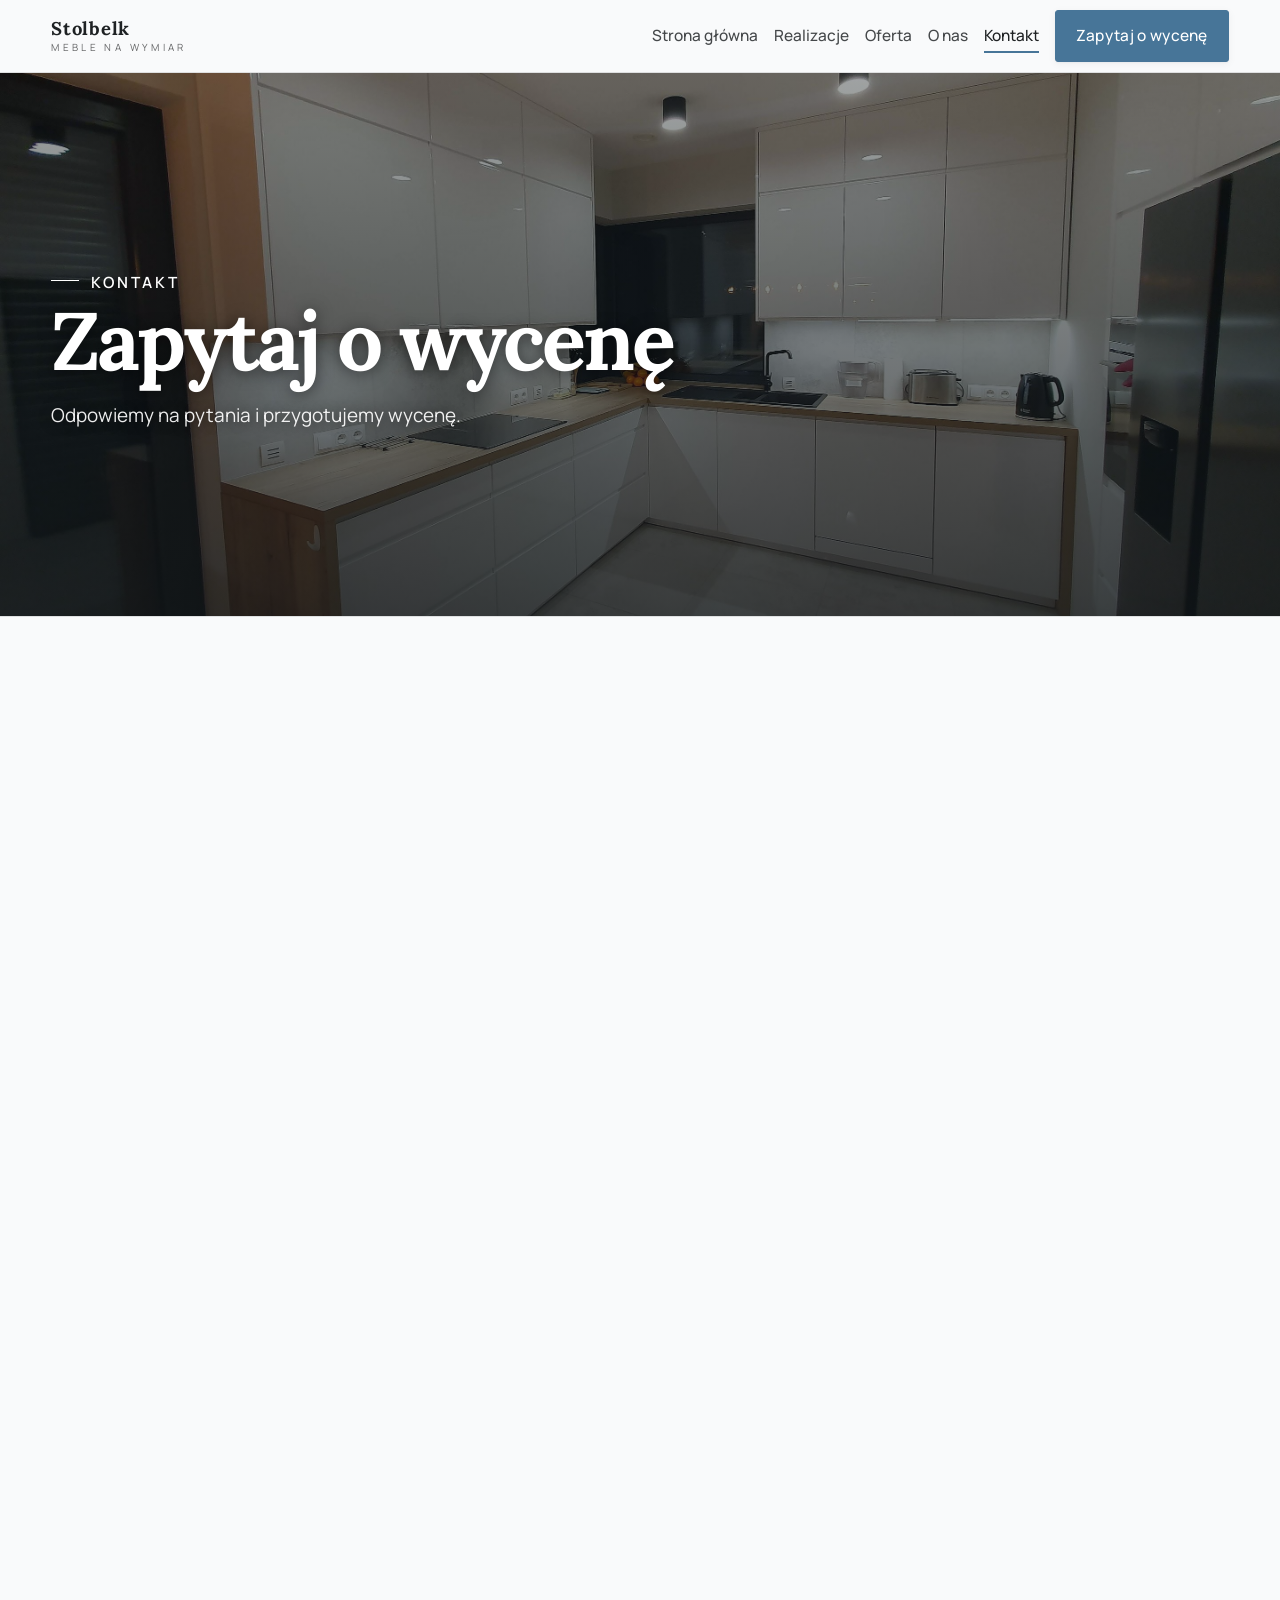
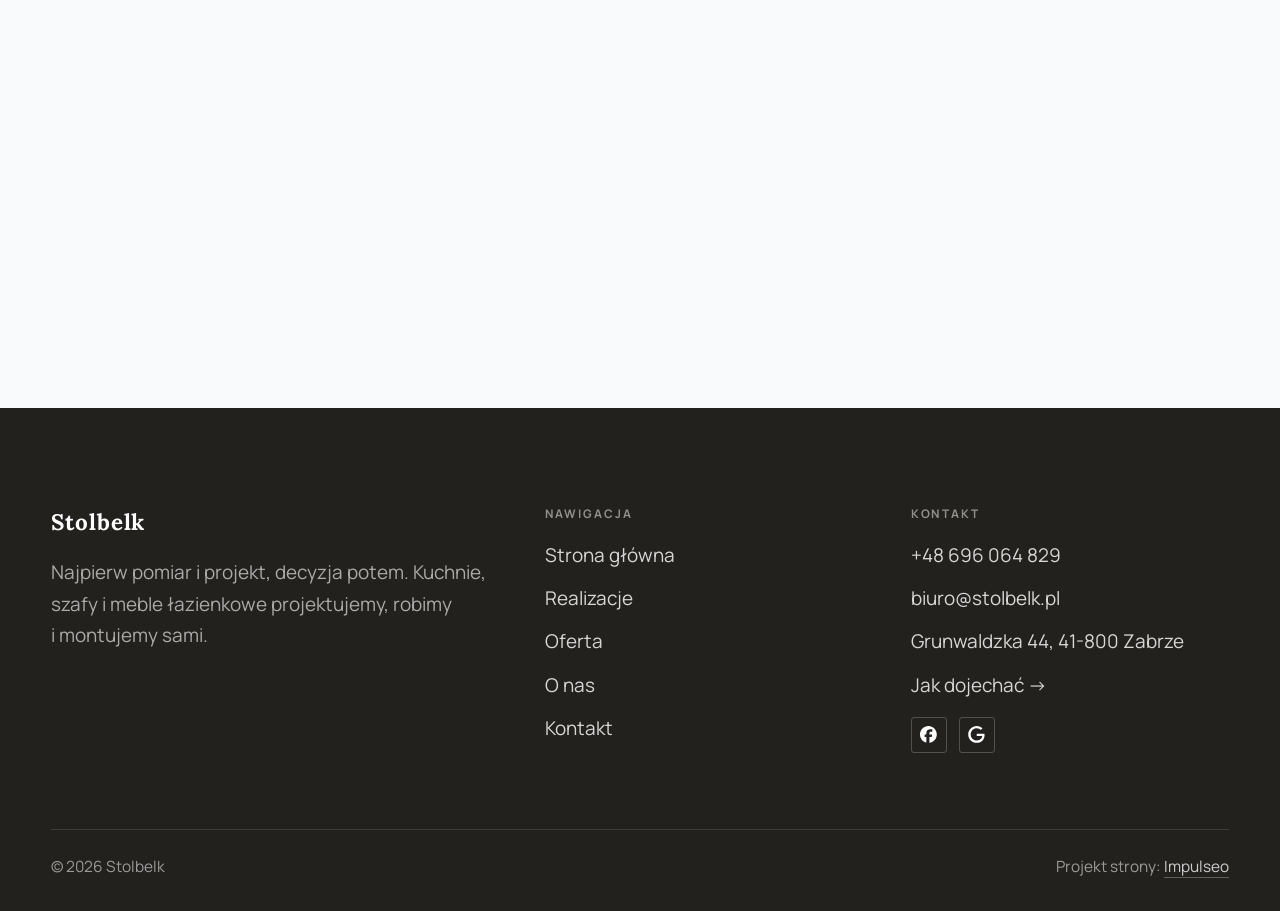
==== kontakt.html @ 779e669f "Strona demo: stolbelk" ====
<!DOCTYPE html>
<html lang="pl">
<head>
<meta charset="UTF-8">
<meta name="viewport" content="width=device-width, initial-scale=1.0">
<title>Kontakt - Stolbelk</title>
<meta name="description" content="Kontakt Stolbelk - Grunwaldzka 44, 41-800 Zabrze">
<link rel="canonical" href="https://kris20032.github.io/stolbelk/kontakt.html">
<meta name="robots" content="noindex, nofollow">
<meta property="og:type" content="website">
<meta property="og:locale" content="pl_PL">
<meta property="og:site_name" content="Stolbelk">
<meta property="og:title" content="Kontakt - Stolbelk">
<meta property="og:description" content="Kontakt Stolbelk - Grunwaldzka 44, 41-800 Zabrze">
<meta property="og:url" content="https://kris20032.github.io/stolbelk/kontakt.html">
<meta property="og:image" content="https://kris20032.github.io/stolbelk/img/og.jpg">
<meta property="og:image:width" content="1200">
<meta property="og:image:height" content="630">
<meta name="twitter:card" content="summary_large_image">
<link rel="preconnect" href="https://fonts.googleapis.com">
<link rel="preconnect" href="https://fonts.gstatic.com" crossorigin>
<link href="https://fonts.googleapis.com/css2?family=Lora:wght@500;600;700&family=Manrope:wght@400;500;600&display=swap" rel="stylesheet">
<link rel="stylesheet" href="assets/styles.css?v=243ffdf0">
</head>
<body>

<header class="nav">
  <div class="wrap nav-inner">
    <a class="brand" href="index.html"><span class="name">Stolbelk</span><span class="sub">Meble na wymiar</span></a>
    <nav class="nav-links">
      <a href="index.html">Strona główna</a>
      <a href="realizacje.html">Realizacje</a>
      <a href="oferta.html">Oferta</a>
      <a href="o-nas.html">O nas</a>
      <a href="kontakt.html" class="active" aria-current="page">Kontakt</a>
      <a href="kontakt.html" class="btn btn-accent">Zapytaj o wycenę</a>
    </nav>
    <button class="nav-toggle" aria-label="Menu"><span></span><span></span><span></span></button>
  </div>
</header>

<main>
<section class="pagehead">
  <img src="img/g1.jpg" alt="Stolbelk - Zapytaj o wycenę" width="2880" height="1365" decoding="async">
  <div class="wrap">
    <span class="eyebrow">Kontakt</span>
    <h1>Zapytaj o wycenę</h1>
    <p>Odpowiemy na pytania i przygotujemy wycenę.</p>
  </div>
</section>
<section>
  <div class="wrap contact-grid">
    <div class="reveal">
      <span class="eyebrow">Dane kontaktowe</span>
      <h2 style="margin:var(--space-4) 0 var(--space-6)">Stolbelk</h2>
      <div class="info-list">
        <div class="info-row"><div class="ic"><svg class="ico-tel" width="16" height="16" viewBox="0 0 24 24" fill="none" aria-hidden="true"><path d="M6.6 10.8a15.5 15.5 0 0 0 6.6 6.6l2.2-2.2a1 1 0 0 1 1-.24 11.4 11.4 0 0 0 3.6.58 1 1 0 0 1 1 1V20a1 1 0 0 1-1 1A17 17 0 0 1 3 4a1 1 0 0 1 1-1h3.5a1 1 0 0 1 1 1c0 1.25.2 2.46.58 3.6a1 1 0 0 1-.25 1l-2.23 2.2Z" fill="currentColor"/></svg></div><div><div class="lbl">Telefon</div><a class="val" href="tel:+48696064829">+48 696 064 829</a></div></div>
        <div class="info-row"><div class="ic"><svg class="ico-mail" width="16" height="16" viewBox="0 0 24 24" fill="none" aria-hidden="true"><rect x="3.2" y="5.5" width="17.6" height="13" rx="1.6" stroke="currentColor" stroke-width="1.6"/><path d="M4 7l8 6 8-6" stroke="currentColor" stroke-width="1.6" stroke-linecap="round" stroke-linejoin="round"/></svg></div><div><div class="lbl">E-mail</div><a class="val" href="mailto:biuro@stolbelk.pl">biuro@stolbelk.pl</a></div></div>
        <div class="info-row"><div class="ic"><svg class="ico-pin" width="16" height="16" viewBox="0 0 24 24" fill="none" aria-hidden="true"><path d="M12 21s7-6.1 7-11.5A7 7 0 0 0 5 9.5C5 14.9 12 21 12 21Z" stroke="currentColor" stroke-width="1.6" fill="none"/><circle cx="12" cy="9.5" r="2.4" fill="currentColor"/></svg></div><div><div class="lbl">Adres</div><div class="val">Grunwaldzka 44, 41-800 Zabrze</div></div></div>
      </div>
    </div>
    <div class="reveal">
      <form class="form" action="https://formsubmit.co/biuro@stolbelk.pl" method="POST">
        <input type="hidden" name="_subject" value="Zapytanie ze strony Stolbelk">
        <input type="hidden" name="_captcha" value="false">
        <input type="hidden" name="_template" value="table">
        <div class="fld"><label for="name">Imię / firma</label><input id="name" name="name" type="text" placeholder="np. Jan Kowalski" required></div>
        <div class="fld"><label for="email">E-mail</label><input id="email" name="email" type="email" placeholder="adres@email.pl" required></div>
        <div class="fld"><label for="phone">Telefon</label><input id="phone" name="phone" type="tel" placeholder="+48 ..."></div>
        <div class="fld"><label for="msg">Czego dotyczy zapytanie?</label><textarea id="msg" name="message" placeholder="Napisz krótko, w czym możemy pomóc" required></textarea></div>
        <button type="submit" class="btn btn-accent" style="width:100%;justify-content:center">Wyślij zapytanie <span class="arr">→</span></button>
        <p class="note">Wiadomość trafi bezpośrednio do nas. Można też zadzwonić: +48 696 064 829.</p>
      </form>
    </div>
  </div>
</section>
<section style="padding-top:0">
  <div class="wrap reveal">
    <iframe class="map" title="Stolbelk - Zabrze" src="https://maps.google.com/maps?q=50.3116658%2C18.7596633&z=15&output=embed" loading="lazy" referrerpolicy="no-referrer-when-downgrade"></iframe>
  </div>
</section>
</main>

<footer>
  <div class="wrap">
    <div class="foot-grid">
      <div class="foot-brand">
        <div class="name">Stolbelk</div>
        <p>Najpierw pomiar i projekt, decyzja potem. Kuchnie, szafy i meble łazienkowe projektujemy, robimy i montujemy sami.</p>
      </div>
      <div class="foot-col">
        <h4>Nawigacja</h4>
        <a href="index.html">Strona główna</a>
        <a href="realizacje.html">Realizacje</a>
        <a href="oferta.html">Oferta</a>
        <a href="o-nas.html">O nas</a>
        <a href="kontakt.html">Kontakt</a>
      </div>
      <div class="foot-col">
        <h4>Kontakt</h4>
        <a href="tel:+48696064829">+48 696 064 829</a>
        <a href="mailto:biuro@stolbelk.pl">biuro@stolbelk.pl</a>
        <p>Grunwaldzka 44, 41-800 Zabrze</p>
        <a href="https://www.google.com/maps/place/Stolbelk/@50.3116658,18.7596633,714m/data=!3m2!1e3!4b1!4m6!3m5!1s0x4711321ceafa0b5f:0x9265c078d352d587!8m2!3d50.3116658!4d18.7596633!16s%2Fg%2F1tfq7z1x" target="_blank" rel="noopener">Jak dojechać →</a>
      <div class="foot-soc">
        <a class="soc" href="https://www.facebook.com/Stolbelk/" target="_blank" rel="noopener" aria-label="Facebook - Stolbelk"><svg viewBox="0 0 24 24" aria-hidden="true" focusable="false"><path d="M9.101 23.691v-7.98H6.627v-3.667h2.474v-1.58c0-4.085 1.848-5.978 5.858-5.978.401 0 .955.042 1.468.103a8.68 8.68 0 0 1 1.141.195v3.325a8.623 8.623 0 0 0-.653-.036 26.805 26.805 0 0 0-.733-.009c-.707 0-1.259.096-1.675.309a1.686 1.686 0 0 0-.679.622c-.258.42-.374.995-.374 1.752v1.297h3.919l-.386 2.103-.287 1.564h-3.246v8.245C19.396 23.238 24 18.179 24 12.044c0-6.627-5.373-12-12-12s-12 5.373-12 12c0 5.628 3.874 10.35 9.101 11.647Z" fill="currentColor"/></svg></a>
        <a class="soc" href="https://www.google.com/maps/place/Stolbelk/@50.3116658,18.7596633,714m/data=!3m2!1e3!4b1!4m6!3m5!1s0x4711321ceafa0b5f:0x9265c078d352d587!8m2!3d50.3116658!4d18.7596633!16s%2Fg%2F1tfq7z1x" target="_blank" rel="noopener" aria-label="Google - Stolbelk"><svg viewBox="0 0 24 24" aria-hidden="true" focusable="false"><path d="M12.48 10.92v3.28h7.84c-.24 1.84-.853 3.187-1.787 4.133-1.147 1.147-2.933 2.4-6.053 2.4-4.827 0-8.6-3.893-8.6-8.72s3.773-8.72 8.6-8.72c2.6 0 4.507 1.027 5.907 2.347l2.307-2.307C18.747 1.44 16.133 0 12.48 0 5.867 0 .307 5.387.307 12s5.56 12 12.173 12c3.573 0 6.267-1.173 8.373-3.36 2.16-2.16 2.84-5.213 2.84-7.667 0-.76-.053-1.467-.173-2.053H12.48z" fill="currentColor"/></svg></a>
      </div>
      </div>
    </div>
    <div class="foot-bot">
      <span>© 2026 Stolbelk</span>
      <span>Projekt strony: <a class="foot-credit" href="https://impulseo.pl" target="_blank" rel="noopener">Impulseo</a></span>
    </div>
  </div>
</footer>
<div class="sticky-reserve"><a class="sr-book" href="kontakt.html">Zapytaj o wycenę</a><a class="sr-call" href="tel:+48696064829" aria-label="Zadzwoń"><svg class="ico-tel" width="16" height="16" viewBox="0 0 24 24" fill="none" aria-hidden="true"><path d="M6.6 10.8a15.5 15.5 0 0 0 6.6 6.6l2.2-2.2a1 1 0 0 1 1-.24 11.4 11.4 0 0 0 3.6.58 1 1 0 0 1 1 1V20a1 1 0 0 1-1 1A17 17 0 0 1 3 4a1 1 0 0 1 1-1h3.5a1 1 0 0 1 1 1c0 1.25.2 2.46.58 3.6a1 1 0 0 1-.25 1l-2.23 2.2Z" fill="currentColor"/></svg></a></div>
<div class="demo-wazne" data-do="2026-10-19" data-cykl="3" hidden><svg class="dw-ico" width="13" height="13" viewBox="0 0 24 24" fill="none" aria-hidden="true"><circle cx="12" cy="12" r="8.6" stroke="currentColor" stroke-width="1.8"/><path d="M12 7.2V12l3.3 2" stroke="currentColor" stroke-width="1.8" stroke-linecap="round"/></svg><span class="dw-txt"></span></div>

<script src="assets/main.js"></script>
</body>
</html>
---- assets/styles.css ----
/* ============================================================
   STOLBASZ — premium, architektoniczny B2B fit-out
   Jasna paleta, zero brązu. System wg premium-web-craft.
   Projekt strony: Impulseo (impulseo.pl)
   ============================================================ */

:root{
  /* PALETA — jasna, architektoniczna, chłodna */
  --paper:#F3F1EC;          /* główne tło */
  --paper-2:#E6E3DB;        /* sekcje alternatywne (chłodny jasny szary) */
  --paper-3:#E6E3DB;        /* delikatne wypełnienia */
  --ink:#23211E;            /* tekst główny — chłodny grafit */
  --ink-soft:#43403A;       /* nagłówki drugorzędne */
  --muted:#87837A;          /* tekst poboczny */
  --line:rgba(35,33,30,.12);/* hairline */
  --accent:#8A6B3C;         /* stonowany petrol-slate — jedyny akcent */
  --accent-d:#6E5430;
  --accent-soft:rgba(138,107,60,.10);
  --dark:#23211E;           /* sekcje ciemne (stopka/CTA) */

  /* HOVER ZDJĘĆ — JEDEN standard dla całego silnika (decyzja K. 04.08.2026, artefakt z wariantami).
     AKTUALNE (K.+Szymon 09.08.2026, wybór z artefaktu 6 wariantów): zoom 1.05 przy 1.4s -
     przy tak długim czasie mocniejszy kadr NIE skacze, tylko „oddycha". Poprzedni standard
     (1.02 / .55s z 04.08) odbierany jako dynamiczny i szybki.
     Spoczynek lekko przygaszony, ale TYLKO tam, gdzie jest mysz (@media hover:hover) —
     na telefonie zdjęcia zostają w pełnej jasności. */
  --img-zoom:1.05;                   /* K.+Szymon 09.08: wariant F z artefaktu porównawczego */
  --img-rest:brightness(.95) saturate(.99);
  --img-hot:brightness(1.06) saturate(1.05);
  --img-dur:1.4s;                    /* K.+Szymon 09.08 (wariant F): powoli = elegancko */
  --img-ease:cubic-bezier(.16,.84,.44,1);  /* miękki ogon, efekt „oddychania" */

  /* ODSTĘPY — skala 4/8 */
  --space-1:4px; --space-2:8px; --space-3:12px; --space-4:16px; --space-5:24px;
  --space-6:32px; --space-7:48px; --space-8:64px; --space-9:96px; --space-10:128px;

  /* TYPOGRAFIA — fluid clamp() (skala podbita 16.07.2026: większe, czytelniejsze litery — uwaga Adama) */
  --text-sm:clamp(.9rem,.87rem + .12vw,1rem);
  --text-base:clamp(1.08rem,1.04rem + .18vw,1.2rem);
  --text-lg:clamp(1.24rem,1.15rem + .34vw,1.44rem);
  --text-h3:clamp(1.34rem,1.22rem + .55vw,1.66rem);
  --text-h2:clamp(2.1rem,1.66rem + 2.1vw,3.1rem);
  --text-h1:clamp(2.9rem,2.1rem + 4vw,5.1rem);

  /* PROMIENIE — architektoniczne, raczej ostre */
  --r-sm:3px; --r-md:6px; --r-lg:10px;

  /* RUCH */
  --ease:cubic-bezier(.25,.46,.45,.94); --dur:.24s;

  /* CIENIE — miękkie, warstwowe */
  --sh-sm:0 1px 2px rgba(16,24,32,.04), 0 2px 8px rgba(16,24,32,.05);
  --sh-md:0 2px 6px rgba(16,24,32,.05), 0 12px 28px -8px rgba(16,24,32,.12);
  --sh-lg:0 6px 14px rgba(16,24,32,.07), 0 26px 56px -18px rgba(16,24,32,.22);

  --hairline:1px solid var(--line);

  --font-display:'Lora',serif;
  --font-body:'Manrope',sans-serif;
}

*{box-sizing:border-box;margin:0;padding:0}
html{scroll-behavior:smooth}
body{
  font-family:var(--font-body);
  font-size:var(--text-base);
  line-height:1.65;
  color:var(--ink);
  background:var(--paper);
  -webkit-font-smoothing:antialiased;
  text-rendering:optimizeLegibility;
}
img{max-width:100%;height:auto;display:block}  /* height:auto = width/height z atrybutów trzyma proporcje (TOP#12) */
a{color:inherit;text-decoration:none}

.wrap{width:min(92%,1180px);margin-inline:auto}
section{padding-block:clamp(52px,6.5vw,96px)}

h1,h2,h3{font-family:var(--font-display);font-weight:700;line-height:1.08;letter-spacing:-.02em;color:var(--ink)}
h1{font-size:var(--text-h1);letter-spacing:-.035em}
h2{font-size:var(--text-h2);letter-spacing:-.025em}
h3{font-size:var(--text-h3)}
/* MIARA — długość wiersza. WCAG 2.2 SC 1.4.8: max 80 znaków; Butterick: 45–90.
   68ch daje realnie 72–78 znaków polskiego tekstu, czyli z zapasem pod granicą.
   Wcześniej limit miał TYLKO <p> — <li>, <blockquote> i <dd> nie miały żadnego,
   i to jedyny powód, dla którego 23 bloki na dwóch oddanych stronach jadą po
   83–106 znaków w wierszu (pomiar 07.08.2026, bramka `miara`).
   ⚠️ Listy i definicje ograniczamy TYLKO bez klasy: `ul`/`ol` z klasą to u nas
   układ (siatki kafli, menu), a nie tekst ciągły — tam miarę wyznacza układ. */
/* 60ch, nie 68ch (K. 10.08): po zmianie fontów na węższe kroje (DM Sans i spółka)
   w 68ch mieściło się ~90 znaków - bramka pikselowa słusznie zgłaszała przekroczenie
   granicy 80. Pomiar na żywej przeglądarce: 60ch = 90 znaków, 53ch = ~78 znaków, czyli normę WCAG 1.4.8. */
:root{ --miara:53ch }
p{max-width:min(100%,var(--miara))}
blockquote,
ul:not([class])>li, ol:not([class])>li,
dl:not([class])>dd{max-width:min(100%,var(--miara))}

/* ⚠️ Świadomie BEZ wyjątku `.tile p,.card p,.svc p{max-width:none}`, choć nasuwa się sam:
   te akapity BYŁY już ograniczone (stare `p{max-width:65ch}`), więc „wyjątek" nie odblokowałby
   niczego nowego — tylko ROZLUŹNIŁ stan sprzed zmiany na wszystkich demach naraz.
   `figcaption` żadna z reguł wyżej nie dotyczy, więc też nie potrzebuje zwolnienia. */

/* ŁAMANIE. `balance` wyrównuje długości wierszy w nagłówku, `pretty` pilnuje ostatniego
   wiersza akapitu, żeby nie został w nim jeden wyraz. Obsługiwane od Chrome 117 /
   Safari 17.5; starsze przeglądarki po prostu ignorują tę własność.
   `text-wrap:pretty` nie występowało dotąd ANI RAZ w silniku ani w repo klientów. */
h1,h2,h3,.lead,.lede{text-wrap:balance}
p,li,blockquote,dd{text-wrap:pretty}

.eyebrow{
  font-family:var(--font-body);
  font-size:var(--text-sm);
  font-weight:600;
  letter-spacing:.18em;
  text-transform:uppercase;
  color:var(--accent);
  display:inline-flex;align-items:center;gap:var(--space-3);
}
/* flex:none + margin-top = kreska trzyma się PIERWSZEJ linii. Wcześniej align-items:center
   centrowało ją względem całego bloku i przy zawinięciu (długi kicker typu
   „…WNĘTRZ · LESZNO · OD 2019") druga linia lądowała z brzydkim wcięciem. */
.eyebrow{align-items:flex-start}
.eyebrow>*,.eyebrow{text-wrap:balance}   /* dlugi kicker lamal sie na sierote typu samo „2019" w drugiej linii */
.eyebrow::before{content:"";width:28px;height:1px;background:var(--accent);display:inline-block;flex:none;margin-top:.62em}

.muted{color:var(--muted)}
.lead{font-size:var(--text-lg);line-height:1.55;color:var(--ink-soft);max-width:50ch}

/* ---------- BUTTONS ---------- */
.btn{
  display:inline-flex;align-items:center;gap:var(--space-2);
  font-weight:600;font-size:var(--text-sm);letter-spacing:.02em;
  padding:var(--space-4) var(--space-6);
  border-radius:var(--r-sm);
  transition:transform var(--dur) var(--ease),box-shadow var(--dur) var(--ease),background var(--dur) var(--ease);
  cursor:pointer;border:1px solid transparent;
}
.btn-accent{background:var(--accent);color:#fff;box-shadow:var(--sh-sm)}
.btn-accent:hover{background:var(--accent-d);transform:translateY(-2px);box-shadow:var(--sh-md)}
.btn-accent:active{transform:translateY(0);box-shadow:var(--sh-sm)}
.btn-ghost{background:transparent;color:var(--ink);border-color:var(--line)}
.btn-ghost:hover{border-color:var(--accent);color:var(--accent);transform:translateY(-2px)}
.btn-light{background:#fff;color:var(--ink);box-shadow:var(--sh-sm)}
.btn-light:hover{transform:translateY(-2px);box-shadow:var(--sh-md)}
.btn .arr{transition:transform var(--dur) var(--ease)}
.btn:hover .arr{transform:translateX(4px)}

/* ---------- NAV ---------- */
.nav{
  position:sticky;top:0;z-index:50;
  background:color-mix(in srgb,var(--paper) 88%,transparent);
  backdrop-filter:saturate(140%) blur(10px);
  border-bottom:var(--hairline);
}
.nav-inner{display:flex;align-items:center;justify-content:space-between;gap:var(--space-5);height:72px}
/* ANTY-NACHODZENIE (K. 05.08.2026): długa nazwa firmy + przycisk z pełnym numerem nie mieściły się w pasku
   i flex ściskał linki PONIŻEJ ich treści - "Kontakt" wchodził na ramkę "Zadzwoń +48 ...". Teraz ustępuje
   nazwa marki (skrót wielokropkiem), a menu i przycisk nigdy się nie kurczą ani nie zachodzą na siebie. */
.brand{display:flex;flex-direction:column;line-height:1;min-width:0;flex:0 1 auto}
.brand .name{font-family:var(--font-display);font-weight:800;font-size:1.35rem;letter-spacing:.04em;white-space:nowrap;overflow:hidden;text-overflow:ellipsis}
.brand .sub{font-size:.62rem;letter-spacing:.34em;text-transform:uppercase;color:var(--muted);margin-top:5px;white-space:nowrap;overflow:hidden;text-overflow:ellipsis}
.nav-links{display:flex;align-items:center;gap:var(--space-6);flex:0 0 auto}
.nav-links a{font-size:var(--text-sm);font-weight:500;color:var(--ink-soft);position:relative;padding-block:4px;white-space:nowrap;transition:color var(--dur) var(--ease)}
.nav-links a::after{content:"";position:absolute;left:0;bottom:0;width:0;height:1.5px;background:var(--accent);transition:width var(--dur) var(--ease)}
.nav-links a:hover,.nav-links a.active{color:var(--ink)}
.nav-links a:hover::after,.nav-links a.active::after{width:100%}
.nav-links .btn{padding:var(--space-2) var(--space-5)}
/* przyciski w nav: właściwy kolor (przebij .nav-links a) + bez podkreślenia */
.nav-links a.btn-accent{color:#fff}
.nav-links a.btn-ghost,.nav-links a.btn-light{color:var(--ink)}
/* CTA w pasku: NIE podkreślenie spod linków menu, ale ten sam przelatujący błysk,
   co na wszystkich innych przyciskach (zgłoszenie K. 13.08.2026 - „na hero jest efekt
   światła przechodzącego przez przycisk, na navbarze go nie ma, a mają być identyczne").
   Reguła `.nav-links a::after` jest silniejsza od `.btn::after`, więc trzeba jej
   geometrię wyzerować i wpisać połysk z nazwy - samo `display:none` gasiło efekt. */
.nav-links a.btn::after{
  display:block;content:"";position:absolute;inset:0;z-index:-1;pointer-events:none;
  width:auto;height:auto;border-radius:inherit;   /* kasuje geometrię podkreślenia (width:0;height:1.5px) */
  background:linear-gradient(100deg,transparent 32%,rgba(255,255,255,.20) 50%,transparent 68%);
  translate:-120% 0}
@media (prefers-reduced-motion:no-preference){
  .nav-links a.btn:hover::after{translate:120% 0;transition:translate .75s var(--mt-ease,cubic-bezier(.16,.84,.44,1))}
}
.nav-toggle{display:none;background:none;border:none;cursor:pointer;flex-direction:column;gap:5px;padding:8px}
.nav-toggle span{width:24px;height:2px;background:var(--ink);transition:var(--dur)}
/* Ciasny zakres MIĘDZY menu mobilnym a pełnym pulpitem: zbijamy odstępy i nazwę marki,
   żeby wszystko zmieściło się naturalnie, zanim w ogóle dojdzie do skracania wielokropkiem. */
@media(max-width:1280px) and (min-width:921px){
  .nav-links{gap:var(--space-4)}
  .nav-links .btn{padding:var(--space-2) var(--space-4)}
  .brand .name{font-size:1.15rem}
}

/* ---------- HERO (split) ---------- */
.hero{position:relative;overflow:hidden;border-bottom:var(--hairline)}
.hero-grid{display:grid;grid-template-columns:1.05fr .95fr;gap:clamp(24px,4vw,60px);align-items:center;
  padding-block:clamp(36px,4.5vw,64px)}
.hero-copy .eyebrow{margin-bottom:var(--space-5)}
.hero-copy h1{margin-bottom:var(--space-5)}
.hero-copy .lead{margin-bottom:var(--space-7)}
.hero-actions{display:flex;flex-wrap:wrap;gap:var(--space-4)}
.hero-art{position:relative;aspect-ratio:4/3;border-radius:var(--r-lg);overflow:hidden;box-shadow:var(--sh-lg)}
.hero-art img{width:100%;height:100%;object-fit:cover}
.hero-art::after{content:"";position:absolute;inset:0;background:linear-gradient(180deg,transparent 55%,rgba(18,24,28,.28))}
.hero-badge{position:absolute;left:var(--space-5);bottom:var(--space-5);z-index:2;
  background:rgba(252,252,251,.94);backdrop-filter:blur(4px);
  border-radius:var(--r-md);padding:var(--space-4) var(--space-5);box-shadow:var(--sh-md);max-width:78%}
.hero-badge strong{display:block;font-family:var(--font-display);font-size:1rem;letter-spacing:-.01em}
.hero-badge span{font-size:var(--text-sm);color:var(--muted)}

/* ---------- HERO duży / kinowy (strona główna) ---------- */
.hero-cine{position:relative;min-height:clamp(560px,82vh,840px);min-height:clamp(560px,82svh,840px);display:flex;align-items:center;overflow:hidden;border-bottom:var(--hairline)}
.hero-cine>img{position:absolute;inset:0;width:100%;height:100%;object-fit:cover;z-index:0}
.hero-cine::after{content:"";position:absolute;inset:0;z-index:1;
  background:linear-gradient(95deg,rgba(13,18,23,.86) 0%,rgba(13,18,23,.64) 32%,rgba(13,18,23,.24) 62%,rgba(13,18,23,.04) 100%)}
.hero-cine .wrap{position:relative;z-index:2;padding-block:var(--space-8)}
.hero-cine .hero-copy{max-width:660px}
.hero-cine .eyebrow{color:#fff;margin-bottom:var(--space-5)}
.hero-cine .eyebrow::before{background:#fff}
.hero-cine h1{color:#fff;margin-bottom:var(--space-5);font-size:clamp(2.9rem,2rem + 4.4vw,5.2rem);text-wrap:balance}
.hero-cine .lead{color:rgba(255,255,255,.92);max-width:48ch;margin-bottom:var(--space-7)}
.hero-cine .hero-actions{display:flex;flex-wrap:wrap;gap:var(--space-4)}
/* NISKIE OKNO (laptop z dokiem i paskami przeglądarki ma ~700-780 px wysokości widoku):
   H1 do 5.2rem + długi lead nie mieściły się i przyciski wypadały POD krawędź ekranu -
   klient widział stronę bez ani jednego CTA. Skalujemy w dół, zamiast przycinać treść. */
@media(min-width:821px) and (max-height:820px){
  .hero-cine{min-height:clamp(520px,94svh,780px)}
  .hero-cine .wrap{padding-block:var(--space-6)}
  .hero-cine h1{font-size:clamp(2.2rem,1.5rem + 2.6vw,3.6rem);margin-bottom:var(--space-4)}
  .hero-cine .eyebrow{margin-bottom:var(--space-4)}
  .hero-cine .lead{margin-bottom:var(--space-5);max-width:44ch}
}
@media(max-width:680px){
  .hero-cine{min-height:clamp(520px,76vh,640px);min-height:clamp(520px,76svh,640px);align-items:flex-end}
  .hero-cine::after{background:linear-gradient(0deg,rgba(13,18,23,.9) 6%,rgba(13,18,23,.45) 55%,rgba(13,18,23,.25) 100%)}
  .hero-cine .wrap{padding-bottom:var(--space-9)}
  /* TELEFON (~90% oglądających): lead potrafił zająć 8 linii i zepchnąć CTA poza pierwszy ekran.
     Zwężamy interlinię i skalę - treści nie ucinamy, bo to ona sprzedaje. */
  .hero-cine .lead{font-size:.98rem;line-height:1.5;margin-bottom:var(--space-5)}
  .hero-cine .eyebrow{font-size:.72rem;letter-spacing:.13em;margin-bottom:var(--space-4)}
  .hero-cine .eyebrow::before{width:20px}
  .hero-cine h1{margin-bottom:var(--space-4)}
}

/* full-bleed hero variant (podstrony) */
.pagehead{position:relative;min-height:46vh;min-height:46svh;display:flex;align-items:flex-end;overflow:hidden;border-bottom:var(--hairline)}
.pagehead img{position:absolute;inset:0;width:100%;height:100%;object-fit:cover}
/* 10.08.2026 (decyzja K.): mocniejsze przyciemnienie + cień pod tekstem. Bramka mierzyła na
   nagłówkach podstron 3,38-3,43:1 przy wymaganych 4,5 — jasne zdjęcie (hala, śnieg, niebo)
   podchodziło pod biały tekst. Zdjęcia klientów są różne, więc kontrast musi dawać WARSTWA,
   a nie szczęśliwy dobór kadru. */
.pagehead::after{content:"";position:absolute;inset:0;background:linear-gradient(180deg,rgba(18,24,28,.40),rgba(18,24,28,.76))}
.pagehead .wrap{position:relative;z-index:2;padding-block:var(--space-9);color:#fff}
.pagehead h1{color:#fff;max-width:18ch;text-shadow:0 2px 16px rgba(0,0,0,.55)}
.pagehead .eyebrow{color:#fff}
.pagehead .eyebrow::before{background:#fff}
.pagehead p{color:rgba(255,255,255,.92);margin-top:var(--space-4);max-width:54ch;text-shadow:0 1px 12px rgba(0,0,0,.5)}

/* ---------- STRIP (pasek skrótów / liczby) ---------- */
.strip{background:var(--dark);color:#fff}
/* PASEK HASEŁ — standard 04.08.2026 (decyzja K.): 5 haseł w JEDNYM rzędzie, tekst WYŚRODKOWANY,
   węższe marginesy boczne niż reszta strony (pasek ma iść szerzej), równe wysokości kolumn. */
.strip .wrap{width:min(96%,1440px);display:grid;grid-template-columns:repeat(5,1fr);
  gap:var(--space-5);padding-block:var(--space-7);align-items:stretch}
.strip .item .k{font-family:var(--font-display);font-size:clamp(1.05rem,.82rem + .85vw,1.55rem);
  font-weight:800;letter-spacing:-.02em;color:#fff;line-height:1.18;text-wrap:balance}
.strip .item .v{font-size:var(--text-sm);color:rgba(255,255,255,.66);margin-top:var(--space-2);line-height:1.4}
.strip .item{border-left:2px solid var(--accent);padding-inline:var(--space-4);
  text-align:center;display:flex;flex-direction:column;justify-content:center}
/* liczba kolumn = liczba haseł, żeby ostatnie nie zostawało samo w drugim rzędzie.
   Klasę n-N nadaje multipage.py; domyślnie (bez klasy) pasek jest 5-kolumnowy. */
.strip.n-2 .wrap{grid-template-columns:repeat(2,1fr)}
.strip.n-3 .wrap{grid-template-columns:repeat(3,1fr)}
.strip.n-4 .wrap{grid-template-columns:repeat(4,1fr);gap:var(--space-6)}
.strip.n-4 .item .k{font-size:clamp(1.3rem,1rem + 1.1vw,2rem)}
.strip.n-6 .wrap{grid-template-columns:repeat(6,1fr);gap:var(--space-4)}
.strip.n-6 .item .k{font-size:clamp(.98rem,.8rem + .7vw,1.35rem)}
/* równe łamanie: zamiast "długa linia + jedno słowo" obie linie zbliżonej długości */
.strip .item .k{text-wrap:balance}

/* ---------- SECTION HEAD ---------- */
.head{max-width:48rem;margin-bottom:var(--space-8)}
.head.center{margin-inline:auto;text-align:center}
.head .eyebrow{margin-bottom:var(--space-4)}
.head h2{margin-bottom:var(--space-4)}
.head p{color:var(--muted);font-size:var(--text-lg);line-height:1.55}
.head.center p{margin-inline:auto}

/* ---------- INTRO SPLIT ---------- */
.split{display:grid;grid-template-columns:.92fr 1.08fr;gap:clamp(28px,5vw,80px);align-items:center}
.split.rev{grid-template-columns:1.08fr .92fr}
.split.rev .split-art{order:-1}
.split-art{position:relative;aspect-ratio:5/4;border-radius:var(--r-lg);overflow:hidden;box-shadow:var(--sh-lg)}
.split-art img{width:100%;height:100%;object-fit:cover}
.split-copy h2{margin-bottom:var(--space-5)}
.split-copy p+p{margin-top:var(--space-4)}
.split-copy .btn{margin-top:var(--space-6)}

/* ---------- SERVICES (zakres) ---------- */
.svc-grid{display:grid;grid-template-columns:repeat(auto-fit,minmax(280px,1fr));gap:var(--space-5)}
.svc{background:#fff;border:var(--hairline);border-radius:var(--r-md);padding:var(--space-7) var(--space-6);
  transition:transform var(--dur) var(--ease),box-shadow var(--dur) var(--ease),border-color var(--dur) var(--ease);
  position:relative;overflow:hidden}
.svc::before{content:"";position:absolute;left:0;top:0;width:3px;height:0;background:var(--accent);transition:height var(--dur) var(--ease)}
.svc:hover{transform:translateY(-4px);box-shadow:var(--sh-md);border-color:transparent}
.svc:hover::before{height:100%}
.svc .ic{font-family:var(--font-display);font-size:.8rem;font-weight:700;letter-spacing:.12em;color:var(--accent);margin-bottom:var(--space-4)}
.svc h3{margin-bottom:var(--space-3);font-size:1.22rem}
.svc p{color:var(--muted);font-size:var(--text-base);line-height:1.6}

/* big detailed service rows */
.svc-row{display:grid;grid-template-columns:.8fr 1.2fr;gap:clamp(20px,4vw,60px);align-items:center;padding-block:var(--space-8)}
.svc-row+.svc-row{border-top:var(--hairline)}
.svc-row.rev{grid-template-columns:1.2fr .8fr}
/* Naprzemienny układ wierszy oferty: co drugi wiersz ma zdjęcie po PRAWEJ.
   Było `order:-1` — martwy kod, bo zdjęcie i tak jest pierwszym dzieckiem w HTML,
   więc wszystkie wiersze wyglądały identycznie (zdjęcie zawsze z lewej), a `rev`
   zmieniało tylko szerokość kolumn. Znalezione 29.07.2026 przy różnicowaniu kierunków
   animacji (pomiar pozycji: art.mid 390/502 przy row.mid 756 — zawsze lewa strona). */
.svc-row.rev .svc-row-art{order:2}
.svc-row-art{aspect-ratio:4/3;border-radius:var(--r-md);overflow:hidden;box-shadow:var(--sh-md)}
.svc-row-art img{width:100%;height:100%;object-fit:cover}
.svc-row h3{font-size:1.5rem;margin-bottom:var(--space-4)}
.svc-row .num{font-family:var(--font-display);font-size:.85rem;font-weight:700;letter-spacing:.14em;color:var(--accent);display:block;margin-bottom:var(--space-3)}
.svc-row ul{list-style:none;margin-top:var(--space-4);display:flex;flex-direction:column;gap:var(--space-2)}
.svc-row li{position:relative;padding-left:var(--space-5);color:var(--muted);font-size:var(--text-base)}
.svc-row li::before{content:"";position:absolute;left:0;top:.62em;width:8px;height:1px;background:var(--accent)}

/* ---------- GALLERY (realizacje) ---------- */
.gallery{display:grid;grid-template-columns:repeat(12,1fr);gap:var(--space-4);grid-auto-rows:200px}
/* GALERIA MASONRY — pionowe zdjęcia (portrety beauty/wellness) bez przycinania: kolumny, height auto */
.gallery-masonry{column-count:3;column-gap:var(--space-4)}
@media(max-width:900px){.gallery-masonry{column-count:2}}
@media(max-width:560px){.gallery-masonry{column-count:1}}
.gallery-masonry .m-tile{break-inside:avoid;margin:0 0 var(--space-4);padding:0;position:relative;overflow:hidden;border-radius:var(--r-md);border:1px solid var(--line)}
.gallery-masonry .m-tile img{width:100%;height:auto;display:block}
.gallery-masonry .m-tile .cap{position:absolute;left:0;right:0;bottom:0;padding:var(--space-4);color:#fff;background:linear-gradient(0deg,rgba(0,0,0,.55),transparent);font-size:var(--text-sm)}
.gallery-masonry .m-tile .cap small{display:block;font-weight:400;opacity:.78;letter-spacing:.04em;text-transform:uppercase;font-size:.66rem;margin-top:3px}
.tile{position:relative;overflow:hidden;border-radius:var(--r-md);box-shadow:var(--sh-sm);
  transition:transform var(--dur) var(--ease),box-shadow var(--dur) var(--ease)}
.tile img{width:100%;height:100%;object-fit:cover;
  transition:transform var(--img-dur) var(--img-ease),filter var(--img-dur) var(--img-ease)}
.tile:hover{box-shadow:var(--sh-md)}
.tile .cap{position:absolute;left:0;right:0;bottom:0;padding:var(--space-5) var(--space-4) var(--space-4);
  /* mocniejszy spad + cien pod tekstem: na JASNYCH zdjeciach klienta (biale fronty, sciany)
     slaby gradient dawal kontrast ~1.5:1 zamiast wymaganych 3.6:1 (bramka wygladu, 10.08.2026) */
  background:linear-gradient(transparent 10%,rgba(18,24,28,.55) 40%,rgba(18,24,28,.88) 68%,rgba(18,24,28,.99));color:#fff;
  text-shadow:0 1px 2px rgba(0,0,0,.85),0 2px 10px rgba(0,0,0,.55);
  font-size:var(--text-sm);font-weight:600;letter-spacing:.01em;
  opacity:0;transform:translateY(8px);transition:var(--dur) var(--ease)}
.tile:hover .cap{opacity:1;transform:translateY(0)}
.tile .cap small{display:block;font-weight:400;opacity:.78;letter-spacing:.04em;text-transform:uppercase;font-size:.66rem;margin-top:3px}
/* bento spans */
.t-wide{grid-column:span 6}
.t-tall{grid-column:span 6;grid-row:span 2}
.t-std{grid-column:span 6}
.t-third{grid-column:span 4}
.t-two3{grid-column:span 8}

/* ---------- TRUST / WIARYGODNOŚĆ ---------- */
.trust{background:var(--paper-2)}
.trust-grid{display:grid;grid-template-columns:repeat(auto-fit,minmax(240px,1fr));gap:var(--space-5);margin-top:var(--space-7)}
.trust-card{background:#fff;border-radius:var(--r-md);padding:var(--space-7) var(--space-6);box-shadow:var(--sh-sm);border-top:3px solid var(--accent)}
.trust-card .big{font-family:var(--font-display);font-size:clamp(1.8rem,1.3rem + 1.6vw,2.6rem);font-weight:800;letter-spacing:-.02em;color:var(--ink);line-height:1}
.trust-card h3{font-size:1.12rem;margin:var(--space-3) 0 var(--space-2)}
.trust-card p{color:var(--muted);font-size:var(--text-base);line-height:1.55}

/* ---------- CTA band ---------- */
.cta{background:var(--dark);color:#fff;position:relative;overflow:hidden}
/* telefon w CTA: na ciemnym tle biały (domyślnie), rodziny z JASNYM tłem CTA
   nadpisują to u siebie - wcześniej kolor siedział w stylu inline i wygrywał z rodziną. */
.cta .btn-ghost-cta{color:#fff;border-color:rgba(255,255,255,.3)}
.cta .wrap{display:grid;grid-template-columns:1.4fr .6fr;gap:var(--space-7);align-items:center;position:relative;z-index:2}
.cta h2{color:#fff;max-width:20ch}
.cta p{color:rgba(255,255,255,.74);margin-top:var(--space-4)}
.cta-actions{display:flex;flex-direction:column;gap:var(--space-3);align-items:flex-start}
.cta::before{content:"";position:absolute;right:-80px;top:-80px;width:360px;height:360px;border-radius:50%;
  background:radial-gradient(circle,var(--accent-soft),transparent 70%)}

/* ---------- CONTACT ---------- */
.contact-grid{display:grid;grid-template-columns:.85fr 1.15fr;gap:clamp(28px,4vw,56px);align-items:start}
.info-list{display:flex;flex-direction:column;gap:var(--space-2)}
.info-row{display:flex;gap:var(--space-4);align-items:flex-start;padding-block:var(--space-4);border-bottom:var(--hairline)}
.info-row .ic{flex:none;width:42px;height:42px;display:grid;place-items:center;border-radius:50%;
  background:var(--accent-soft);color:var(--accent);font-size:1.05rem}
.info-row .lbl{font-size:.72rem;letter-spacing:.14em;text-transform:uppercase;color:var(--muted)}
.info-row .val{font-weight:600;font-size:var(--text-base);margin-top:2px}
.info-row a.val:hover{color:var(--accent)}
.map{border:none;border-radius:var(--r-lg);box-shadow:var(--sh-md);width:100%;height:100%;min-height:380px;filter:grayscale(.2) contrast(1.02)}
.form{background:#fff;border:var(--hairline);border-radius:var(--r-lg);padding:clamp(24px,3vw,40px);box-shadow:var(--sh-sm)}
.form .fld{margin-bottom:var(--space-5)}
.form label{display:block;font-size:var(--text-sm);font-weight:600;margin-bottom:var(--space-2)}
.form input,.form textarea{width:100%;font-family:inherit;font-size:var(--text-base);color:var(--ink);
  padding:var(--space-4);border:var(--hairline);border-radius:var(--r-sm);background:var(--paper);transition:border-color var(--dur)}
.form input:focus,.form textarea:focus{outline:none;border-color:var(--accent);background:#fff}
.form textarea{resize:vertical;min-height:120px}
.form .note{font-size:var(--text-sm);color:var(--muted);margin-top:var(--space-3)}

/* ---------- FOOTER ---------- */
footer{background:var(--dark);color:#fff;padding-block:var(--space-9) var(--space-6)}
.foot-grid{display:grid;grid-template-columns:1.4fr 1fr 1fr;gap:var(--space-7);margin-bottom:var(--space-8)}
.foot-brand .name{font-family:var(--font-display);font-weight:800;font-size:1.4rem;letter-spacing:.04em}
.foot-brand p{color:rgba(255,255,255,.62);margin-top:var(--space-4);font-size:var(--text-base);max-width:38ch}
.foot-col h4{font-size:.74rem;letter-spacing:.16em;text-transform:uppercase;color:rgba(255,255,255,.5);margin-bottom:var(--space-4)}
.foot-col a,.foot-col p{display:block;color:rgba(255,255,255,.82);font-size:var(--text-base);margin-bottom:var(--space-3)}
.foot-col a:hover{color:#fff}
.foot-bot{border-top:1px solid rgba(255,255,255,.12);padding-top:var(--space-5);display:flex;justify-content:space-between;flex-wrap:wrap;gap:var(--space-3);
  font-size:var(--text-sm);color:rgba(255,255,255,.55)}
.foot-bot a:hover{color:#fff}
/* Podpis w stopce = klikalny link do impulseo.pl (31.07.2026). Ma być WIDOCZNIE klikalny,
   ale nie krzyczeć - stąd sam kolor jaśniejszy + delikatne podkreślenie na najeździe. */
.foot-bot a.foot-credit{color:rgba(255,255,255,.78);text-decoration:none;border-bottom:1px solid rgba(255,255,255,.28)}
.foot-bot a.foot-credit:hover{color:#fff;border-bottom-color:#fff}

/* ---------- REVEAL ---------- */
.reveal{opacity:0;transform:translateY(22px);transition:opacity .6s var(--ease),transform .6s var(--ease)}
.reveal.in{opacity:1;transform:none}

/* ---------- RESPONSIVE ---------- */
@media(max-width:920px){
  .hero-grid,.split,.split.rev,.svc-row,.svc-row.rev,.cta .wrap,.contact-grid,.foot-grid{grid-template-columns:1fr}
  .split.rev .split-art,.svc-row.rev .svc-row-art{order:0}
  .hero-art{aspect-ratio:16/10;max-height:420px}
  .strip .wrap,.strip.n-2 .wrap,.strip.n-3 .wrap,.strip.n-4 .wrap,.strip.n-6 .wrap{grid-template-columns:repeat(2,1fr);gap:var(--space-6)}
  .strip .item .k,.strip.n-6 .item .k{font-size:clamp(1.3rem,1.1rem + 1vw,2rem)}
  .gallery{grid-auto-rows:180px}
  .t-wide,.t-tall,.t-std,.t-third,.t-two3{grid-column:span 6}
  .t-tall{grid-row:span 1}
  .cta-actions{flex-direction:row;flex-wrap:wrap}
  .foot-grid{gap:var(--space-6)}
}
@media(max-width:680px){
  .nav-links{position:fixed;inset:72px 0 auto 0;background:var(--paper);flex-direction:column;align-items:stretch;
    gap:0;padding:var(--space-4) 6%;border-bottom:var(--hairline);box-shadow:var(--sh-md);
    transform:translateY(-120%);transition:transform var(--dur) var(--ease)}
  .nav-links.open{transform:translateY(0)}
  .nav-links a{padding-block:var(--space-4);border-bottom:var(--hairline)}
  .nav-links .btn{margin-top:var(--space-3);justify-content:center}
  .nav-toggle{display:flex}
  .strip .wrap,.strip.n-2 .wrap,.strip.n-3 .wrap,.strip.n-4 .wrap,.strip.n-6 .wrap{grid-template-columns:1fr}
  .gallery{grid-template-columns:repeat(6,1fr)}
  .foot-grid{grid-template-columns:1fr}
}
@media(prefers-reduced-motion:reduce){
  /* audyt 09.08 TOP#14: samo skrócenie duration przy animacji INFINITE = stroboskop
     (pętla .01ms miga ekranem); iteration-count:1 gasi pętlę naprawdę. Pseudoelementy
     też - tła hero (gastro/studio) animują ::before/img, blanket na * ich nie łapał. */
  *,*::before,*::after{animation-duration:.01ms!important;animation-iteration-count:1!important;animation-delay:0s!important;transition:none!important}
  .reveal{opacity:1!important;transform:none!important}
  html{scroll-behavior:auto}
}

/* ============================================================
   PREMIUM LAYER — destylat deep-researchu branż (anty-AI, spokój).
   Zmienne STOLBASZ (--accent/--ink/--paper/--line/--dark). Ruch ledwo
   zauważalny, krzywa cubic-bezier(.16,.84,.44,1); prefers-reduced-motion
   pokryte blanketem wyżej. Karty hairline zamiast cieni = #1 sygnał „nie-AI".
   ============================================================ */

/* więcej oddechu między sekcjami (liderzy: 110-130px) */
section{padding-block:clamp(64px,8vw,128px)}

/* 1) Aksamitny reveal — dłuższa, miękka krzywa zamiast „skoku" */
.reveal{transition:opacity .9s cubic-bezier(.16,.84,.44,1),transform .9s cubic-bezier(.16,.84,.44,1);will-change:opacity,transform}
/* stagger TYLKO w galerii (tam pozycja = porządek dzieci) */
.gallery .reveal:nth-child(2){transition-delay:.07s}
.gallery .reveal:nth-child(3){transition-delay:.14s}
.gallery .reveal:nth-child(4){transition-delay:.21s}
.gallery .reveal:nth-child(5){transition-delay:.28s}
.gallery .reveal:nth-child(6){transition-delay:.35s}

/* 2) Hero STATYCZNY na .hero-cine — Ken Burns CAŁKIEM WYŁĄCZONY 26.06 (3. zgłoszenie Szymona).
   GENEZA: animowanie scale na <img> hero z teksturami (cegły/framugi) re-samplinguje obraz
   klatka po klatce → na części ekranów drobne drganie/shimmer = „heroshot się trzęsie".
   translateY usunięto wcześniej, scale-only + will-change/GPU NIE wystarczyły do GWARANCJI gładkości.
   Krzysztof zażądał pewności („make sure, że błąd się nie pojawi") > efekt. Zero animacji = 0% drgania.
   Delikatny zoom zostaje TYLKO w pełnoekranowych hero gastro/studio (hg-bg/hs-bg — tło, inny
   mechanizm, chwalone, nigdy nie zgłaszane). NIE wracać do KB na .hero-cine bez realnego testu
   na sprzęcie klienta — to ryzyko regresji „trzęsienia”. */
/* BEZPIECZNY "wow" na hero = jednorazowy FADE-IN (opacity), nie zoom.
   opacity nie dotyka bitmapy → gładkie na KAŻDYM zdjęciu/ekranie/GPU, zero ryzyka migotania.
   Geometryczny ruch (scale/translate) na .hero-cine jest ZAKAZANY (bramka pilnuje). */
@keyframes heroFade{from{opacity:0}to{opacity:1}}
.hero-cine>img{transform:none;animation:heroFade 1.1s ease-out both}

/* 3) Akcentowy hairline pod nagłówkiem sekcji, który „rysuje się" przy wejściu */
.head h2{position:relative;padding-bottom:18px}
.head h2::after{content:"";position:absolute;left:0;bottom:0;height:1px;width:0;background:var(--accent);transition:width 1s cubic-bezier(.16,.84,.44,1) .15s}
.head.center h2::after{left:50%;transform:translateX(-50%)}
.head.reveal.in h2::after,.head.center.reveal.in h2::after{width:54px}

/* 4) Karty HAIRLINE zamiast cieni/zaokrągleń (najmocniejszy anty-AI detal) */
.svc{background:transparent;border:1px solid var(--line);border-radius:var(--r-sm);box-shadow:none}
.svc:hover{box-shadow:none;border-color:var(--accent);transform:translateY(-3px)}
.trust-card{background:transparent;box-shadow:none;border:1px solid var(--line);border-top:2px solid var(--accent);border-radius:var(--r-sm)}
.tile{box-shadow:none;border-radius:var(--r-sm)}
.tile:hover{box-shadow:none}

/* 5) Sticky-nav kondensuje się po przewinięciu (sygnał dopracowania) */
.nav{transition:box-shadow .4s ease,background .4s ease}
.nav.is-stuck{box-shadow:0 1px 0 var(--line),0 14px 30px -24px rgba(0,0,0,.45)}
.nav-inner{transition:height .35s var(--ease)}
.nav.is-stuck .nav-inner{height:60px}

/* 6) MANIFESTO — pełnoekranowy cytat-bohater (zastępuje generyczne „Dlaczego my") */
.manifesto{background:var(--paper-2);text-align:center}
.manifesto .wrap{max-width:60rem}
.manifesto p{font-family:var(--font-display);font-style:italic;font-size:clamp(1.6rem,1rem + 2.4vw,2.8rem);line-height:1.32;color:var(--ink-soft);margin-inline:auto;max-width:26ch;position:relative;padding-top:var(--space-8)}
.manifesto p::before{content:"";position:absolute;top:0;left:50%;transform:translateX(-50%);width:54px;height:1px;background:var(--accent)}
.manifesto p span{color:var(--accent);font-style:italic}

/* 7) GATEWAYS — 3 duże bramy-zdjęcia (zamiast paska menu usług) */
.gateways{display:grid;grid-template-columns:repeat(3,1fr);gap:var(--space-4)}
.gateway{position:relative;aspect-ratio:3/4;overflow:hidden;border-radius:var(--r-sm);display:block}
.gateway img{width:100%;height:100%;object-fit:cover;
  transition:transform var(--img-dur) var(--img-ease),filter var(--img-dur) var(--img-ease)}
.gateway::after{content:"";position:absolute;inset:0;background:linear-gradient(180deg,transparent 38%,rgba(18,24,28,.74))}
/* ===== HOVER ZDJĘĆ — jedno miejsce dla WSZYSTKICH kafli ze zdjęciem (K. 04.08.2026) ===== */
@media(hover:hover){
  .tile img,.gateway img,.m-tile img{filter:var(--img-rest)}
  .tile:hover img,
  .gateway:hover img,
  .m-tile:hover img{transform:scale(var(--img-zoom));filter:var(--img-hot)}
}
.m-tile img{transition:transform var(--img-dur) var(--img-ease),filter var(--img-dur) var(--img-ease)}
.gateway .g-ttl{position:absolute;left:0;right:0;bottom:0;z-index:2;padding:var(--space-6) var(--space-5);color:#fff;font-family:var(--font-display);font-size:1.45rem;letter-spacing:-.01em;line-height:1.15}
.gateway .g-ttl small{display:block;font-family:var(--font-body);font-size:var(--text-sm);font-weight:400;opacity:.82;letter-spacing:.03em;margin-top:5px}
@media(max-width:760px){.gateways{grid-template-columns:1fr}.gateway{aspect-ratio:16/10}}

/* 8) LOGO klienta w nagłówku (gdy podane --logo) */
/* 52px domyślnie (feedback Bartka 06.07.2026: 40px ginęło, uwaga padła 3x; ~56px sprawdzone na żywym demie anna-borowiec-makeup) */
.brand-logo{height:64px;width:auto;max-width:300px;object-fit:contain;display:block}
.nav.is-stuck .brand-logo{height:52px}
@media(max-width:680px){.brand-logo{height:46px;max-width:210px}}


/* === RWD: nagłówki na wąskich ekranach (dodane 17.07.2026 razem z fixem clamp) ===
   Po przywróceniu działania clamp() dolna granica --text-h1 (2.9rem) rozpychała
   dokument przy długich polskich słowach na telefonach. Tu ją zjeżdżamy. */
@media (max-width:560px){
  :root{
    --text-h1:clamp(1.9rem, 1.15rem + 4.4vw, 2.7rem);
    --text-h2:clamp(1.5rem, 1rem + 3vw, 2.1rem);
  }
  .hero-cine h1{font-size:clamp(1.9rem, 1.15rem + 4.4vw, 2.7rem)}
  h1,h2{overflow-wrap:break-word}
}

/* GODZINY (godziny_grid z briefu) — dzień po lewej, godziny po prawej. Wcześniej BRAK stylu
   powodował sklejenie "Poniedziałek-Piątek8:00-20:00" (dodane 2026-07-21). Neutralne dla dem bez grafiku. */
.godz{display:flex;flex-direction:column;gap:2px;max-width:440px;margin-top:8px}
.godz-row{display:flex;justify-content:space-between;align-items:baseline;gap:24px;padding:10px 0;border-bottom:1px solid var(--line)}
.godz-row:last-child{border-bottom:0}
.godz-row b{font-weight:600;color:var(--ink)}
.godz-row span{color:var(--muted);white-space:nowrap}

/* === FAQ (lekcja 08.08.2026) ===
   Sekcja faq_klinika() trafia NIE tylko do rodziny „klinika" (multipage.py: także układ FACHOWCY),
   a style leżały wyłącznie w families/klinika.css — u hydraulika/dekarza FAQ renderowało się jako
   goła lista <details> z domyślnym trójkącikiem przeglądarki (wpadka: demo Instalatorstwo Gała).
   Dlatego baza. Rodzina może to nadpisać na wierzchu. */
.faq-list{max-width:48rem;margin:var(--space-8) auto 0;display:flex;flex-direction:column;gap:var(--space-3)}
.faq-item{border:1px solid var(--line);border-radius:var(--r-md);background:var(--paper);padding:var(--space-4) var(--space-5)}
.faq-item summary{font-family:var(--font-display);font-weight:600;color:var(--ink);cursor:pointer;list-style:none;display:flex;justify-content:space-between;gap:1rem}
.faq-item summary::-webkit-details-marker{display:none}
.faq-item summary::after{content:"+";color:var(--accent-d);font-weight:700;font-size:1.2rem;line-height:1}
.faq-item[open] summary::after{content:"-"}
.faq-item p{color:var(--ink-soft);font-size:var(--text-base);line-height:1.6;margin:var(--space-3) 0 0}

/* === LICZBA OPINII PRZY SEKCJI OPINII (08.08.2026, wzorzec irismeble.pl, decyzja K.) ===
   Trzy cytaty bez kontekstu czyta się jak „firma ma trzy opinie". Ta linijka mówi wprost,
   ile ich jest naprawdę - dane i tak przychodzą z reconu i szły dotąd wyłącznie do hero.
   Baza, nie rodzina: sekcja opinii renderuje się we WSZYSTKICH układach, a style opinii
   leżą per rodzina - bez tego u części rodzin linijka byłaby gołym tekstem (ta sama pułapka
   co z FAQ wyżej). Rodzina może nadpisać na wierzchu. */
.op-meta{
  text-align:center;margin:calc(var(--space-3) * -1) 0 var(--space-6);
  color:var(--muted);font-size:var(--text-base);letter-spacing:.01em;
}
.op-meta .ico-star{color:var(--accent-d);margin-right:2px}

/* --- licznik ważności DEMA (pomysł K. 09.08) - tylko wersje pokazowe --- */
.demo-wazne{position:fixed;top:calc(var(--nav-h, 64px) + 14px);right:14px;z-index:95;
  display:inline-flex;align-items:center;gap:.45em;
  background:rgba(21,25,28,.82);color:#fff;font-size:.72rem;font-weight:600;letter-spacing:.01em;
  padding:.42em .8em .42em .62em;border-radius:999px;backdrop-filter:saturate(140%) blur(8px);
  border:1px solid rgba(255,255,255,.14);box-shadow:0 10px 24px -14px rgba(0,0,0,.6);
  pointer-events:none;
  /* NIE pokazuje się przy wejściu (K. 09.08) - wjeżdża dopiero po zejściu z hero */
  opacity:0;transform:translateY(-10px);
  transition:opacity .7s var(--ease),transform .7s var(--ease)}
.demo-wazne.is-on{opacity:1;transform:none}
.demo-wazne .dw-ico{flex:none;opacity:.85}
.demo-wazne b{font-weight:700;font-variant-numeric:tabular-nums;color:#FFD9A3}
.demo-wazne .dw-zeg{font-variant-numeric:tabular-nums;font-feature-settings:"tnum";
  opacity:.72;margin-left:.15em;letter-spacing:.01em}
.demo-wazne.is-pilne{background:rgba(150,32,28,.9);border-color:rgba(255,255,255,.2)}
.demo-wazne .dw-pilne{color:#FFE0DE}
@media(max-width:820px){.demo-wazne{top:auto;bottom:70px;right:10px}}

/* --- pasek mini-opinii pod hero (audyt 09.08 TOP#27) - tylko przy realnych recenzjach --- */
.opinie-mini{padding-block:0;border-bottom:var(--hairline)}
.opinie-mini .om-row{display:grid;grid-template-columns:repeat(3,1fr);gap:var(--space-6);padding-block:var(--space-5)}
.opinie-mini .om-item blockquote{font-size:var(--text-sm);color:var(--ink-soft);line-height:1.5;margin:0}
.opinie-mini .om-autor{display:block;margin-top:var(--space-2);font-size:.78rem;font-weight:600;color:var(--muted);letter-spacing:.04em}
@media(max-width:820px){.opinie-mini .om-row{grid-template-columns:1fr;gap:var(--space-4)}
  .opinie-mini .om-item:nth-child(n+3){display:none}}

/* --- AKCENT-TEKST (audyt 09.08 TOP#11/12, decyzja K.) ---------------------------
   Kolor firmowy jest jasny, dopóki nie musi być literą. --accent zostaje żywy
   (kreski, przyciski, pasek haseł); litera akcentowa na JASNYM tle bierze
   --accent-text (dokleja palette_auto; domyślnie accent-d). Tylko color -
   border/background/pseudo zostają żywe. Ciemna sekcja CTA = wyjątek. */
:root{--accent-text:var(--accent-d)}
.eyebrow, .svc .ic, .svc-row .num, .info-row .ic, .info-row a.val:hover,
.manifesto p span, .faq-item summary::after, .op-meta .ico-star, .op-star,
.fu-cta, .obszar-list li:hover, .btn-ghost:hover, .nav.nav-solid .brand .sub,
.proces-os .pc-cur, .os-on .proces-os .proces-line > li.os-done .pno { color:var(--accent-text) }
.cta .eyebrow { color:var(--accent) }

/* --- dostępność (audyt 09.08 TOP#23, podzbiór bezpieczny) --- */
html{scroll-padding-top:84px}                       /* kotwice nie chowają się pod sticky-nav */
:focus-visible{outline:2px solid var(--accent-text);outline-offset:2px}  /* widoczny fokus tylko z klawiatury */
main{display:block}

/* --- kafelek „Zobacz opinie w Google" (K. 09.08) - znak marki zamiast gołego linku --- */
.op-meta{text-align:center;max-width:none;margin-inline:auto}
.op-google{display:inline-flex;align-items:center;gap:.6em;
  padding:.62em 1.15em;border:1px solid var(--line);border-radius:999px;
  background:var(--paper);color:var(--ink);font-size:var(--text-sm);font-weight:600;
  transition:border-color var(--dur) var(--ease),box-shadow var(--dur) var(--ease),transform var(--dur) var(--ease)}
.op-google .op-g-ico{flex:none}                        /* oficjalny 4-kolorowy znak Google */
.op-google .arr{transition:transform var(--dur) var(--ease)}
.op-google:hover{border-color:var(--accent);box-shadow:var(--sh-sm);transform:translateY(-1px)}
.op-google:hover .arr{transform:translateX(3px)}

/* ============================================================
   HOVER KART I KAFLI - JEDEN STANDARD DLA WSZYSTKICH RODZIN (K. 10.08:
   „każde demo ma wyglądać tak premium"). Wcześniej premium-hover miała tylko
   rodzina fachowców (.fu-row), reszta rodzin renderowała karty bez reakcji.
   Zasada ta sama: reakcja NATYCHMIAST (0s), gaśnięcie łagodne; ledwie widoczne
   tło, kreska akcentu z lewej, strzałka rusza. Zero cieni-poduszek.
   ⛔ Świadomie POMIJAMY kafle ze zdjęciem (.tile/.gateway/.m-tile) - tam działa
   już zoom 1.05/1.4s i dokładanie ramek by go zabiło.
   ============================================================ */
.card, .svc, .gateway-txt, .menu-cat, .prod-card, .pak-card, .faq-item, .obj-tile{
  position:relative;transition:background .22s ease-out,border-color .22s ease-out}
.card::before, .menu-cat::before, .prod-card::before, .pak-card::before{
  content:"";position:absolute;left:0;top:0;bottom:0;width:3px;background:var(--accent);
  transform:scaleY(0);transform-origin:top;transition:transform .09s ease-out;border-radius:2px}
@media(hover:hover){
  .card:hover, .svc:hover, .menu-cat:hover, .prod-card:hover, .pak-card:hover{
    background:color-mix(in srgb,var(--accent) 9%,transparent);
    border-color:color-mix(in srgb,var(--accent) 45%,var(--line));
    transition-duration:0s}
  .card:hover::before, .menu-cat:hover::before,
  .prod-card:hover::before, .pak-card:hover::before{transform:scaleY(1)}
  .card:hover .arr, .svc:hover .arr, .menu-cat:hover .arr{transform:translateX(.3rem)}
}
.card .arr, .svc .arr, .menu-cat .arr{display:inline-block;transition:transform .1s ease-out}

/* ============================================================
   PLAKIETKA OPINII GOOGLE (K. 13.08.2026, wzór od Marcelego)
   Jedna forma we WSZYSTKICH układach hero (hg/hk/hs/ha/hd/tb/kt) zamiast
   gołego tekstu „★ Ocena 4,4 w Google · 7 opinii". Cudza ocena to najmocniejszy
   dowód zaufania na stronie - ma wyglądać jak odznaka, nie jak podpis.
   Tło i obwódka liczone z KOLORU TEKSTU, więc ta sama plakietka działa na
   ciemnym zdjęciu (biały napis → jasna mgiełka) i na jasnej sekcji (ciemny
   napis → delikatny szary). Zero osobnych wariantów do utrzymania.
   ============================================================ */
.g-badge{
  display:inline-flex;align-items:center;gap:.62em;
  padding:.52em 1em;border-radius:999px;
  background:color-mix(in srgb,currentColor 8%,transparent);
  border:1px solid color-mix(in srgb,currentColor 20%,transparent);
  -webkit-backdrop-filter:blur(6px);backdrop-filter:blur(6px);
  font-size:.98rem;line-height:1;font-weight:500;letter-spacing:.01em;
  white-space:nowrap;vertical-align:middle;max-width:100%}
.g-badge .gb-ico,.g-badge .gb-stars{flex:none}
.g-badge .gb-ocena{font-weight:700;font-size:1.08em;letter-spacing:.01em}
.g-badge .gb-txt{opacity:.92}
@media(max-width:560px){
  .g-badge{gap:.45em;padding:.45em .8em;font-size:.86rem}
  .g-badge .gb-stars{width:62px;height:12.4px}
  .g-badge .gb-ico{width:16px;height:16px}
}

/* === rodzina: rzemioslo === */
/* ============================================================
   RODZINA: RZEMIOSŁO — stolarstwo, meble na wymiar, kamieniarstwo,
   granit, parapety, wnętrza premium (skórki: wood, stone, lux, modern).

   GENEZA (05.08.2026): ta rodzina była zmapowana w multipage.py (FAMILY),
   ale NIE MIAŁA pliku wyglądu — a silnik dokleja go tylko, jeśli istnieje.
   Skutek: meble, stolarka i kamieniarstwo dostawały NAJUBOŻSZY wariant
   strony w całym silniku (goły base), podczas gdy „fachowcy" mieli 181 linii
   wzbogacenia. Licznik próśb @claude (zmiany-raport.py) pokazał to jako
   największe skupisko skarg: „zrób w stylu Murago", „to jest strasznie
   monotonne i nudne", „przyłóż się", „proporcje się nie zgadzają, zbyt mały
   tekst", „układ naprzemienny", „mało przestrzeni zapełnionej".

   IDEA: rzemiosło sprzedaje się MATERIAŁEM i DETALEM, nie szybkością dojazdu.
   Stąd: duże kadry, powietrze wokół treści, editorial zamiast kart z ramkami,
   naprzemienny rytm sekcji. Zero nowych klas HTML — stylujemy to, co silnik
   już generuje (split / gateways / gallery / hero-cine), więc plik jest
   w 100% addytywny: nie dotyka innych rodzin i nie wymaga zmian w Pythonie.

   ⚠️ NIE RUSZAĆ: paska haseł (.strip .k/.v — reguła K. z 04.08: 5 obok siebie,
   wyśrodkowane) ani hoveru zdjęć (zoom 1.02 z base.css). Oba są ustalone.
   ============================================================ */

/* --- HERO: więcej powietrza, mocniejszy kontrast wielkości ---------------
   Agata/Mateusz wielokrotnie: „zbyt mały tekst", „mało przestrzeni".
   Rzemiosło znosi duży, spokojny nagłówek — to nie jest strona awaryjna. */
.hero-copy .lead{max-width:52ch;font-size:var(--text-lg);line-height:1.6}
.hero-copy h1{letter-spacing:-.025em;line-height:1.02}
.hero-copy .eyebrow{letter-spacing:.24em}
.hero-actions{margin-top:var(--space-7)}

/* --- SPLIT: rytm naprzemienny --------------------------------------------
   Mateusz wprost: „Zakres usług ma mieć układ naprzemienny". Co druga sekcja
   split odwraca kolumny — obraz raz z lewej, raz z prawej. Na wąskim ekranie
   kolejność wraca do naturalnej (opis pod zdjęciem). */
.split{gap:clamp(var(--space-6),5vw,var(--space-9));align-items:center}
.split:nth-of-type(even) .split-art{order:2}
.split:nth-of-type(even) .split-copy{order:1}
.split-copy h2{margin-bottom:var(--space-4)}
.split-copy p{max-width:56ch;line-height:1.7}
.split-art img{border-radius:var(--r-md)}
@media (max-width:860px){
  .split:nth-of-type(even) .split-art,
  .split:nth-of-type(even) .split-copy{order:initial}
}

/* --- GATEWAYS (kafle „Meble / Kuchnie / Szafy") --------------------------
   ⚠️ NIE STYLUJEMY. Sprawdzone wzrokowo 05.08.2026: .gateway to NIE karta
   tekstowa, tylko link-kafel ze zdjęciem (aspect-ratio 3/4, gradient, tytuł
   w bezwzględnym pozycjonowaniu na dole). Próba zrobienia z nich „editorial"
   (hairline + padding + przezroczyste tło) rozbiła komponent: kreski wisiały
   w pustce nad zdjęciami. Base.css robi to dobrze - zostawiamy.
   Jedyne, co dokładamy, to więcej powietrza między kaflami. */
.gateways{gap:var(--space-5)}

/* --- GALERIA: materiał na pierwszym planie -------------------------------
   Rzemiosło ocenia się z bliska, więc podnosimy rangę PODPISU (co to za
   materiał, co za detal) i dajemy kadrom trochę oddechu.
   ⚠️ CELOWO NIE ruszamy siatki galerii: silnik ma własny system proporcji
   (.tile z t-third / t-two3 + masonry dla zdjęć pionowych — patrz reguła
   „dopasuj proporcje"). Nadpisanie grid-template-columns rozjechałoby kadry. */
.gallery{gap:clamp(var(--space-4),2vw,var(--space-6))}
/* ⚠️ NIE ruszać koloru ani marginesu podpisu: w tym szkielecie .cap leży NA zdjęciu
   (base.css: position:absolute + ciemny gradient + biały tekst). Nadpisanie go tuszem
   robiło ciemny napis na jasnym kadrze — praktycznie niewidoczny; zgłosił to klient
   (Stolmar, 25.08.2026). Rangę podpisu podnosimy krojem i światłem liter, nie kolorem. */
.gallery .cap{font-family:var(--font-display);font-size:var(--text-sm);letter-spacing:.02em}

/* --- SEKCJE: więcej światła ---------------------------------------------
   Wspólny mianownik skarg „mało przestrzeni" / „monotonne": sekcje siedziały
   zbyt ciasno, przez co wszystko zlewało się w jeden blok. */
section{padding-block:clamp(var(--space-8),7vw,var(--space-10))}
.head{max-width:64ch}
.head h2{letter-spacing:-.02em;line-height:1.08}
.head p{color:var(--muted);font-size:var(--text-lg);line-height:1.6;margin-top:var(--space-4)}
.head .eyebrow{margin-bottom:var(--space-4)}

/* --- CTA: bez krzyku ----------------------------------------------------- */
/* ⚠️ Tło CTA jest tu JASNE, a base.css ustawia .cta{color:#fff} - bez podmiany
   koloru tekst robi się biały na kremowym tle (kontrast 1.05, napis znika).
   Wykryte na demie Meble Seweryn 08.08.2026 - dotyczyło całej rodziny rzemioslo. */
.cta{background:var(--paper-2);color:var(--ink)}
.cta h2{letter-spacing:-.02em;color:var(--ink)}
.cta p{color:var(--muted)}
.cta .eyebrow{color:var(--accent)}
.cta .btn-light{background:var(--accent);color:#fff}
.cta .btn-ghost,.cta .btn-ghost-cta{color:var(--ink);border-color:var(--line)}
.cta-actions{margin-top:var(--space-6)}

/* ⚠️ Pasek haseł pod hero (.strip > .item > .k/.v) NIE jest tu stylowany
   świadomie - rządzi nim reguła z 04.08.2026 (5 haseł obok siebie,
   wyśrodkowane, równa wysokość) zapisana w base.css. Nie dublować. */

/* --- STICKY-RESERVE - dolny pasek mobile (audyt 09.08 TOP#2, decyzja K.: każda rodzina) --- */
.sticky-reserve{display:none}
@media(max-width:820px){
  .sticky-reserve{display:flex;position:fixed;left:0;right:0;bottom:0;z-index:90;
    background:var(--line);box-shadow:0 -6px 20px -10px rgba(0,0,0,.4);padding-bottom:env(safe-area-inset-bottom,0px);transition:transform .25s ease,opacity .25s ease}
  .sticky-reserve.schowany{transform:translateY(110%);opacity:0;pointer-events:none}
  .sticky-reserve a{padding:15px 8px;text-align:center;font-weight:600;font-size:.95rem;letter-spacing:.01em}
  .sr-book{flex:1;background:var(--accent);color:#fff}
  .sr-call{width:60px;background:var(--paper);color:var(--ink);font-size:1.15rem;border-left:1px solid var(--line);display:flex;align-items:center;justify-content:center}
  body{padding-bottom:calc(64px + env(safe-area-inset-bottom,0px))}
}

/* === OPINIE (gated): realne cytaty z reconu ===
   Dodane 10.08.2026 - te 4 rodziny NIE miały tego bloku, przez co sekcja opinii
   renderowala sie jako goly tekst z domyslnym wcieciem <blockquote> (zglosil K.). */
.opinie-grid{display:grid;grid-template-columns:repeat(auto-fit,minmax(16rem,1fr));gap:var(--space-6);margin-top:var(--space-8)}
.op-card{margin:0;background:var(--paper);border:1px solid var(--line);border-radius:var(--r-md);padding:var(--space-6);display:flex;flex-direction:column;gap:var(--space-3)}
.op-star{color:var(--accent-d);letter-spacing:.1em;font-size:.95rem}
.op-card blockquote{margin:0;color:var(--ink-soft);font-size:var(--text-base);line-height:1.6}
.op-autor{font-family:var(--font-display);font-weight:700;color:var(--ink);font-size:.95rem}

/* === WARSTWA PREMIUM (silnik, 08.08.2026) === */
/* ============================================================
   OŚ PROCESU „PREMIUM" + OKNO NA NIERUCHOME TŁO + ODZNAKI + POWRÓT NA GÓRĘ
   (08.08.2026 — wdrożenie decyzji K. z warsztatu ruchu II)

   ⚠️ TEN PLIK JEST DOKLEJANY **PO** PLIKU RODZINY.
   Powód: strukturę `.proces-line` stylują cztery rodziny (fachowcy, dom, klinika,
   studio) jako poziomy rząd kart. Nowy układ musi je nadpisać, a base.css ładuje
   się PRZED rodziną, więc tam by przegrał. Kolejność w multipage.py:
       base.css → rodzina → TEN PLIK → motion.css → hero-fit.css

   ZASADA BEZPIECZEŃSTWA (jak w całej warstwie ruchu):
   stany „ukryte" nadaje WYŁĄCZNIE JavaScript przez klasę na <html>. Bez skryptu
   albo przy jego błędzie strona wygląda jak przed tą zmianą — nigdy pusty ekran.
   ============================================================ */

/* ---------------- 1) OŚ PROCESU ---------------- */
.proces-os .proc-grid{
  display:grid;grid-template-columns:34% 1fr;gap:var(--space-8);align-items:start;
}
.proces-os .proc-side{position:sticky;top:calc(72px + var(--space-6))}
.proces-os .proc-side .head{text-align:left;margin:0}
.proces-os .proc-side .head h2{margin-bottom:var(--space-3)}
.proces-os .proc-side .head p{margin:0}

.proces-os .proc-count{display:flex;align-items:baseline;gap:var(--space-2);margin-top:var(--space-6)}
.proces-os .pc-cur{
  font-family:var(--font-display);font-size:2.6rem;line-height:1;color:var(--accent-d);
  font-variant-numeric:tabular-nums;
}
.proces-os .pc-all{font-size:var(--text-base);color:var(--muted);font-variant-numeric:tabular-nums}
.proces-os .proc-bar{
  height:2px;background:var(--line);border-radius:2px;overflow:hidden;
  max-width:14rem;margin-top:var(--space-3);
}
.proces-os .proc-bar > i{display:block;height:100%;width:0;background:var(--accent-d)}
.proces-os .proc-now{
  color:var(--muted);font-size:var(--text-sm);margin:var(--space-3) 0 0;min-height:2.4em;
}

/* ⚠️ TWARDY RESET OZDOBNIKÓW RODZINY (naprawa po teście 08.08.2026, demo hydraulika)
   Rodziny nie tylko układają kroki w rząd — DORYSOWUJĄ do nich własną grafikę:
   fachowcy.css ma poziomą kreskę (li::before), kropkę na osi (li::after), środkowanie
   tekstu i `.pno` jako wielki numer nad tytułem. Po nałożeniu pionowej osi zostawało
   z tego pobojowisko: numery w kółkach po lewej, a tytuły wyśrodkowane po prawej
   z wiszącymi kropkami i liniami.
   Nadpisujemy z `!important`, bo to jedyny sposób, żeby ta warstwa wygrała z CZTEREMA
   rodzinami naraz (fachowcy, dom, klinika, studio), a każda dorysowuje coś innego.
   Zasięg jest wąski — wyłącznie wnętrze `.proces-os`. */
.proces-os .proces-line > li::before,
.proces-os .proces-line > li::after{content:none !important;display:none !important}
.proces-os .proces-line > li{padding:0 !important;position:relative}
.proces-os .proces-line > li .pno,
.proces-os .proces-line > li h3,
.proces-os .proces-line > li p{text-align:left !important;margin-inline:0 !important;max-width:min(100%,var(--miara)) !important}
.proces-os .proces-line > li .pno{
  font-family:var(--font-body,inherit) !important;font-weight:500 !important;
  font-size:var(--text-sm) !important;letter-spacing:0 !important;margin-bottom:0 !important;
}

/* lista: z poziomego rzędu rodziny na pionową oś */
/* DROGA PRZEWIJANIA NA KROK (K. 09.08: „przy scrollu mega szybko przeskakuje").
   NIE spowalniamy animacji - podświetlenie musi trzymać się palca, inaczej strona
   sprawia wrażenie zacinającej się. Zamiast tego każdy krok dostaje własny kawałek
   ekranu do przewinięcia: 4 kroki x ~34vh = ~1,4 ekranu zamiast jednego machnięcia.
   Tylko duży ekran - na telefonie sticky-kolumna i tak jest wyłączona, a rozciąganie
   sekcji zamieniłoby ją w tunel. */
.proces-os .proces-line{
  display:flex;flex-direction:column;gap:var(--space-5);
  position:relative;margin:0;padding:0;list-style:none;counter-reset:none;
  grid-template-columns:none;
}
.proces-os .proces-line:before{
  content:"";position:absolute;left:1.19rem;top:1.2rem;bottom:1.2rem;width:1px;background:var(--line);
}
/* nakładka: ta sama linia, ale w kolorze akcentu, dociągnięta do aktywnego kroku.
   Wysokość ustawia skrypt (--os-fill) - oś POKAZUJE postęp zamiast tylko podświetlać kropkę. */
.proces-os .proces-line:after{
  content:"";position:absolute;left:1.19rem;top:1.2rem;width:1px;background:var(--accent);
  height:var(--os-fill, 0%);transition:height .7s cubic-bezier(.16,.84,.44,1);
  opacity:.85;pointer-events:none;
}
.proces-os .proces-line > li{
  display:grid;grid-template-columns:2.4rem 1fr;gap:var(--space-4);align-items:start;
  background:none;border:0;padding:0;margin:0;box-shadow:none;
}
.proces-os .proces-line > li .pno{
  grid-row:1 / span 3;width:2.4rem;height:2.4rem;border-radius:50%;
  display:flex;align-items:center;justify-content:center;
  background:var(--paper);border:1px solid var(--line);color:var(--muted);
  font-size:var(--text-sm);font-variant-numeric:tabular-nums;position:relative;z-index:1;
  top:auto;left:auto;right:auto;bottom:auto;transform:none;
}
.proces-os .proces-line > li h3,
.proces-os .proces-line > li p{grid-column:2;margin:0}
.proces-os .proces-line > li h3{margin-bottom:var(--space-2)}
.proces-os .proces-line > li p{color:var(--ink-soft);max-width:min(100%,var(--miara))}

/* karta kroku — tło i ramka na kolumnie treści, nie na całym <li> */
.proces-os .proces-line > li h3,
.proces-os .proces-line > li p{padding-left:0}
.proces-os .proces-line > li > h3{
  padding-top:.15rem;
}

/* ---- stany sterowane skryptem (klasa .os-on na <html>) ---- */
.os-on .proces-os .proces-line > li{
  opacity:.3;
  transition:opacity .8s cubic-bezier(.16,.84,.44,1);
}
/* krok przeczytany zostaje czytelny, ale ustępuje aktywnemu - hierarchia zamiast migotania */
.os-on .proces-os .proces-line > li.os-seen{opacity:.62}
.os-on .proces-os .proces-line > li.os-live{opacity:1}
.os-on .proces-os .proces-line > li h3,
.os-on .proces-os .proces-line > li p{
  transform:translateX(var(--os-dx, 1.4rem));
  transition:transform .65s cubic-bezier(.16,.84,.44,1);
}
.os-on .proces-os .proces-line > li.os-seen{opacity:1}
.os-on .proces-os .proces-line > li.os-seen h3,
.os-on .proces-os .proces-line > li.os-seen p{transform:translateX(0)}
.os-on .proces-os .proces-line > li.os-live .pno{
  background:var(--accent-d);border-color:var(--accent-d);color:var(--paper);
  transition:background .45s ease,color .45s ease,border-color .45s ease;
}
.os-on .proces-os .proces-line > li.os-done .pno{border-color:var(--accent-d);color:var(--accent-d)}
.os-on .proces-os .proc-bar > i{transition:width .45s cubic-bezier(.16,.84,.44,1)}

@media (min-width:901px){
  /* Droga przewijania na krok - ale treść ZAWSZE razem z numerem (błąd 09.08: kropka
     przyklejona do środka ekranu odrywała się od swojego nagłówka = chaos).
     Zapas robimy padding-bottom pod treścią, nie rozpychaniem wiersza. */
  .proces-os .proces-line{gap:0}
  .proces-os .proces-line > li{padding-bottom:clamp(150px, 26vh, 280px) !important}
  .proces-os .proces-line > li:last-child{padding-bottom:0 !important}
}
@media (max-width:900px){
  .proces-os .proc-grid{grid-template-columns:1fr;gap:var(--space-6)}
  .proces-os .proc-side{position:static}          /* przyklejony tytuł zjadałby górę ekranu */
  .proces-os .proc-count{margin-top:var(--space-4)}
  .proces-os .proc-now{display:none}
  .os-on .proces-os .proces-line > li h3,
  .os-on .proces-os .proces-line > li p{transform:none}   /* wjazd z boków tylko na dużym ekranie */
}
@media (prefers-reduced-motion:reduce){
  .os-on .proces-os .proces-line > li{opacity:1}
  .os-on .proces-os .proces-line > li h3,
  .os-on .proces-os .proces-line > li p{transform:none}
}

/* ---------------- 2) OKNO NA NIERUCHOME TŁO ----------------
   `clip-path` na sekcji tworzy kontekst przycinający, więc dziecko `position:fixed`
   przykleja się do OKNA PRZEGLĄDARKI, ale rysuje się wyłącznie w obrębie sekcji.
   ⛔ NIE `background-attachment:fixed` (tak robi irismeble.pl) — to nie działa na iOS,
   a dema oglądane są głównie na telefonie. */
.stopklatka{
  position:relative;height:min(78vh,620px);overflow:hidden;
  clip-path:inset(0);            /* to jest cały mechanizm — nie usuwać */
  background:var(--ink);
  margin:var(--space-10) 0;
}
.stopklatka .stk-bg{
  position:fixed;inset:0;background-size:cover;background-position:center;
  will-change:transform;
}
.stopklatka .stk-cap{
  position:absolute;left:0;right:0;bottom:0;margin:0;
  padding:var(--space-6) var(--space-6) var(--space-5);
  color:#fff;font-family:var(--font-display);font-size:var(--text-lg);
  background:linear-gradient(0deg,rgba(0,0,0,.55),transparent);
}
/* Telefon: pełna wysokość okna wyglądałaby jak przypadkowa pusta przerwa między sekcjami. */
@media (max-width:700px){ .stopklatka{height:52vh;margin:var(--space-8) 0} }
/* Bezpiecznik: gdy ktoś kiedyś doda transform na przodku sekcji, przyszpilenie się gubi
   i zdjęcie „ucieka". Wtedy lepiej mieć zwykłe, nieruchome tło niż rozjechany kadr. */
@supports not (clip-path: inset(0)){
  .stopklatka .stk-bg{position:absolute}
}

/* ---------------- 3) ODZNAKI / WYRÓŻNIENIA ---------------- */
.odznaki{padding:var(--space-9) 0}
.odznaki .odz-row{
  list-style:none;margin:0;padding:0;
  display:flex;flex-wrap:wrap;justify-content:center;align-items:center;
  gap:var(--space-8) var(--space-10);
}
.odznaki .odz img{
  display:block;height:5.2rem;width:auto;max-width:11rem;object-fit:contain;
}
/* ⛔ Bez wyblakłego szarego filtra, jaki ma irismeble.pl — odznaka to najmocniejszy
   dowód, jaki firma ma; przygaszona marnuje się (decyzja K. 08.08.2026). */
@media (max-width:700px){
  .odznaki{padding:var(--space-7) 0}
  .odznaki .odz-row{gap:var(--space-6)}
  .odznaki .odz img{height:4rem}
}

/* ---------------- 4) IKONY SPOŁECZNOŚCIOWE W STOPCE ---------------- */
.foot-soc{display:flex;gap:var(--space-3);margin-top:var(--space-4)}
.foot-soc .soc{
  width:2.25rem;height:2.25rem;border-radius:var(--r-sm);
  display:inline-flex;align-items:center;justify-content:center;
  border:1px solid rgba(255,255,255,.22);color:inherit;
  transition:border-color .2s ease,transform .2s ease,background .2s ease;
}
.foot-soc .soc svg{width:1.05rem;height:1.05rem;display:block}
.foot-soc .soc:hover{border-color:var(--accent);background:rgba(255,255,255,.06);transform:translateY(-1px)}
.foot-soc .soc:focus-visible{outline:2px solid var(--accent);outline-offset:2px}

/* ---------------- 5) POWRÓT NA GÓRĘ ---------------- */
.to-top{
  position:fixed;right:var(--space-5);bottom:var(--space-5);z-index:40;
  width:2.75rem;height:2.75rem;border-radius:var(--r-sm);
  display:flex;align-items:center;justify-content:center;
  background:var(--paper);color:var(--ink);border:1px solid var(--line);
  box-shadow:0 4px 16px rgba(0,0,0,.14);cursor:pointer;
  opacity:0;visibility:hidden;transform:translateY(6px);
  transition:opacity .25s ease,transform .25s ease,visibility .25s;
}
.to-top.show{opacity:1;visibility:visible;transform:translateY(0)}
.to-top svg{width:1.1rem;height:1.1rem}
.to-top:hover{border-color:var(--accent)}
.to-top:focus-visible{outline:2px solid var(--accent);outline-offset:2px}
/* Nie wolno zasłonić przyklejonego paska „Zadzwoń" na telefonie — tam siada wyżej. */
@media (max-width:680px){
  body:has(.sticky-call) .to-top,
  body:has(.sticky-reserve) .to-top{bottom:calc(var(--space-5) + 4.5rem)}
}

/* ---------------- 6) NAZWA FIRMY NA PIERWSZYM EKRANIE ----------------
   Wariant „nazwa ustępuje miejsca" (wybór K. z warsztatu ruchu II):
   nazwa wchodzi duża, po chwili siada do swojego rozmiaru i robi miejsce
   nagłówkowi sprzedażowemu. Marka i sprzedaż mieszczą się w jednym ekranie.

   Rozmiar zależy od DŁUGOŚCI nazwy (klasę wylicza multipage.py: bm-l / bm-m / bm-s),
   a nazwy dłuższe niż 30 znaków nie dostają tej sekcji wcale — patrz brandmark().
   Skalowanie dotyczy TEKSTU, nie zdjęcia: zakaz ruchu geometrycznego na .hero-cine>img
   (shimmer na teksturach) pozostaje nienaruszony. */
.hero-cine .brandmark{
  display:block;line-height:.95;margin:0 0 var(--space-4);
  font-family:var(--font-display);font-weight:600;color:#fff;
  text-shadow:0 2px 30px rgba(0,0,0,.38);
  letter-spacing:.14em;
}
.hero-cine .brandmark .bm-line{display:block;overflow:hidden}
.hero-cine .brandmark .bm-line > span{display:block}
.hero-cine .brandmark.bm-l{font-size:clamp(2.4rem,7.4vw,5.2rem)}
.hero-cine .brandmark.bm-m{font-size:clamp(1.9rem,5.2vw,3.6rem);letter-spacing:.1em}
.hero-cine .brandmark.bm-s{font-size:clamp(1.5rem,3.6vw,2.4rem);letter-spacing:.07em}
/* Bardzo wąskie ekrany: nazwa musi się złamać, a nie wyjechać poza kadr. */
.hero-cine .brandmark{overflow-wrap:anywhere}

/* stany startowe nadaje TYLKO skrypt (klasa .bm-on na <html>) */
.bm-on .hero-cine .brandmark{opacity:0;transform:scale(1.42);transform-origin:left center}
.bm-on .hero-cine .hero-copy .eyebrow,
.bm-on .hero-cine .hero-copy h1,
.bm-on .hero-cine .hero-copy .lead,
.bm-on .hero-cine .hero-copy .hero-actions{opacity:0}
.bm-on .hero-cine .brandmark.bm-in{
  opacity:1;transform:scale(1);
  transition:opacity .6s ease, transform 1s cubic-bezier(.16,.84,.44,1) .38s;
}
.bm-on .hero-cine .brandmark.bm-in ~ .eyebrow{opacity:1;transition:opacity .6s ease .9s}
.bm-on .hero-cine .brandmark.bm-in ~ h1{opacity:1;transition:opacity .6s ease 1s}
.bm-on .hero-cine .brandmark.bm-in ~ .lead{opacity:1;transition:opacity .6s ease 1.1s}
.bm-on .hero-cine .brandmark.bm-in ~ .hero-actions{opacity:1;transition:opacity .6s ease 1.2s}
@media (prefers-reduced-motion:reduce){
  .bm-on .hero-cine .brandmark{opacity:1;transform:none}
  .bm-on .hero-cine .hero-copy > *{opacity:1 !important;transition:none !important}
}

/* ============================================================
   1b) MECHANIKA PREMIUM DLA RODZIN Z WŁASNYM KSZTAŁTEM PROCESU
   (10.08.2026 — zgłoszenie K. po demie Patris: „czemu nie ma tego procesu,
   który ustaliliśmy w weekend?")

   Rodziny AUTO (poziomy rząd kart) i DOM (wiersze katalogowe) mają kształty
   dobrane celowo, żeby dema nie wyglądały jak rodzeństwo — więc nie przerabiamy
   ich na pionową oś. Dostają za to to samo, co robi oś premium: licznik kroków,
   pasek postępu, nazwę aktywnego etapu i zapalanie kroków przy przewijaniu.
   Sterowanie: `.os-mech` + `[data-os-steps]` w proces-os.js (tryb poziomy).

   Bezpiecznik bez zmian: stan „przygaszony" wchodzi WYŁĄCZNIE z klasą `.os-on`,
   którą nadaje JS. Bez skryptu sekcja wygląda dokładnie jak przed tą zmianą.
   ============================================================ */
.os-mech .proc-count{display:flex;align-items:baseline;gap:var(--space-2);margin-top:var(--space-5)}
.os-mech .pc-cur{
  font-family:var(--font-display);font-size:2.1rem;line-height:1;color:var(--accent-d);
  font-variant-numeric:tabular-nums;
}
.os-mech .pc-all{font-size:var(--text-base);color:var(--muted);font-variant-numeric:tabular-nums}
.os-mech .proc-bar{
  height:2px;background:var(--line);border-radius:2px;overflow:hidden;
  max-width:14rem;margin-top:var(--space-3);
}
.os-mech .proc-bar > i{display:block;height:100%;width:0;background:var(--accent-d);
  transition:width .5s cubic-bezier(.16,.84,.44,1)}
.os-mech .proc-now{color:var(--muted);font-size:var(--text-sm);margin:var(--space-3) 0 0;min-height:1.6em}

/* kroki: wjazd i przygaszenie tych jeszcze nieobejrzanych — bez ruszania siatki */
.os-on .os-mech [data-os-steps] > li{
  opacity:.45;transform:translateY(1rem);
  transition:opacity .55s cubic-bezier(.16,.84,.44,1),transform .55s cubic-bezier(.16,.84,.44,1);
  transition-delay:calc(var(--os-i,0) * 90ms);   /* kaskada: karty zapalają się po kolei */
}
.os-on .os-mech [data-os-steps] > li.os-seen{opacity:1;transform:none}
.os-on .os-mech [data-os-steps] > li.os-live .ap-no,
.os-on .os-mech [data-os-steps] > li.os-live .dp-no{color:var(--accent-d)}

/* SYGNATURA: kreska nad krokiem dopełnia się akcentem, gdy krok wchodzi na ekran.
   Obie rodziny mają ją już w swoim arkuszu (auto 42%, dom 38%) — tu tylko ożywa. */
.os-on .os-mech [data-os-steps] > li::before{
  transition:width .6s cubic-bezier(.16,.84,.44,1);
}
.os-on .os-mech [data-os-steps] > li.os-seen::before{width:100%}

@media (prefers-reduced-motion: reduce){
  .os-on .os-mech [data-os-steps] > li{opacity:1;transform:none;transition:none}
  .os-on .os-mech [data-os-steps] > li::before{transition:none}
  .os-mech .proc-bar > i{transition:none}
}


/* === MOTION LAYER v2 (silnik) === */
/* ============================================================
   MOTION LAYER v2 — warstwa RUCHU wspólna dla wszystkich rodzin (2026-07-26)
   ------------------------------------------------------------
   PO CO: dema były technicznie poprawne, ale statyczne („za mało efektowne",
   K. 26.07). Ta warstwa dokłada to, co dziś odróżnia stronę premium od
   porządnej: maskowane wejście nagłówków, zdjęcia odsłaniane kurtyną + zoom-out,
   parallax sterowany scrollem (CSS scroll-driven, zero JS w pętli scrolla),
   płynne przejścia MIĘDZY podstronami (View Transitions), stagger siatek.

   ZASADY BEZPIECZEŃSTWA (wynikają z realnych wpadek — NIE łamać):
   1. ⛔ ZERO ruchu geometrycznego na `.hero-cine>img` — skalowanie teksturowanej
      bitmapy = shimmer („heroshot się trzęsie", 3x Szymon). Hero rusza się TYLKO
      tekstem i tylko raz. Bramka predeploy tego pilnuje.
   2. Stan początkowy (ukrycie) ustawia ZAWSZE JavaScript przez klasę `.mt-on`
      na <html>. Bez JS / przy błędzie JS strona wygląda dokładnie jak przed tą
      warstwą — nigdy pusty ekran (wpadka Zmalovane 29.06).
   3. Używamy osobnych właściwości `scale:` / `translate:` zamiast `transform:` —
      dzięki temu wejście NIE kasuje istniejących hoverów (które jadą na transform).
   4. Każdy efekt „drogi" (parallax) tylko desktop + tylko gdy przeglądarka umie
      scroll-driven animations. Mobile dostaje sam fade/mask (bateria, jank).
   5. prefers-reduced-motion wyłącza wszystko (blanket w base.css + własne guardy).
   ============================================================ */

:root{
  --mt-ease:cubic-bezier(.16,.84,.44,1);
  --mt-step:70ms;          /* odstęp między kolejnymi elementami siatki */
}

/* ---------- 1) STAGGER — kolejne elementy siatki wchodzą po sobie ----------
   JS ustawia --i (numer w grupie). Podbita specyficzność (:nth-child(n)) bije
   sztywne delaye galerii z base.css, nie ruszając tamtego pliku. */
.reveal{transition-delay:calc(var(--i,0) * var(--mt-step))}
.gallery .reveal:nth-child(n),
.gateways .reveal:nth-child(n),
.svc-grid .reveal:nth-child(n){transition-delay:calc(var(--i,0) * var(--mt-step))}

/* dłuższy, bardziej „aksamitny" dojazd + delikatny zoom-out całej karty */
.mt-on .reveal{transition-duration:1s,1s}

/* ---------- 2) NAGŁÓWKI — wjazd linia po linii zza maski ----------
   JS dzieli tekst na realne linie (po pomiarze) i owija w .mt-line>i.
   Efekt „szuflady": litery wjeżdżają z dołu, obcięte krawędzią linii. */
/* 27.07.2026: zapas .08em był za mały - JS mierzy linie ZANIM doładuje się webfont, więc po
   podmianie fontu tekst rośnie i maska ucina dolną część linii (na telefonie widać było ucięte
   „pomiaru po montaż." nachodzące na akapit). Większy zapas + maska znika po wjeździe,
   bo wtedy nie jest już do niczego potrzebna. */
.mt-lines .mt-line{display:block;overflow:hidden;padding-bottom:.2em;margin-bottom:-.2em}
.mt-lines.mt-in .mt-line{animation:mt-unmask 0s linear 1.4s forwards}
@keyframes mt-unmask{to{overflow:visible}}
.mt-lines .mt-line > i{
  display:block;font-style:inherit;
  translate:0 108%;
  transition:translate 1.05s var(--mt-ease) var(--mt-d,0s);
}
.mt-lines.mt-in .mt-line > i{translate:0 0}

/* wariant awaryjny (nagłówek ma zagnieżdżony markup → nie dzielimy na linie) */
.mt-fade{opacity:0;translate:0 18px;transition:opacity .9s var(--mt-ease) var(--mt-d,0s),translate .9s var(--mt-ease) var(--mt-d,0s)}
.mt-fade.mt-in{opacity:1;translate:0 0}

/* ---------- 3) ZDJĘCIA — odsłanianie „kurtyną" + zoom-out do naturalnej skali ----
   clip-path jedzie od dołu do góry, jednocześnie obraz schodzi z 1.10 do 1.
   Uwaga: `scale:` (nie transform) → hover .tile:hover img{transform:scale(var(--img-zoom))}
   nadal działa i nie kłóci się z wejściem (standard hoveru: base.css, K. 04.08.2026). */
.mt-on .mt-ph > img,
.mt-on .mt-ph > picture > img{
  clip-path:inset(0 0 100% 0);
  scale:1.10;
  transition:clip-path 1.15s var(--mt-ease) var(--mt-d,0s),
             scale 1.6s var(--mt-ease) var(--mt-d,0s),
             /* BEZ tych dwóch linii deklaracja kasowała przejście hovera z base.css
                i powiększenie skakało NATYCHMIAST (znalezione 09.08 przez K. na żywym
                demie: w artefakcie płynnie, na stronie nie - różnicą była ta warstwa). */
             transform var(--img-dur) var(--img-ease),
             filter var(--img-dur) var(--img-ease);
}
.mt-on .mt-ph.in > img,
.mt-on .in .mt-ph > img,
.mt-on .mt-ph.mt-in > img,
.mt-on .mt-ph.in > picture > img,
.mt-on .in .mt-ph > picture > img{clip-path:inset(0 0 0 0);scale:1}

/* ---------- 3b) KIERUNEK KURTYNY — RÓŻNICOWANY (29.07.2026, pomysł K.) ----------
   Było: KAŻDE zdjęcie na stronie odsłaniało się identycznie, z góry w dół. Przy 15 zdjęciach
   ten sam ruch 15 razy czyta się jak szablon.

   Research (Emil Kowalski „The Magic of Clip Path" + praktyka scroll-reveal):
   reveal ma być ODSŁONIĘCIEM treści, nie ozdobą — więc kierunek nie może być losowy.
   Losowanie przy każdym wejściu sprawia, że ta sama sekcja zachowuje się inaczej po powrocie
   i strona robi się nerwowa. Dlatego kierunek wynika Z UKŁADU (deterministycznie):

   • zdjęcie OBOK TEKSTU (split/oferta)  → kurtyna pozioma, jedzie OD STRONY TEKSTU ku zdjęciu:
     oko już tam wędruje, więc ruch kontynuuje czytanie zamiast z nim walczyć;
   • KAFLE W SIATCE  → lustrzanie: lewa kolumna odsłania się od lewej, prawa od prawej,
     środek pionowo. Siatka „otwiera się" na zewnątrz, zamiast 6 razy powtórzyć ten sam gest;
   • pojedyncze zdjęcie w treści → pionowo (zgodnie z kierunkiem przewijania).

   Jedna scena = jeden spójny system, nigdy 4 różne kierunki obok siebie.
   Technicznie: tylko clip-path + scale (kompozytor, bez layoutu), ten sam czas i easing
   co dotąd — zmienia się WYŁĄCZNIE oś. */
.mt-on .mt-ph[data-dir="right"] > img,
.mt-on .mt-ph[data-dir="right"] > picture > img{clip-path:inset(0 100% 0 0)}   /* widać najpierw lewą krawędź */
.mt-on .mt-ph[data-dir="left"] > img,
.mt-on .mt-ph[data-dir="left"] > picture > img{clip-path:inset(0 0 0 100%)}    /* widać najpierw prawą krawędź */
.mt-on .mt-ph[data-dir="up"] > img,
.mt-on .mt-ph[data-dir="up"] > picture > img{clip-path:inset(100% 0 0 0)}      /* wychodzi z dołu do góry */
.mt-on .mt-ph[data-dir] .in > img,
.mt-on .mt-ph[data-dir].in > img,
.mt-on .in .mt-ph[data-dir] > img,
.mt-on .mt-ph[data-dir].mt-in > img,
.mt-on .mt-ph[data-dir].in > picture > img,
.mt-on .in .mt-ph[data-dir] > picture > img{clip-path:inset(0 0 0 0)}
/* dryf skali w OSI kurtyny — obraz „dojeżdża" w tę samą stronę, w którą się odsłania.
   Bez tego pozioma kurtyna przy pionowym zoomie wygląda jak dwa niezgrane ruchy. */
.mt-on .mt-ph[data-dir="right"] > img{transform-origin:left center}
.mt-on .mt-ph[data-dir="left"] > img{transform-origin:right center}
.mt-on .mt-ph[data-dir="up"] > img{transform-origin:center bottom}

/* podpis kafla — delikatnie widoczny od razu, pełny na hover (mniej „martwych" kafli) */
.mt-on .tile .cap{opacity:.001}
.mt-on .tile.in .cap{opacity:.9;translate:0 0;transform:none}
.mt-on .tile.in:hover .cap{opacity:1}

/* ---------- 4) PARALLAX — sterowany scrollem, natywnym CSS (bez JS) ----------
   animation-timeline:view() = przeglądarka sama liczy postęp elementu w oknie.
   Zero listenerów scrolla → zero janku. Desktop only, tylko gdy wspierane. */
@supports (animation-timeline: view()){
  @media (prefers-reduced-motion:no-preference) and (min-width:900px){
    /* 🔴 NAZWANA OŚ JEST KONIECZNA (zmierzone 22.08.2026 na demie meble-wieczorek).
       `animation-timeline: view()` bierze NAJBLIŻSZY kontener przewijania przodka SUBIEKTU.
       Subiektem jest tutaj <img>, a jego najbliższym przodkiem jest `.mt-para` z
       `overflow:hidden` — czyli sam jest kontenerem przewijania i NIGDY się nie przewija.
       Skutek: postęp animacji stał zamrożony na 49,99% niezależnie od pozycji strony,
       więc parallax kafli NIE DZIAŁAŁ w żadnym demie od 26.07.2026 (widać było tylko
       stałe przesunięcie o -7%, które braliśmy za „delikatny ruch").
       Nazwana oś zakłada się na `.mt-para`, a JEJ kontenerem przewijania jest już dokument.
       ⚠️ Ta sama pułapka dotyczy KAŻDEGO `view()` wewnątrz `overflow:hidden` — zanim
       dodasz nową animację na osi przewijania, zmierz `getAnimations()[0].currentTime`. */
    .mt-para{overflow:hidden;view-timeline-name:--mt-para-okno}
    .mt-para > img{
      height:114%;
      position:relative;top:-7%;
      animation:mtPara linear both;
      animation-timeline:--mt-para-okno;
      animation-range:cover 0% cover 100%;
      will-change:translate;
    }
    @keyframes mtPara{from{translate:0 -4.5%}to{translate:0 4.5%}}

    /* sekcje wchodzą z lekkim „oddechem" — zanika przy wyjeździe z ekranu */
    .mt-breathe{
      animation:mtBreathe linear both;
      animation-timeline:view();
      animation-range:entry 0% entry 70%;
    }
    @keyframes mtBreathe{from{opacity:.35}to{opacity:1}}
  }
}

/* ---------- 4b) ŻYWY NAGŁÓWEK — przenikanie kadrów ----------
   Warstwy leżą DOKŁADNIE na zdjęciu hero i różnią się tylko przezroczystością.
   ⛔ Żadnego scale/translate — to skalowanie bitmapy dawało migotanie na teksturach.
   Warstwy wstawia JS; bez niego nic się nie dzieje i nagłówek jest statyczny jak dotąd. */
.mt-hero-layer{
  position:absolute;inset:0;width:100%;height:100%;
  object-fit:cover;object-position:inherit;
  opacity:0;transition:opacity 1.6s ease-in-out;
  pointer-events:none;z-index:1;
}
/* ⚠️ KONIECZNE: warstwa jest zwykłym <img> wewnątrz hero, więc łapie ją reguła
   `.hero-cine > img{animation:heroFade both}` z base.css. Animacja CSS ma pierwszeństwo przed
   zwykłymi deklaracjami — trzymała przezroczystość na klatce startowej i przenikanie nie działało.
   Zdejmujemy JEDYNIE to jednorazowe pojawienie się (heroFade), celowo BEZ !important, żeby
   rodziny z delikatnym zoomem tła (gastro/auto/dom/studio) mogły go warstwie przekazać. */
.hero-cine > img.mt-hero-layer{animation:none}
.mt-hero-layer.mt-show{opacity:1}
/* gdy pokazujemy kadr z rotacji, oryginalne zdjęcie zostaje pod spodem (nigdy nie znika
   całkowicie — gdyby warstwa nie doszła, pod spodem zawsze jest pełne zdjęcie) */
img[data-rotate].mt-under{opacity:1}
/* treść nagłówka musi zostać NAD warstwami */
.hero-cine > .wrap,.hero-cine .hero-copy,
.hg-copy,.ha-copy,.hd-copy,.hs-copy,.hf-copy,.hk-copy,.hero-spa .wrap{position:relative;z-index:3}
/* 🔴 FIX 31.07.2026 (zgłoszenie K. na demie M4M): przy zmianie kadru ZNIKAŁ napis w nagłówku.
   Powód: warstwa rotacji miała z-index:1, czyli leżała NAD przyciemnieniem (z-index:-1) i - w
   rodzinie „fachowcy" - nad panelem z tekstem (.hf-panel nie miał własnego z-index, więc szedł
   normalnym flow). Efekt: kadr się pojawiał i zasłaniał tytuł, kadr znikał i tytuł wracał.
   Naprawa jest dwustronna, żeby nie zależeć od jednej reguły:
   1) warstwa ląduje DOKŁADNIE tam, gdzie zdjęcie tła danej rodziny (z-index:-2),
   2) wszystkie kontenery treści nagłówka dostają twardy z-index:3.
   Skutek: zmieniają się WYŁĄCZNIE zdjęcia w tle, napis stoi nieruchomo cały czas.
   (hero-cine nie ruszamy - tam img ma z-index:0, a ::after/wrap leżą wyżej i działało dobrze.) */
.hero-fach > img.mt-hero-layer,.hero-gastro > img.mt-hero-layer,.hero-auto > img.mt-hero-layer,
.hero-dom > img.mt-hero-layer,.hero-studio > img.mt-hero-layer{z-index:-2}
.hf-panel,.hf-inner,.hd-panel,.hk-panel,.ha-inner,.hs-inner,.hg-inner{position:relative;z-index:3}
@media(prefers-reduced-motion:reduce){
  .mt-hero-layer{display:none}
}

/* ---------- 5) PRZEJŚCIA MIĘDZY PODSTRONAMI (View Transitions) ----------
   Klik w menu przestaje być białym mignięciem — strony przenikają, a pasek
   nawigacji zostaje w miejscu (nazwany element). Przeglądarki bez wsparcia
   nawigują normalnie — zero ryzyka. */
@view-transition{navigation:auto}
@media (prefers-reduced-motion:no-preference){
  ::view-transition-old(root){animation:mtVtOut .26s ease both}
  ::view-transition-new(root){animation:mtVtIn .42s var(--mt-ease) both}
  @keyframes mtVtOut{from{opacity:1}to{opacity:0}}
  @keyframes mtVtIn{from{opacity:0}to{opacity:1}}
}
.nav{view-transition-name:mt-nav}
footer{view-transition-name:mt-foot}

/* ---------- 6) PASEK POSTĘPU CZYTANIA — 2px w kolorze marki ----------
   Też scroll-driven (bez JS). Wstawiany przez JS tylko gdy przeglądarka umie. */
.mt-progress{
  position:fixed;top:0;left:0;z-index:60;
  height:2px;width:100%;
  background:var(--accent);
  transform-origin:0 50%;
  scale:0 1;
  pointer-events:none;
}
@supports (animation-timeline: scroll()){
  .mt-progress{animation:mtProg linear both;animation-timeline:scroll(root block)}
  @keyframes mtProg{from{scale:0 1}to{scale:1 1}}
}

/* ---------- 7) PRZYCISKI — przelot światła + magnes (JS) ----------
   Nakładka jest przezroczysta i przelotowa → NIE zmienia kontrastu tekstu
   (kontrasty WCAG policzone dla wszystkich rodzin zostają w mocy). */
.btn{position:relative;overflow:hidden;isolation:isolate}
.btn::after{
  content:"";position:absolute;inset:0;z-index:-1;pointer-events:none;
  background:linear-gradient(100deg,transparent 32%,rgba(255,255,255,.20) 50%,transparent 68%);
  translate:-120% 0;
}
@media (prefers-reduced-motion:no-preference){
  .btn:hover::after{translate:120% 0;transition:translate .75s var(--mt-ease)}
}
.btn{transition:transform var(--dur) var(--ease),box-shadow var(--dur) var(--ease),
               background var(--dur) var(--ease),translate .25s ease-out}

/* ---------- 8) LINKI NAWIGACJI / LISTY — mikro-detale ---------- */
.mt-on .svc,.mt-on .trust-card{transition:transform .5s var(--mt-ease),border-color .35s ease,box-shadow .35s ease}
.mt-on .svc:hover{transform:translateY(-4px)}

/* kotwice nie chowają się pod przyklejonym paskiem */
:target,[id]{scroll-margin-top:96px}

/* ---------- 9) LICZBY (count-up) ---------- */
.mt-num{font-variant-numeric:tabular-nums}

/* ---------- 9b) ZWALNIANIE WARSTW GPU (27.07 — zgłoszenie „zamula na komputerze") ----------
   `.reveal{will-change:opacity,transform}` z base.css każe przeglądarce trzymać dla KAŻDEGO
   pojawiającego się elementu osobną warstwę w pamięci karty graficznej. Deklaracja jest stała —
   warstwa nigdy nie jest zwalniana, więc na typowej podstronie wisi ich ~26 przy ~157 elementach.
   Na komputerze ze zintegrowaną grafiką to realny koszt (pamięć + praca kompozytora).
   Element, który już wjechał, nie będzie się więcej animował → warstwa jest zbędna.
   ⚠️ KLUCZOWE: NIE wolno tego wiązać z klasą `.in` — ona pojawia się w chwili STARTU przejścia,
   więc zdjęlibyśmy warstwę dokładnie wtedy, gdy jest potrzebna. Klasę `mt-settled` dokłada JS
   dopiero po `transitionend`, czyli gdy ruch faktycznie się skończył. Brak JS = zostaje jak było. */
.reveal.mt-settled{will-change:auto}
.mt-settled > img,.mt-settled > picture > img{will-change:auto}

/* ---------- 10) WYŁĄCZNIK GLOBALNY ----------
   Gdy user woli mniej ruchu — zdejmujemy wszystko, łącznie ze scroll-driven
   (blanket z base.css nie obejmuje animation-timeline). */
@media (prefers-reduced-motion:reduce){
  .mt-lines .mt-line > i{translate:0 0}
  .mt-fade{opacity:1;translate:0 0}
  .mt-on .mt-ph > img,.mt-on .mt-ph > picture > img{clip-path:none;scale:1}
  .mt-para > img{animation:none;height:100%;top:0}
  .mt-breathe{animation:none}
  .mt-progress{display:none}
  .mt-on .tile .cap{opacity:0}
}


/* === JEDNA ANIMACJA NA KLOCKACH (silnik, 13.08.2026) === */
/* ============================================================
   JEDNA ANIMACJA NA WSZYSTKICH KLOCKACH — silnik dem
   Wdrożone 13.08.2026 (decyzja K.), wzorzec przeniesiony z dema
   Stolarstwo Drewniok, gdzie powstał pod trzema zgłoszeniami z rzędu.

   PO CO TEN PLIK ISTNIEJE
   Agata zgłosiła trzy razy to samo: „tylko przycisk w prawym górnym rogu ma
   tę animację, wszystkie klocki mają mieć taką samą". Dwie pierwsze poprawki
   nie trafiły, bo porównywałem WYGLĄD PO najechaniu (kolor, obwódka, cień) —
   a te się zgadzały. Różniła się ANIMACJA, czyli droga do tego wyglądu.
   Pomiar na przeglądarce pokazał, że na jednej stronie żyły naraz:
     • przyciski w hero      0,72 s + przelot światła
     • karty                 0,35 s + podskok o 4 px, bez światła
     • CTA w pasku górnym    0,24 s, bez światła (bo `.nav-links a::after`
                             to podkreślenie linków menu i bije `.btn::after`)
     • numer telefonu        0 s (skok koloru)
   Świeże demo prosto z silnika miało 7 różnych reakcji na 14 klockach.
   Oko tego nie zsumuje — dlatego pilnuje tego bramka `hover_diag.mjs`.

   ZASADA
   Klocek STOI W MIEJSCU i się podświetla — jednym tempem, z tym samym
   przelotem światła. Nic nie podskakuje, nic nie wyjeżdża.

   ⛔ ŚWIADOMIE POZA WZORCEM: kafle ze zdjęciem (.tile/.gateway/.m-tile).
      Tam działa powolny zoom 1,05 / 1,4 s (standard z 09.08) — to kadr,
      nie klocek, i dokładanie mu ramek zabiłoby efekt.

   ⚠️ KOLEJNOŚĆ: plik MUSI być doklejany PO motion.css, bo to warstwa ruchu
      dokłada kartom podskok i własne tempo (`.mt-on .svc` i pokrewne).
      Wpięty w multipage.py zaraz za blokiem MOTION LAYER.
   ============================================================ */

:root{
  --cta-dur:.72s;                              /* było ~0,25 s — stąd wrażenie „szarpania" */
  --cta-ease:cubic-bezier(.16,.84,.44,1);
  --reveal-dur:1s;                             /* czas ODSŁANIANIA przy przewijaniu (warstwa ruchu) */
}

/* ---------- 1) JEDNO TEMPO ----------
   Każdy klocek dostaje ten sam czas i tę samą krzywą. Selektory z `.mt-on`
   i `.nav .nav-links` są tu nie przez przypadek: te dwa miejsca miały własne,
   mocniejsze reguły tempa i to one wyłamywały się z reszty.

   ⚠️ `opacity` i `transform` MUSZĄ zostać na liście, choć hover ich nie rusza.
   Pisząc `transition` nadpisujemy CAŁĄ listę własności — a te dwie odpowiadają
   za ODSŁANIANIE karty przy przewijaniu (`.reveal`). Pierwsza wersja tego pliku
   ich nie miała i karty zaczęły wskakiwać skokowo, zamiast się wyłaniać
   (wykryte pomiarem tego samego dnia: transition-property bez opacity). */
.btn,
.card,.svc,.menu-cat,.prod-card,.pak-card,.faq-item,.obj-tile,
.gateway-txt,.trust-card,.op-google,
.sticky-reserve a,
.nav .nav-links a.btn,
.mt-on .svc,.mt-on .trust-card,.mt-on .card,
.mt-on .menu-cat,.mt-on .prod-card,.mt-on .pak-card{
  transition:box-shadow var(--cta-dur) var(--cta-ease),
             border-color var(--cta-dur) var(--cta-ease),
             filter var(--cta-dur) var(--cta-ease),
             background var(--cta-dur) var(--cta-ease),
             color var(--cta-dur) var(--cta-ease),
             opacity var(--reveal-dur) var(--cta-ease),
             transform var(--reveal-dur) var(--cta-ease)}

/* Warstwa ruchu ustawia `.mt-on .reveal{transition-duration:1s,1s}` — specyficzność 0,2,0,
   czyli WIĘCEJ niż selektor klasy klocka. Skutkiem był hover trwający 1 s zamiast 0,72 s
   na każdym klocku, który jest odsłaniany przy przewijaniu (czyli na większości kart).
   Powtarzamy tu czasy w tej samej kolejności co lista własności wyżej. */
.mt-on .card,.mt-on .svc,.mt-on .menu-cat,.mt-on .prod-card,.mt-on .pak-card,
.mt-on .faq-item,.mt-on .obj-tile,.mt-on .gateway-txt,.mt-on .trust-card,
.mt-on .op-google,.mt-on .btn{
  transition-duration:var(--cta-dur),var(--cta-dur),var(--cta-dur),var(--cta-dur),
                      var(--cta-dur),var(--reveal-dur),var(--reveal-dur)}
/* numer telefonu w wierszu kontaktowym zmieniał kolor natychmiast (0 s) —
   jedyne miejsce, gdzie coś jeszcze „strzelało" */
.info-row a.val{transition:color var(--cta-dur) var(--cta-ease)}

/* ---------- 2) NIC SIĘ NIE RUSZA ----------
   Podskok kart dokładała warstwa ruchu (`.mt-on .svc:hover`), unoszenie
   przycisków — base.css (`translateY(-2px)`). Oba gasimy w jednym miejscu. */
.btn:hover,.btn:focus-visible,
.card:hover,.svc:hover,.menu-cat:hover,.prod-card:hover,.pak-card:hover,
.faq-item:hover,.obj-tile:hover,.gateway-txt:hover,.trust-card:hover,
.op-google:hover,.op-google:focus-visible,
.sticky-reserve a:hover,
.mt-on .svc:hover{transform:var(--klocek-stoi,none);translate:0 0}
/* strzałki i kreska z lewej krawędzi karty też stoją — każde z nich było
   osobną, drugą animacją na tym samym klocku */
.btn:hover .arr,.btn:focus-visible .arr,
.card:hover .arr,.svc:hover .arr,.menu-cat:hover .arr,
.op-google:hover .arr,.gateway-txt:hover .arr,
.sticky-reserve a:hover .ico-tel{transform:none}
.card:hover::before,.menu-cat:hover::before,
.prod-card:hover::before,.pak-card:hover::before{transform:scaleY(0)}
.svc:hover::before{height:0}

/* ---------- 3) JEDEN STAN PODŚWIETLENIA ----------
   Wypełnienie ciemnym wariantem akcentu + biały napis + pierścień + cień.
   `--accent-d` jest z definicji CIEMNY, więc to nie jest „jaskrawa
   płaszczyzna" z zakazu K. z 05.08 — biały tekst na nim ma pełny kontrast. */
@media(hover:hover){
  .btn:hover,.btn:focus-visible,
  .btn-on-dark:hover,.btn-on-dark:focus-visible,
  .cta .btn:hover,.cta .btn:focus-visible,
  .nav .nav-links a.btn:hover,.nav .nav-links a.btn:focus-visible,
  .nav .nav-links a.btn-accent:hover,.nav .nav-links a.btn-accent:focus-visible,
  .sticky-reserve a:hover,.sticky-reserve a:focus-visible,
  .card:hover,.svc:hover,.menu-cat:hover,.prod-card:hover,.pak-card:hover,
  .faq-item:hover,.obj-tile:hover,.gateway-txt:hover,.trust-card:hover,
  .op-google:hover,.op-google:focus-visible{
    background:var(--accent-d);
    border-color:var(--accent-d);
    color:#fff;
    filter:brightness(1.1);
    box-shadow:0 0 0 3px var(--accent-soft),0 8px 20px -14px rgba(0,0,0,.5)}
  /* cała treść klocka idzie za kolorem napisu — inaczej ciemny tekst zostaje
     na ciemnym tle i karta robi się nieczytelna */
  .btn:hover .arr,.btn:focus-visible .arr,
  .sticky-reserve a:hover .ico-tel,
  .card:hover *,.svc:hover *,.menu-cat:hover *,.prod-card:hover *,
  .pak-card:hover *,.faq-item:hover *,.obj-tile:hover *,
  .gateway-txt:hover *,.trust-card:hover *,.op-google:hover *{
    color:#fff;border-color:rgba(255,255,255,.35)}
  /* znak Google jest 4-kolorowy z definicji — jego NIE przemalowujemy */
  .op-google:hover .op-g-ico *,
  .g-badge .gb-ico *{color:inherit}
}
/* spoczynek klocka obrysowanego na ciemnym zdjęciu */
.btn-on-dark{color:#fff;border-color:rgba(255,255,255,.45)}

/* ---------- 3b) TEN SAM PUNKT WYJŚCIA, NIE TYLKO TEN SAM CEL ----------
   Warstwa nawigacji (NAV NOBU) dawała CTA w pasku ciemniejszy wariant akcentu
   JUŻ W SPOCZYNKU. Skutek: przy najechaniu wszystkie inne przyciski zmieniały
   kolor z `--accent` na `--accent-d`, a ten jedynie jaśniał — czyli znowu
   „inna animacja", tyle że tym razem schowana w stanie wyjściowym, nie w hoverze.
   Wyrównujemy start: pasek zaczyna tam, gdzie reszta. */
.nav .nav-links a.btn-accent{background:var(--accent);border-color:var(--accent)}
/* Wariant „outline": na ciemnym hero CTA w pasku jest przezroczysty z białą obwódką
   (to świadome — inaczej zniknąłby na zdjęciu). Jego hover wypełniał się jednak
   JAŚNIEJSZYM `--accent`, gdy cała reszta klocków jedzie na `--accent-d`. Spoczynek
   zostaje bez zmian, wyrównujemy tylko kolor docelowy. Selektor musi mieć 0,4,1,
   bo tyle ma reguła nawigacji, którą przebijamy. */
.nav:not(.nav-solid) .nav-links a.btn-accent:hover,
.nav:not(.nav-solid) .nav-links a.btn-accent:focus-visible{
  background:var(--accent-d);border-color:var(--accent-d)}

/* ---------- 4) TEN SAM PRZELOT ŚWIATŁA ----------
   Motion layer dawał go tylko `.btn`. Karty go nie miały, a CTA w pasku miał
   go WYGASZONY, bo `.nav-links a::after` (podkreślenie linków menu) jest
   silniejsze od `.btn::after` — trzeba wyzerować jego geometrię i wpisać
   połysk z nazwy. Samo `display:none` gasiło efekt (tak było do 13.08). */
.nav .nav-links a.btn::after{
  display:block;content:"";position:absolute;inset:0;z-index:-1;pointer-events:none;
  width:auto;height:auto;border-radius:inherit;   /* kasuje width:0;height:1.5px podkreślenia */
  background:linear-gradient(100deg,transparent 32%,rgba(255,255,255,.20) 50%,transparent 68%);
  translate:-120% 0}
.card,.svc,.menu-cat,.prod-card,.pak-card,.trust-card,.gateway-txt,
.faq-item,.obj-tile,.op-google{
  position:relative;overflow:hidden;isolation:isolate}
.card::after,.svc::after,.menu-cat::after,.prod-card::after,.pak-card::after,
.trust-card::after,.gateway-txt::after,.obj-tile::after,.op-google::after{
  content:"";position:absolute;inset:0;z-index:-1;pointer-events:none;
  background:linear-gradient(100deg,transparent 32%,rgba(255,255,255,.20) 50%,transparent 68%);
  translate:-120% 0}
@media (prefers-reduced-motion:no-preference){
  .nav .nav-links a.btn:hover::after,
  .card:hover::after,.svc:hover::after,.menu-cat:hover::after,
  .prod-card:hover::after,.pak-card:hover::after,.trust-card:hover::after,
  .gateway-txt:hover::after,.obj-tile:hover::after,.op-google:hover::after{
    translate:120% 0;transition:translate .75s var(--mt-ease,cubic-bezier(.16,.84,.44,1))}
}

/* ---------- 4b) KARTY ZE ZDJĘCIEM W RODZINACH ----------
   `.doc` (wellness, klinika), `.dom-card` (dom), `.artist` (studio) to karty
   z fotografią w środku. Należą do standardu KAFLA ZE ZDJĘCIEM (powolny zoom
   1,05 / 1,4 s z 09.08), więc świadomie NIE dostają wypełnienia akcentem —
   zalanie kolorem zabiłoby zdjęcie, po które ta karta w ogóle istnieje.
   Ale PODSKOK już nie: unoszenie o 3-5 px to ta sama trzecia animacja, którą
   usunęliśmy wszędzie indziej, i nie jest częścią standardu kafla. */
.doc:hover,.dom-card:hover,.artist:hover{transform:var(--klocek-stoi,none);translate:0 0}

/* ---------- 5) DROBIAZG, KTÓRY WRACAŁ ----------
   CTA w pasku brał 4 px odstępu z reguły dla linków menu (bije `.btn`
   specyficznością) i napis kleił się do krawędzi — lekcja 2026-08-06-012. */
.nav .nav-links a.btn{padding:12px 20px}


/* === HERO-FIT (29.07.2026) — hero DOPASOWUJE SIĘ do wysokości okna =========================
   Zgłoszenie K. 29.07: na jego laptopie przyciski CTA w hero były ucięte dolną krawędzią
   (Modern House). Pomiar headless (1512x879 → realny widok 792 px): dolna krawędź CTA
   wypadała 123 px POD ekranem. Nawet przy maksymalnym oknie (982) było -20 px.

   DLACZEGO POPRZEDNI FIX NIE DZIAŁAŁ: 27.07 dołożyliśmy @media(max-height:820px) — próg.
   Widok K. ma ~792-895 px, czyli TUŻ NAD progiem → reguła w ogóle się nie włączała.
   Progi są kruche: każdy inny laptop/dok/pasek zakładek przesuwa granicę.

   ROZWIĄZANIE: zero progów. Każdy rozmiar, który decyduje o wysokości hero (typografia,
   odstępy, padding), dostaje `min(dotychczasowa-wartość, X svh)` — czyli na wysokim ekranie
   nic się nie zmienia, a im niższe okno, tym płynniej mniejsze. Treści NIE ucinamy.

   Doklejane na SAM KONIEC styles.css (po motion) → wygrywa kaskadę, nie rusza reguł w miejscu.
   Weryfikacja: tools-retrofit/measure_fold.py (mierzy zapas pod CTA dla 720/800/879/982). */

/* ---------- HERO KINOWY (strona główna, rodziny „editorial") ---------- */
.hero-cine .wrap{padding-block:min(var(--space-8),4svh)}
.hero-cine .eyebrow{margin-bottom:min(var(--space-5),2svh)}
.hero-cine h1{font-size:min(clamp(2.9rem,2rem + 4.4vw,5.2rem),7.6svh);
  margin-bottom:min(var(--space-5),2.4svh)}
.hero-cine .lead{font-size:min(1.125rem,2.3svh);line-height:1.55;
  margin-bottom:min(var(--space-7),3.2svh)}

/* ---------- HERO FACHOWCY — wariant A (pełny ekran) ---------- */
.hf-panel{padding-top:min(clamp(6.5rem,13vh,9rem),11svh);
  padding-bottom:min(clamp(2.6rem,6vh,3.6rem),4svh)}
.hf-title{font-size:min(clamp(2.3rem,1.6rem + 3.2vw,4.3rem),7svh);
  margin-top:min(var(--space-4),1.8svh);margin-bottom:min(var(--space-4),1.8svh)}
.hf-lead{font-size:min(1.18rem,2.3svh);line-height:1.5}
.hf-phone{margin-top:min(var(--space-6),2.8svh);margin-bottom:min(var(--space-5),2.2svh)}
.hf-phone-num{font-size:min(clamp(2rem,1.5rem + 2.4vw,3.05rem),5.2svh)}
.hf-trust{margin-top:min(var(--space-6),2.6svh);padding-top:min(var(--space-4),1.6svh)}

/* Telefon: tam liczy się czytelność, nie upychanie — skalowanie wysokością wyłączone,
   bo przy 844 px wysokości ekranu svh-limity zaczęłyby zmniejszać tekst bez potrzeby. */
@media(max-width:680px){
  .hero-cine h1{font-size:clamp(1.9rem,1.15rem + 4.4vw,2.7rem)}
  .hero-cine .lead{font-size:.98rem}
  .hf-title{font-size:clamp(2.1rem,1.6rem + 3.2vw,3rem)}
  .hf-lead{font-size:1rem}
  .hf-phone-num{font-size:clamp(1.9rem,1.5rem + 2.4vw,2.5rem)}
}
/* === /HERO-FIT === */

/* ---------- ZNAK FIRMOWY W HERO (08.08.2026) ----------
   Musi być TUTAJ, a nie tylko w proces-os.css: ten plik doklejamy na samym końcu i tylko on
   wiąże rozmiary z wysokością okna. Pomiar na demie ADIVER: hero z nazwą urosło do 1087 px
   przy oknie 893 px i przycisk wypadł pod krawędź — czyli wróciła wpadka, dla której hero-fit
   w ogóle powstał. `min(..., Xsvh)` sprawia, że na niskim ekranie nazwa maleje razem z resztą.
   Nazwa NIE ŁAMIE SIĘ na dwie linie (to zjadało kolejne 80 px) — przy dłuższych po prostu maleje. */
.hero-cine .brandmark{
  margin-bottom:min(var(--space-5),2.6svh);
  white-space:nowrap;
}
/* Rozmiar CELOWO mniejszy od nagłówka. Pierwsza wersja dała 62 px przy nagłówku 60 px —
   dwa napisy tej samej wagi jeden nad drugim, więc oko nie wiedziało, co czytać najpierw.
   Znak firmowy ma się przedstawiać, a sprzedawać ma nagłówek pod nim. */
.hero-cine .brandmark.bm-l{font-size:min(clamp(1.7rem,1.1rem + 2.2vw,2.7rem),5svh)}
.hero-cine .brandmark.bm-m{font-size:min(clamp(1.45rem,1rem + 1.7vw,2.2rem),4.2svh)}
.hero-cine .brandmark.bm-s{font-size:min(clamp(1.2rem,.9rem + 1.2vw,1.7rem),3.4svh)}
/* Wąski telefon: nazwa ma prawo się złamać, ale wtedy jest już mała. */
@media (max-width:560px){
  .hero-cine .brandmark{white-space:normal;overflow-wrap:anywhere}
}


/* === auto-paleta z marki klienta (źródło: bank palet (skórka dawała brąz)) === */
:root{--accent:#477598;--accent-d:#336183;--accent-soft:rgba(71,117,152,0.10);--paper:#F9FAFB;--paper-2:#EEF0F2;--paper-3:#E4E6E8;--ink:#1E2123;--ink-soft:#45484A;--muted:#7A7C7E;--line:rgba(30,33,35,.12);}
.btn-accent{color:#fff}
.nav .nav-links a.btn-accent{color:#fff}
.btn-accent[data-accent-d],.cta-d .btn-accent{color:#fff}

/* === szary tekst dociągnięty do czytelności (WCAG 4.5 na wszystkich tłach) === */
:root{--muted:#666768;}
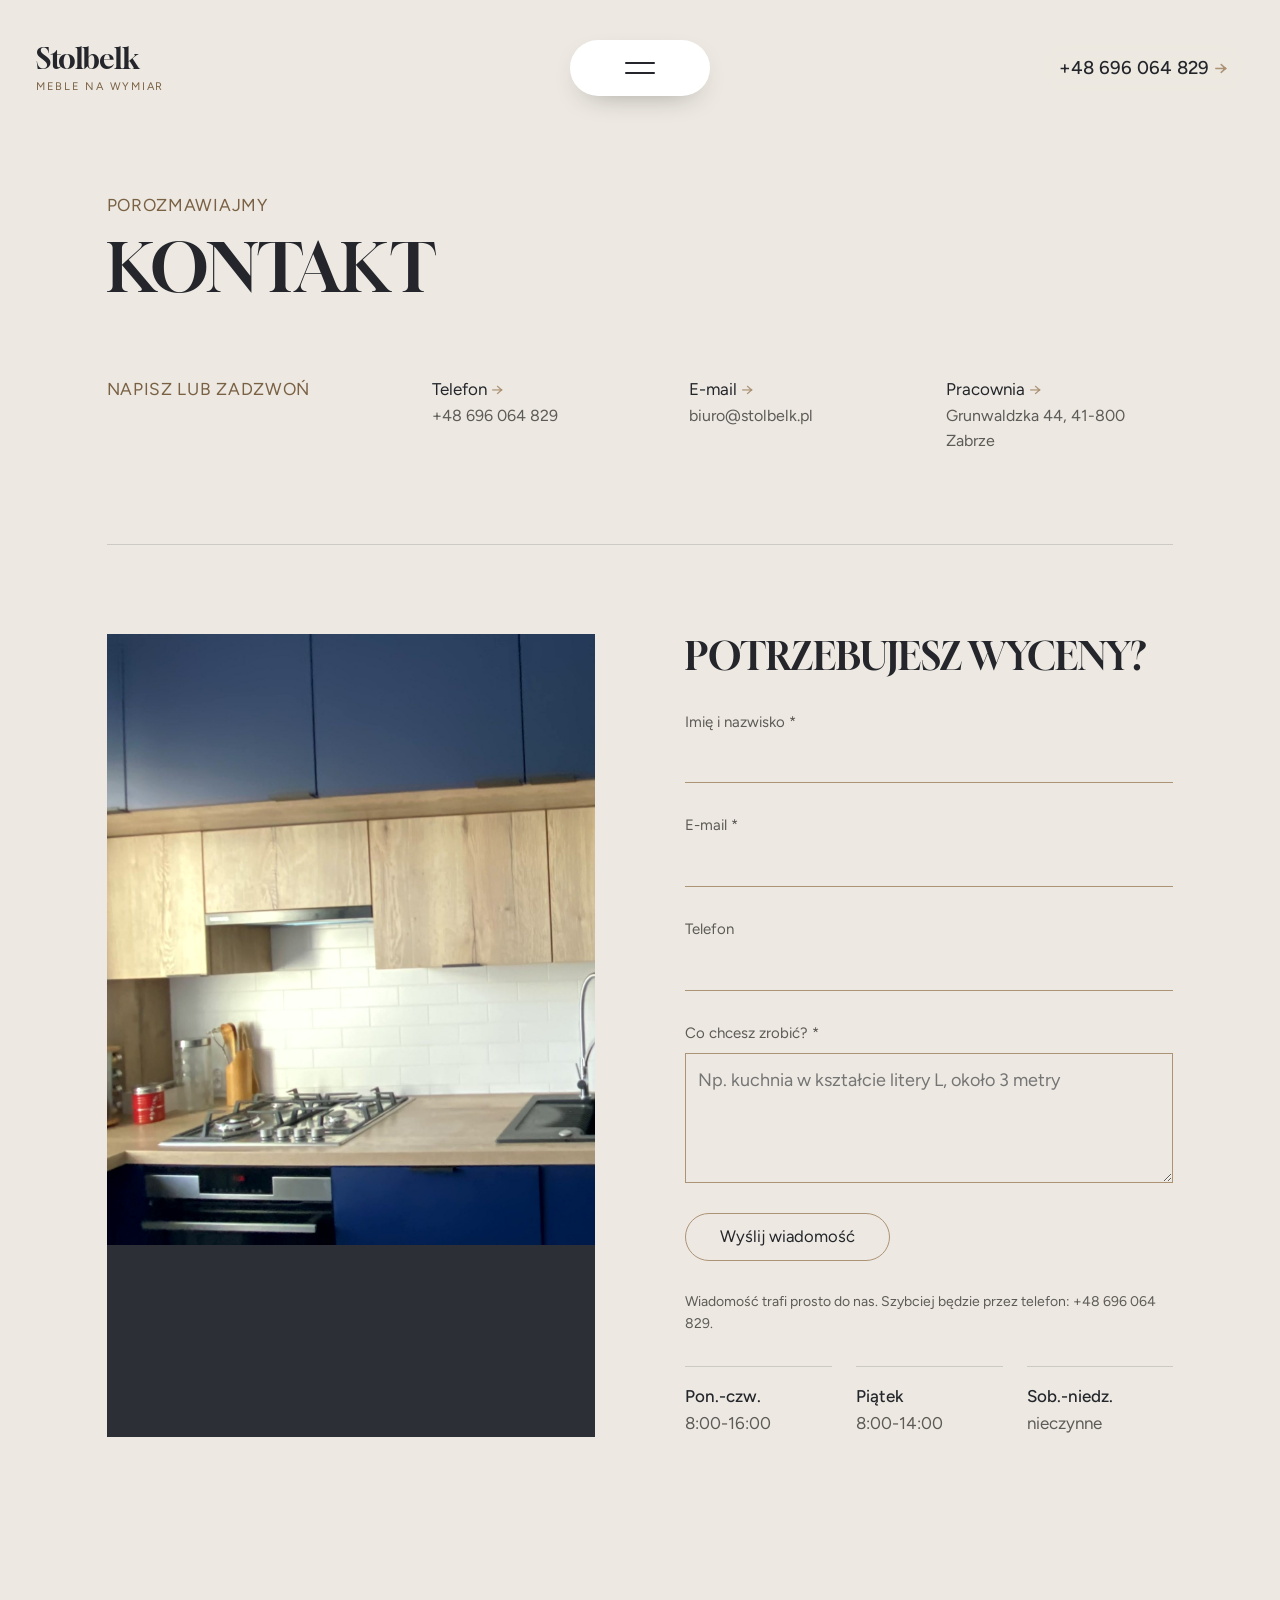
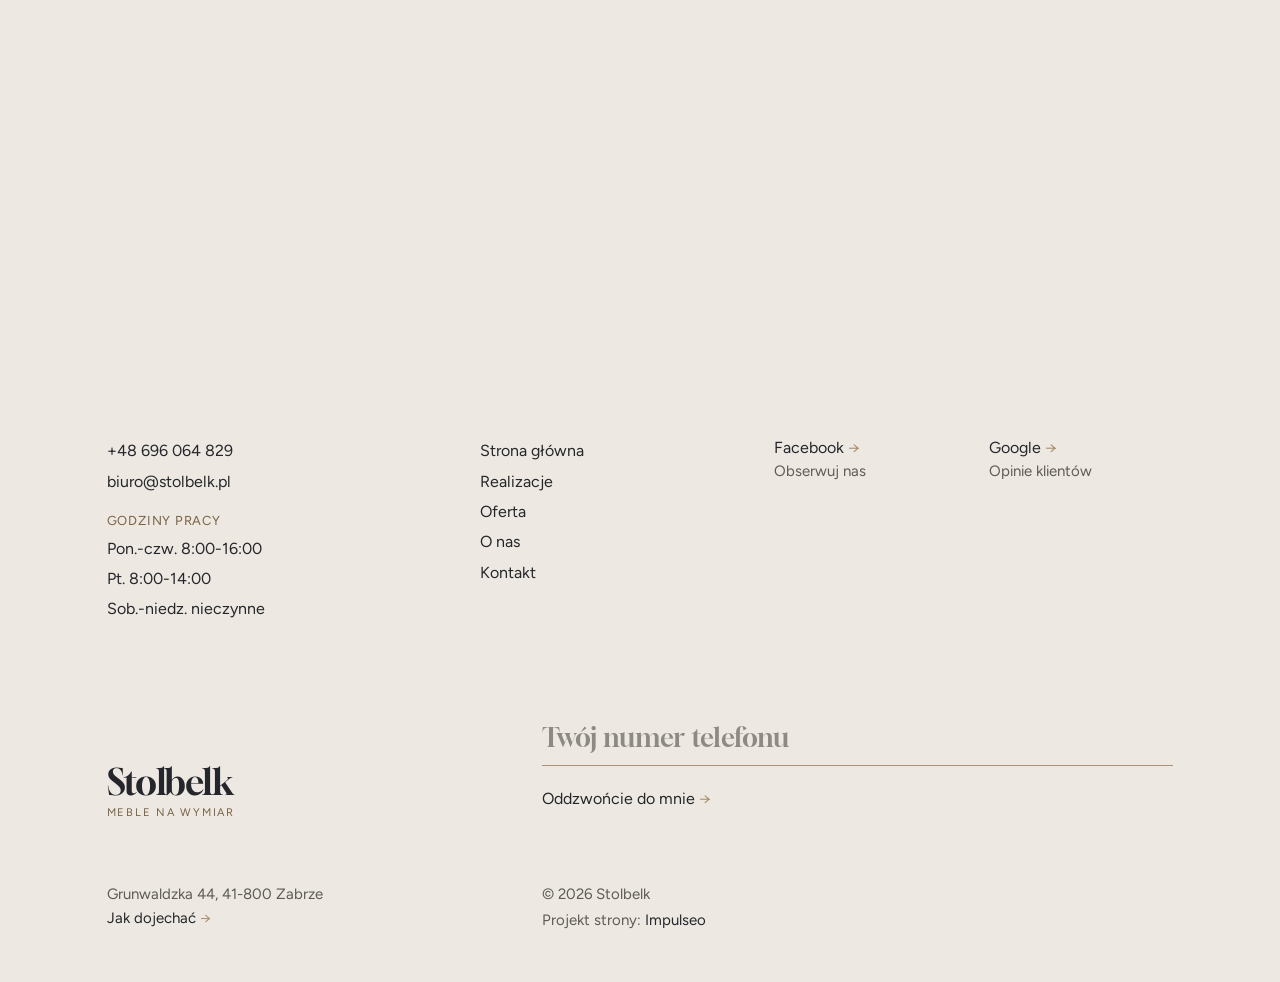
==== commit 21bccf94: "[claude-edit][cmt:f3031319-82d1-4230-bc84-2638d58e2865] Przebudowa dema na układ wzoru klindworthroo" ====
--- a/kontakt.html
+++ b/kontakt.html
@@ -3,120 +3,139 @@
 <head>
 <meta charset="UTF-8">
 <meta name="viewport" content="width=device-width, initial-scale=1.0">
-<title>Kontakt - Stolbelk</title>
-<meta name="description" content="Kontakt Stolbelk - Grunwaldzka 44, 41-800 Zabrze">
-<link rel="canonical" href="https://kris20032.github.io/stolbelk/kontakt.html">
+<title>Kontakt - Stolbelk, meble na wymiar w Zabrzu</title>
+<meta name="description" content="Zadzwoń: +48 696 064 829 albo napisz: biuro@stolbelk.pl. Pracownia Stolbelk, Grunwaldzka 44, 41-800 Zabrze.">
+<link rel="canonical" href="https://impulseo-pl.github.io/stolbelk/kontakt.html">
 <meta name="robots" content="noindex, nofollow">
+<meta name="theme-color" content="#ede9e2">
 <meta property="og:type" content="website">
 <meta property="og:locale" content="pl_PL">
 <meta property="og:site_name" content="Stolbelk">
-<meta property="og:title" content="Kontakt - Stolbelk">
-<meta property="og:description" content="Kontakt Stolbelk - Grunwaldzka 44, 41-800 Zabrze">
-<meta property="og:url" content="https://kris20032.github.io/stolbelk/kontakt.html">
-<meta property="og:image" content="https://kris20032.github.io/stolbelk/img/og.jpg">
+<meta property="og:title" content="Kontakt - Stolbelk, meble na wymiar w Zabrzu">
+<meta property="og:description" content="Zadzwoń: +48 696 064 829 albo napisz: biuro@stolbelk.pl. Pracownia Stolbelk, Grunwaldzka 44, 41-800 Zabrze.">
+<meta property="og:url" content="https://impulseo-pl.github.io/stolbelk/kontakt.html">
+<meta property="og:image" content="https://impulseo-pl.github.io/stolbelk/img/og.jpg">
 <meta property="og:image:width" content="1200">
 <meta property="og:image:height" content="630">
 <meta name="twitter:card" content="summary_large_image">
+<script type="application/ld+json">{"@context": "https://schema.org", "@type": "LocalBusiness", "name": "Stolbelk", "url": "https://impulseo-pl.github.io/stolbelk/", "telephone": "+48696064829", "email": "biuro@stolbelk.pl", "image": "https://impulseo-pl.github.io/stolbelk/img/og.jpg", "address": {"@type": "PostalAddress", "streetAddress": "Grunwaldzka 44", "postalCode": "41-800", "addressLocality": "Zabrze", "addressCountry": "PL"}, "geo": {"@type": "GeoCoordinates", "latitude": 50.3116658, "longitude": 18.7596633}, "openingHours": ["Mo-Th 08:00-16:00", "Fr 08:00-14:00"], "aggregateRating": {"@type": "AggregateRating", "ratingValue": "4.7", "reviewCount": "42"}, "areaServed": "Zabrze", "sameAs": ["https://www.facebook.com/Stolbelk/", "https://www.google.com/maps/place/Stolbelk/@50.3116658,18.7596633,714m/data=!3m2!1e3!4b1!4m6!3m5!1s0x4711321ceafa0b5f:0x9265c078d352d587!8m2!3d50.3116658!4d18.7596633!16s%2Fg%2F1tfq7z1x"]}</script>
 <link rel="preconnect" href="https://fonts.googleapis.com">
 <link rel="preconnect" href="https://fonts.gstatic.com" crossorigin>
-<link href="https://fonts.googleapis.com/css2?family=Lora:wght@500;600;700&family=Manrope:wght@400;500;600&display=swap" rel="stylesheet">
-<link rel="stylesheet" href="assets/styles.css?v=243ffdf0">
+<link href="https://fonts.googleapis.com/css2?family=Gloock&family=Figtree:wght@400;500;600&display=swap" rel="stylesheet">
+<link rel="stylesheet" href="assets/styles.css?v=20261013">
 </head>
 <body>
 
-<header class="nav">
-  <div class="wrap nav-inner">
-    <a class="brand" href="index.html"><span class="name">Stolbelk</span><span class="sub">Meble na wymiar</span></a>
-    <nav class="nav-links">
-      <a href="index.html">Strona główna</a>
-      <a href="realizacje.html">Realizacje</a>
-      <a href="oferta.html">Oferta</a>
-      <a href="o-nas.html">O nas</a>
-      <a href="kontakt.html" class="active" aria-current="page">Kontakt</a>
-      <a href="kontakt.html" class="btn btn-accent">Zapytaj o wycenę</a>
-    </nav>
-    <button class="nav-toggle" aria-label="Menu"><span></span><span></span><span></span></button>
+<header class="kh">
+  <a class="kh-logo" href="index.html" aria-label="Stolbelk - strona główna"><span class="kh-name">Stolbelk</span><span class="kh-sub">Meble na wymiar</span></a>
+  <a class="kh-phone" href="tel:+48696064829">+48 696 064 829 <span class="arr">→</span></a>
+</header>
+<button class="kh-menu" type="button" aria-expanded="false" aria-controls="menu"><span></span><span></span><b class="sr">Menu</b></button>
+<div class="km" id="menu" aria-hidden="true">
+  <a class="km-logo kh-logo" href="index.html"><span class="kh-name">Stolbelk</span><span class="kh-sub">Meble na wymiar</span></a>
+  <div class="km-cols">
+    <nav class="km-main" aria-label="Menu główne"><a href="index.html">Strona główna</a><a href="realizacje.html">Realizacje</a><a href="oferta.html">Oferta</a><a href="o-nas.html">O&nbsp;nas</a><a href="kontakt.html" aria-current="page">Kontakt</a></nav>
+    <div class="km-col">
+      <div class="km-ttl">Oferta</div>
+      <a href="oferta.html#kuchnie">Kuchnie na wymiar</a>
+      <a href="oferta.html#szafy">Szafy i&nbsp;garderoby</a>
+      <a href="oferta.html#lazienki">Meble łazienkowe</a>
+      <a href="oferta.html#pokoje">Meble do pokoju i&nbsp;RTV</a>
+      <a href="oferta.html#fronty">Wymiana frontów</a>
+    </div>
+    <div class="km-col">
+      <div class="km-ttl">Pracownia</div>
+      <span>Grunwaldzka 44, 41-800 Zabrze</span>
+      <span>Pon.-czw. 8:00-16:00</span>
+      <span>Pt. 8:00-14:00</span>
+    </div>
   </div>
-</header>
+  <div class="km-bot">
+    <a href="https://www.facebook.com/Stolbelk/" target="_blank" rel="noopener">Facebook <small>Obserwuj nas</small></a>
+    <a href="https://www.google.com/maps/place/Stolbelk/@50.3116658,18.7596633,714m/data=!3m2!1e3!4b1!4m6!3m5!1s0x4711321ceafa0b5f:0x9265c078d352d587!8m2!3d50.3116658!4d18.7596633!16s%2Fg%2F1tfq7z1x" target="_blank" rel="noopener">Google <small>Opinie klientów</small></a>
+    <a href="tel:+48696064829">+48 696 064 829 <small>Zadzwoń</small></a>
+    <a href="mailto:biuro@stolbelk.pl">biuro@stolbelk.pl <small>Napisz</small></a>
+  </div>
+</div>
+<main>
 
-<main>
-<section class="pagehead">
-  <img src="img/g1.jpg" alt="Stolbelk - Zapytaj o wycenę" width="2880" height="1365" decoding="async">
-  <div class="wrap">
-    <span class="eyebrow">Kontakt</span>
-    <h1>Zapytaj o wycenę</h1>
-    <p>Odpowiemy na pytania i przygotujemy wycenę.</p>
+<section class="k-ph">
+  <div class="wrap k-wrap">
+    <p class="k-label">Porozmawiajmy</p>
+    <h1>Kontakt</h1>
   </div>
 </section>
 <section>
-  <div class="wrap contact-grid">
-    <div class="reveal">
-      <span class="eyebrow">Dane kontaktowe</span>
-      <h2 style="margin:var(--space-4) 0 var(--space-6)">Stolbelk</h2>
-      <div class="info-list">
-        <div class="info-row"><div class="ic"><svg class="ico-tel" width="16" height="16" viewBox="0 0 24 24" fill="none" aria-hidden="true"><path d="M6.6 10.8a15.5 15.5 0 0 0 6.6 6.6l2.2-2.2a1 1 0 0 1 1-.24 11.4 11.4 0 0 0 3.6.58 1 1 0 0 1 1 1V20a1 1 0 0 1-1 1A17 17 0 0 1 3 4a1 1 0 0 1 1-1h3.5a1 1 0 0 1 1 1c0 1.25.2 2.46.58 3.6a1 1 0 0 1-.25 1l-2.23 2.2Z" fill="currentColor"/></svg></div><div><div class="lbl">Telefon</div><a class="val" href="tel:+48696064829">+48 696 064 829</a></div></div>
-        <div class="info-row"><div class="ic"><svg class="ico-mail" width="16" height="16" viewBox="0 0 24 24" fill="none" aria-hidden="true"><rect x="3.2" y="5.5" width="17.6" height="13" rx="1.6" stroke="currentColor" stroke-width="1.6"/><path d="M4 7l8 6 8-6" stroke="currentColor" stroke-width="1.6" stroke-linecap="round" stroke-linejoin="round"/></svg></div><div><div class="lbl">E-mail</div><a class="val" href="mailto:biuro@stolbelk.pl">biuro@stolbelk.pl</a></div></div>
-        <div class="info-row"><div class="ic"><svg class="ico-pin" width="16" height="16" viewBox="0 0 24 24" fill="none" aria-hidden="true"><path d="M12 21s7-6.1 7-11.5A7 7 0 0 0 5 9.5C5 14.9 12 21 12 21Z" stroke="currentColor" stroke-width="1.6" fill="none"/><circle cx="12" cy="9.5" r="2.4" fill="currentColor"/></svg></div><div><div class="lbl">Adres</div><div class="val">Grunwaldzka 44, 41-800 Zabrze</div></div></div>
+  <div class="wrap k-wrap">
+    <div class="k-crow">
+      <div><span class="k-label">Napisz lub zadzwoń</span></div>
+      <a href="tel:+48696064829"><span>Telefon <span class="arr">→</span></span><small>+48 696 064 829</small></a>
+      <a href="mailto:biuro@stolbelk.pl"><span>E-mail <span class="arr">→</span></span><small>biuro@stolbelk.pl</small></a>
+      <a href="https://www.google.com/maps/place/Stolbelk/@50.3116658,18.7596633,714m/data=!3m2!1e3!4b1!4m6!3m5!1s0x4711321ceafa0b5f:0x9265c078d352d587!8m2!3d50.3116658!4d18.7596633!16s%2Fg%2F1tfq7z1x" target="_blank" rel="noopener"><span>Pracownia <span class="arr">→</span></span><small>Grunwaldzka 44, 41-800 Zabrze</small></a>
+    </div>
+    <div class="k-quote">
+      <div class="k-ph-img rv"><img src="img/g7.jpg" alt="Kuchnia w granacie z frontami w drewnie - realizacja Stolbelk" width="2398" height="1858" decoding="async"></div>
+      <div class="rv">
+        <h2 class="k-h2" style="text-transform:uppercase">Potrzebujesz wyceny?</h2>
+        <form class="k-form" action="https://formsubmit.co/biuro@stolbelk.pl" method="POST">
+          <input type="hidden" name="_subject" value="Zapytanie ze strony Stolbelk">
+          <input type="hidden" name="_captcha" value="false">
+          <input type="hidden" name="_template" value="table">
+          <label>Imię i&nbsp;nazwisko *<input name="name" type="text" required></label>
+          <label>E-mail *<input name="email" type="email" required></label>
+          <label>Telefon<input name="phone" type="tel"></label>
+          <label>Co chcesz zrobić? *<textarea name="message" required placeholder="Np. kuchnia w kształcie litery L, około 3 metry"></textarea></label>
+          <button class="k-btn" type="submit">Wyślij wiadomość</button>
+          <p class="k-note">Wiadomość trafi prosto do nas. Szybciej będzie przez telefon: +48 696 064 829.</p>
+        </form>
+        <div class="k-hours">
+          <div><b>Pon.-czw.</b><span>8:00-16:00</span></div>
+          <div><b>Piątek</b><span>8:00-14:00</span></div>
+          <div><b>Sob.-niedz.</b><span>nieczynne</span></div>
+        </div>
       </div>
-    </div>
-    <div class="reveal">
-      <form class="form" action="https://formsubmit.co/biuro@stolbelk.pl" method="POST">
-        <input type="hidden" name="_subject" value="Zapytanie ze strony Stolbelk">
-        <input type="hidden" name="_captcha" value="false">
-        <input type="hidden" name="_template" value="table">
-        <div class="fld"><label for="name">Imię / firma</label><input id="name" name="name" type="text" placeholder="np. Jan Kowalski" required></div>
-        <div class="fld"><label for="email">E-mail</label><input id="email" name="email" type="email" placeholder="adres@email.pl" required></div>
-        <div class="fld"><label for="phone">Telefon</label><input id="phone" name="phone" type="tel" placeholder="+48 ..."></div>
-        <div class="fld"><label for="msg">Czego dotyczy zapytanie?</label><textarea id="msg" name="message" placeholder="Napisz krótko, w czym możemy pomóc" required></textarea></div>
-        <button type="submit" class="btn btn-accent" style="width:100%;justify-content:center">Wyślij zapytanie <span class="arr">→</span></button>
-        <p class="note">Wiadomość trafi bezpośrednio do nas. Można też zadzwonić: +48 696 064 829.</p>
-      </form>
     </div>
   </div>
 </section>
-<section style="padding-top:0">
-  <div class="wrap reveal">
-    <iframe class="map" title="Stolbelk - Zabrze" src="https://maps.google.com/maps?q=50.3116658%2C18.7596633&z=15&output=embed" loading="lazy" referrerpolicy="no-referrer-when-downgrade"></iframe>
-  </div>
+<section>
+  <iframe class="k-map" title="Stolbelk - Grunwaldzka 44, Zabrze" src="https://maps.google.com/maps?q=50.3116658%2C18.7596633&z=15&output=embed" loading="lazy" referrerpolicy="no-referrer-when-downgrade"></iframe>
 </section>
 </main>
 
-<footer>
-  <div class="wrap">
-    <div class="foot-grid">
-      <div class="foot-brand">
-        <div class="name">Stolbelk</div>
-        <p>Najpierw pomiar i projekt, decyzja potem. Kuchnie, szafy i meble łazienkowe projektujemy, robimy i montujemy sami.</p>
-      </div>
-      <div class="foot-col">
-        <h4>Nawigacja</h4>
-        <a href="index.html">Strona główna</a>
-        <a href="realizacje.html">Realizacje</a>
-        <a href="oferta.html">Oferta</a>
-        <a href="o-nas.html">O nas</a>
-        <a href="kontakt.html">Kontakt</a>
-      </div>
-      <div class="foot-col">
-        <h4>Kontakt</h4>
+<footer class="kf">
+  <div class="wrap k-wrap">
+    <div class="kf-top">
+      <div class="kf-list">
         <a href="tel:+48696064829">+48 696 064 829</a>
         <a href="mailto:biuro@stolbelk.pl">biuro@stolbelk.pl</a>
-        <p>Grunwaldzka 44, 41-800 Zabrze</p>
-        <a href="https://www.google.com/maps/place/Stolbelk/@50.3116658,18.7596633,714m/data=!3m2!1e3!4b1!4m6!3m5!1s0x4711321ceafa0b5f:0x9265c078d352d587!8m2!3d50.3116658!4d18.7596633!16s%2Fg%2F1tfq7z1x" target="_blank" rel="noopener">Jak dojechać →</a>
-      <div class="foot-soc">
-        <a class="soc" href="https://www.facebook.com/Stolbelk/" target="_blank" rel="noopener" aria-label="Facebook - Stolbelk"><svg viewBox="0 0 24 24" aria-hidden="true" focusable="false"><path d="M9.101 23.691v-7.98H6.627v-3.667h2.474v-1.58c0-4.085 1.848-5.978 5.858-5.978.401 0 .955.042 1.468.103a8.68 8.68 0 0 1 1.141.195v3.325a8.623 8.623 0 0 0-.653-.036 26.805 26.805 0 0 0-.733-.009c-.707 0-1.259.096-1.675.309a1.686 1.686 0 0 0-.679.622c-.258.42-.374.995-.374 1.752v1.297h3.919l-.386 2.103-.287 1.564h-3.246v8.245C19.396 23.238 24 18.179 24 12.044c0-6.627-5.373-12-12-12s-12 5.373-12 12c0 5.628 3.874 10.35 9.101 11.647Z" fill="currentColor"/></svg></a>
-        <a class="soc" href="https://www.google.com/maps/place/Stolbelk/@50.3116658,18.7596633,714m/data=!3m2!1e3!4b1!4m6!3m5!1s0x4711321ceafa0b5f:0x9265c078d352d587!8m2!3d50.3116658!4d18.7596633!16s%2Fg%2F1tfq7z1x" target="_blank" rel="noopener" aria-label="Google - Stolbelk"><svg viewBox="0 0 24 24" aria-hidden="true" focusable="false"><path d="M12.48 10.92v3.28h7.84c-.24 1.84-.853 3.187-1.787 4.133-1.147 1.147-2.933 2.4-6.053 2.4-4.827 0-8.6-3.893-8.6-8.72s3.773-8.72 8.6-8.72c2.6 0 4.507 1.027 5.907 2.347l2.307-2.307C18.747 1.44 16.133 0 12.48 0 5.867 0 .307 5.387.307 12s5.56 12 12.173 12c3.573 0 6.267-1.173 8.373-3.36 2.16-2.16 2.84-5.213 2.84-7.667 0-.76-.053-1.467-.173-2.053H12.48z" fill="currentColor"/></svg></a>
+        <span class="kf-h">Godziny pracy</span>
+        <span>Pon.-czw. 8:00-16:00</span>
+        <span>Pt. 8:00-14:00</span>
+        <span>Sob.-niedz. nieczynne</span>
       </div>
-      </div>
+      <div class="kf-list"><a href="index.html">Strona główna</a><a href="realizacje.html">Realizacje</a><a href="oferta.html">Oferta</a><a href="o-nas.html">O&nbsp;nas</a><a href="kontakt.html">Kontakt</a></div>
+      <a class="soc" href="https://www.facebook.com/Stolbelk/" target="_blank" rel="noopener" aria-label="Facebook - Stolbelk"><span>Facebook <span class="arr">→</span></span><small>Obserwuj nas</small></a>
+      <a class="soc" href="https://www.google.com/maps/place/Stolbelk/@50.3116658,18.7596633,714m/data=!3m2!1e3!4b1!4m6!3m5!1s0x4711321ceafa0b5f:0x9265c078d352d587!8m2!3d50.3116658!4d18.7596633!16s%2Fg%2F1tfq7z1x" target="_blank" rel="noopener" aria-label="Google - Stolbelk"><span>Google <span class="arr">→</span></span><small>Opinie klientów</small></a>
     </div>
-    <div class="foot-bot">
-      <span>© 2026 Stolbelk</span>
-      <span>Projekt strony: <a class="foot-credit" href="https://impulseo.pl" target="_blank" rel="noopener">Impulseo</a></span>
+    <div class="kf-mid">
+      <a class="kf-logo kh-logo" href="index.html"><span class="kh-name">Stolbelk</span><span class="kh-sub">Meble na wymiar</span></a>
+      <form class="kf-form" action="https://formsubmit.co/biuro@stolbelk.pl" method="POST">
+        <input type="hidden" name="_subject" value="Prośba o telefon ze strony Stolbelk">
+        <input type="hidden" name="_captcha" value="false">
+        <label for="kf-tel">Twój numer telefonu</label>
+        <input id="kf-tel" name="telefon" type="tel" placeholder="Twój numer telefonu" required>
+        <button type="submit">Oddzwońcie do mnie <span class="arr">→</span></button>
+      </form>
+    </div>
+    <div class="kf-bot">
+      <div>Grunwaldzka 44, 41-800 Zabrze<br><a href="https://www.google.com/maps/place/Stolbelk/@50.3116658,18.7596633,714m/data=!3m2!1e3!4b1!4m6!3m5!1s0x4711321ceafa0b5f:0x9265c078d352d587!8m2!3d50.3116658!4d18.7596633!16s%2Fg%2F1tfq7z1x" target="_blank" rel="noopener">Jak dojechać <span class="arr">→</span></a></div>
+      <div class="kf-copy"><span>© 2026 Stolbelk</span><span>Projekt strony: <a class="foot-credit" href="https://impulseo.pl" target="_blank" rel="noopener">Impulseo</a></span></div>
     </div>
   </div>
 </footer>
-<div class="sticky-reserve"><a class="sr-book" href="kontakt.html">Zapytaj o wycenę</a><a class="sr-call" href="tel:+48696064829" aria-label="Zadzwoń"><svg class="ico-tel" width="16" height="16" viewBox="0 0 24 24" fill="none" aria-hidden="true"><path d="M6.6 10.8a15.5 15.5 0 0 0 6.6 6.6l2.2-2.2a1 1 0 0 1 1-.24 11.4 11.4 0 0 0 3.6.58 1 1 0 0 1 1 1V20a1 1 0 0 1-1 1A17 17 0 0 1 3 4a1 1 0 0 1 1-1h3.5a1 1 0 0 1 1 1c0 1.25.2 2.46.58 3.6a1 1 0 0 1-.25 1l-2.23 2.2Z" fill="currentColor"/></svg></a></div>
+<div class="sticky-reserve"><a class="sr-book" href="kontakt.html">Zapytaj o&nbsp;wycenę</a><a class="sr-call" href="tel:+48696064829" aria-label="Zadzwoń"><svg class="ico-tel" width="16" height="16" viewBox="0 0 24 24" fill="none" aria-hidden="true"><path d="M6.6 10.8a15.5 15.5 0 0 0 6.6 6.6l2.2-2.2a1 1 0 0 1 1-.24 11.4 11.4 0 0 0 3.6.58 1 1 0 0 1 1 1V20a1 1 0 0 1-1 1A17 17 0 0 1 3 4a1 1 0 0 1 1-1h3.5a1 1 0 0 1 1 1c0 1.25.2 2.46.58 3.6a1 1 0 0 1-.25 1l-2.23 2.2Z" fill="currentColor"/></svg></a></div>
 <div class="demo-wazne" data-do="2026-10-19" data-cykl="3" hidden><svg class="dw-ico" width="13" height="13" viewBox="0 0 24 24" fill="none" aria-hidden="true"><circle cx="12" cy="12" r="8.6" stroke="currentColor" stroke-width="1.8"/><path d="M12 7.2V12l3.3 2" stroke="currentColor" stroke-width="1.8" stroke-linecap="round"/></svg><span class="dw-txt"></span></div>
 
-<script src="assets/main.js"></script>
+<script src="assets/main.js?v=20261013"></script>
 </body>
 </html>
--- a/assets/styles.css
+++ b/assets/styles.css
@@ -1,1667 +1,377 @@
-/* ============================================================
-   STOLBASZ — premium, architektoniczny B2B fit-out
-   Jasna paleta, zero brązu. System wg premium-web-craft.
-   Projekt strony: Impulseo (impulseo.pl)
-   ============================================================ */
-
+/* Stolbelk - układ na wzór klindworthroofing.com (kremowe tło, grafit, brąz; szeryf + grotesk)
+   Paleta: --cream tło, --ink ciemne sekcje i tekst, --tan akcent (na ciemnym),
+   --tan-d akcent jako tekst na kremowym (kontrast 4,8:1), --tan-l duże napisy na kremowym (3,3:1). */
 :root{
-  /* PALETA — jasna, architektoniczna, chłodna */
-  --paper:#F3F1EC;          /* główne tło */
-  --paper-2:#E6E3DB;        /* sekcje alternatywne (chłodny jasny szary) */
-  --paper-3:#E6E3DB;        /* delikatne wypełnienia */
-  --ink:#23211E;            /* tekst główny — chłodny grafit */
-  --ink-soft:#43403A;       /* nagłówki drugorzędne */
-  --muted:#87837A;          /* tekst poboczny */
-  --line:rgba(35,33,30,.12);/* hairline */
-  --accent:#8A6B3C;         /* stonowany petrol-slate — jedyny akcent */
-  --accent-d:#6E5430;
-  --accent-soft:rgba(138,107,60,.10);
-  --dark:#23211E;           /* sekcje ciemne (stopka/CTA) */
-
-  /* HOVER ZDJĘĆ — JEDEN standard dla całego silnika (decyzja K. 04.08.2026, artefakt z wariantami).
-     AKTUALNE (K.+Szymon 09.08.2026, wybór z artefaktu 6 wariantów): zoom 1.05 przy 1.4s -
-     przy tak długim czasie mocniejszy kadr NIE skacze, tylko „oddycha". Poprzedni standard
-     (1.02 / .55s z 04.08) odbierany jako dynamiczny i szybki.
-     Spoczynek lekko przygaszony, ale TYLKO tam, gdzie jest mysz (@media hover:hover) —
-     na telefonie zdjęcia zostają w pełnej jasności. */
-  --img-zoom:1.05;                   /* K.+Szymon 09.08: wariant F z artefaktu porównawczego */
-  --img-rest:brightness(.95) saturate(.99);
-  --img-hot:brightness(1.06) saturate(1.05);
-  --img-dur:1.4s;                    /* K.+Szymon 09.08 (wariant F): powoli = elegancko */
-  --img-ease:cubic-bezier(.16,.84,.44,1);  /* miękki ogon, efekt „oddychania" */
-
-  /* ODSTĘPY — skala 4/8 */
-  --space-1:4px; --space-2:8px; --space-3:12px; --space-4:16px; --space-5:24px;
-  --space-6:32px; --space-7:48px; --space-8:64px; --space-9:96px; --space-10:128px;
-
-  /* TYPOGRAFIA — fluid clamp() (skala podbita 16.07.2026: większe, czytelniejsze litery — uwaga Adama) */
-  --text-sm:clamp(.9rem,.87rem + .12vw,1rem);
-  --text-base:clamp(1.08rem,1.04rem + .18vw,1.2rem);
-  --text-lg:clamp(1.24rem,1.15rem + .34vw,1.44rem);
-  --text-h3:clamp(1.34rem,1.22rem + .55vw,1.66rem);
-  --text-h2:clamp(2.1rem,1.66rem + 2.1vw,3.1rem);
-  --text-h1:clamp(2.9rem,2.1rem + 4vw,5.1rem);
-
-  /* PROMIENIE — architektoniczne, raczej ostre */
-  --r-sm:3px; --r-md:6px; --r-lg:10px;
-
-  /* RUCH */
-  --ease:cubic-bezier(.25,.46,.45,.94); --dur:.24s;
-
-  /* CIENIE — miękkie, warstwowe */
-  --sh-sm:0 1px 2px rgba(16,24,32,.04), 0 2px 8px rgba(16,24,32,.05);
-  --sh-md:0 2px 6px rgba(16,24,32,.05), 0 12px 28px -8px rgba(16,24,32,.12);
-  --sh-lg:0 6px 14px rgba(16,24,32,.07), 0 26px 56px -18px rgba(16,24,32,.22);
-
-  --hairline:1px solid var(--line);
-
-  --font-display:'Lora',serif;
-  --font-body:'Manrope',sans-serif;
-}
-
-*{box-sizing:border-box;margin:0;padding:0}
-html{scroll-behavior:smooth}
-body{
-  font-family:var(--font-body);
-  font-size:var(--text-base);
-  line-height:1.65;
-  color:var(--ink);
-  background:var(--paper);
-  -webkit-font-smoothing:antialiased;
-  text-rendering:optimizeLegibility;
-}
-img{max-width:100%;height:auto;display:block}  /* height:auto = width/height z atrybutów trzyma proporcje (TOP#12) */
+  --cream:#ede9e2; --cream-2:#e4dfd6; --ink:#24262b; --ink-2:#2c2f35;
+  --tan:#ac9376; --tan-d:#7a6144; --tan-l:#957a5b;
+  --mute-d:#5d5b57; --mute-l:#a3a19c; --line-d:rgba(36,38,43,.16); --line-l:rgba(237,233,226,.16);
+  --paper:#ede9e2; --accent:#ac9376; --accent-d:#7a6144; --line:rgba(36,38,43,.16);
+  --serif:'Gloock',Georgia,'Times New Roman',serif;
+  --sans:'Figtree',system-ui,-apple-system,'Segoe UI',sans-serif;
+  --pad:clamp(20px,8.33vw,120px);
+  --ease:cubic-bezier(.22,.61,.36,1);
+}
+*,*::before,*::after{box-sizing:border-box}
+html{-webkit-text-size-adjust:100%;scroll-behavior:smooth}
+body{margin:0;background:var(--cream);color:var(--ink);font-family:var(--sans);font-size:17px;line-height:1.6;
+  -webkit-font-smoothing:antialiased;-moz-osx-font-smoothing:grayscale;overflow-x:hidden}
+body.km-open{overflow:hidden}
+img{display:block;max-width:100%;height:auto}
 a{color:inherit;text-decoration:none}
-
-.wrap{width:min(92%,1180px);margin-inline:auto}
-section{padding-block:clamp(52px,6.5vw,96px)}
-
-h1,h2,h3{font-family:var(--font-display);font-weight:700;line-height:1.08;letter-spacing:-.02em;color:var(--ink)}
-h1{font-size:var(--text-h1);letter-spacing:-.035em}
-h2{font-size:var(--text-h2);letter-spacing:-.025em}
-h3{font-size:var(--text-h3)}
-/* MIARA — długość wiersza. WCAG 2.2 SC 1.4.8: max 80 znaków; Butterick: 45–90.
-   68ch daje realnie 72–78 znaków polskiego tekstu, czyli z zapasem pod granicą.
-   Wcześniej limit miał TYLKO <p> — <li>, <blockquote> i <dd> nie miały żadnego,
-   i to jedyny powód, dla którego 23 bloki na dwóch oddanych stronach jadą po
-   83–106 znaków w wierszu (pomiar 07.08.2026, bramka `miara`).
-   ⚠️ Listy i definicje ograniczamy TYLKO bez klasy: `ul`/`ol` z klasą to u nas
-   układ (siatki kafli, menu), a nie tekst ciągły — tam miarę wyznacza układ. */
-/* 60ch, nie 68ch (K. 10.08): po zmianie fontów na węższe kroje (DM Sans i spółka)
-   w 68ch mieściło się ~90 znaków - bramka pikselowa słusznie zgłaszała przekroczenie
-   granicy 80. Pomiar na żywej przeglądarce: 60ch = 90 znaków, 53ch = ~78 znaków, czyli normę WCAG 1.4.8. */
-:root{ --miara:53ch }
-p{max-width:min(100%,var(--miara))}
-blockquote,
-ul:not([class])>li, ol:not([class])>li,
-dl:not([class])>dd{max-width:min(100%,var(--miara))}
-
-/* ⚠️ Świadomie BEZ wyjątku `.tile p,.card p,.svc p{max-width:none}`, choć nasuwa się sam:
-   te akapity BYŁY już ograniczone (stare `p{max-width:65ch}`), więc „wyjątek" nie odblokowałby
-   niczego nowego — tylko ROZLUŹNIŁ stan sprzed zmiany na wszystkich demach naraz.
-   `figcaption` żadna z reguł wyżej nie dotyczy, więc też nie potrzebuje zwolnienia. */
-
-/* ŁAMANIE. `balance` wyrównuje długości wierszy w nagłówku, `pretty` pilnuje ostatniego
-   wiersza akapitu, żeby nie został w nim jeden wyraz. Obsługiwane od Chrome 117 /
-   Safari 17.5; starsze przeglądarki po prostu ignorują tę własność.
-   `text-wrap:pretty` nie występowało dotąd ANI RAZ w silniku ani w repo klientów. */
-h1,h2,h3,.lead,.lede{text-wrap:balance}
-p,li,blockquote,dd{text-wrap:pretty}
-
-.eyebrow{
-  font-family:var(--font-body);
-  font-size:var(--text-sm);
-  font-weight:600;
-  letter-spacing:.18em;
-  text-transform:uppercase;
-  color:var(--accent);
-  display:inline-flex;align-items:center;gap:var(--space-3);
-}
-/* flex:none + margin-top = kreska trzyma się PIERWSZEJ linii. Wcześniej align-items:center
-   centrowało ją względem całego bloku i przy zawinięciu (długi kicker typu
-   „…WNĘTRZ · LESZNO · OD 2019") druga linia lądowała z brzydkim wcięciem. */
-.eyebrow{align-items:flex-start}
-.eyebrow>*,.eyebrow{text-wrap:balance}   /* dlugi kicker lamal sie na sierote typu samo „2019" w drugiej linii */
-.eyebrow::before{content:"";width:28px;height:1px;background:var(--accent);display:inline-block;flex:none;margin-top:.62em}
-
-.muted{color:var(--muted)}
-.lead{font-size:var(--text-lg);line-height:1.55;color:var(--ink-soft);max-width:50ch}
-
-/* ---------- BUTTONS ---------- */
-.btn{
-  display:inline-flex;align-items:center;gap:var(--space-2);
-  font-weight:600;font-size:var(--text-sm);letter-spacing:.02em;
-  padding:var(--space-4) var(--space-6);
-  border-radius:var(--r-sm);
-  transition:transform var(--dur) var(--ease),box-shadow var(--dur) var(--ease),background var(--dur) var(--ease);
-  cursor:pointer;border:1px solid transparent;
-}
-.btn-accent{background:var(--accent);color:#fff;box-shadow:var(--sh-sm)}
-.btn-accent:hover{background:var(--accent-d);transform:translateY(-2px);box-shadow:var(--sh-md)}
-.btn-accent:active{transform:translateY(0);box-shadow:var(--sh-sm)}
-.btn-ghost{background:transparent;color:var(--ink);border-color:var(--line)}
-.btn-ghost:hover{border-color:var(--accent);color:var(--accent);transform:translateY(-2px)}
-.btn-light{background:#fff;color:var(--ink);box-shadow:var(--sh-sm)}
-.btn-light:hover{transform:translateY(-2px);box-shadow:var(--sh-md)}
-.btn .arr{transition:transform var(--dur) var(--ease)}
-.btn:hover .arr{transform:translateX(4px)}
-
-/* ---------- NAV ---------- */
-.nav{
-  position:sticky;top:0;z-index:50;
-  background:color-mix(in srgb,var(--paper) 88%,transparent);
-  backdrop-filter:saturate(140%) blur(10px);
-  border-bottom:var(--hairline);
-}
-.nav-inner{display:flex;align-items:center;justify-content:space-between;gap:var(--space-5);height:72px}
-/* ANTY-NACHODZENIE (K. 05.08.2026): długa nazwa firmy + przycisk z pełnym numerem nie mieściły się w pasku
-   i flex ściskał linki PONIŻEJ ich treści - "Kontakt" wchodził na ramkę "Zadzwoń +48 ...". Teraz ustępuje
-   nazwa marki (skrót wielokropkiem), a menu i przycisk nigdy się nie kurczą ani nie zachodzą na siebie. */
-.brand{display:flex;flex-direction:column;line-height:1;min-width:0;flex:0 1 auto}
-.brand .name{font-family:var(--font-display);font-weight:800;font-size:1.35rem;letter-spacing:.04em;white-space:nowrap;overflow:hidden;text-overflow:ellipsis}
-.brand .sub{font-size:.62rem;letter-spacing:.34em;text-transform:uppercase;color:var(--muted);margin-top:5px;white-space:nowrap;overflow:hidden;text-overflow:ellipsis}
-.nav-links{display:flex;align-items:center;gap:var(--space-6);flex:0 0 auto}
-.nav-links a{font-size:var(--text-sm);font-weight:500;color:var(--ink-soft);position:relative;padding-block:4px;white-space:nowrap;transition:color var(--dur) var(--ease)}
-.nav-links a::after{content:"";position:absolute;left:0;bottom:0;width:0;height:1.5px;background:var(--accent);transition:width var(--dur) var(--ease)}
-.nav-links a:hover,.nav-links a.active{color:var(--ink)}
-.nav-links a:hover::after,.nav-links a.active::after{width:100%}
-.nav-links .btn{padding:var(--space-2) var(--space-5)}
-/* przyciski w nav: właściwy kolor (przebij .nav-links a) + bez podkreślenia */
-.nav-links a.btn-accent{color:#fff}
-.nav-links a.btn-ghost,.nav-links a.btn-light{color:var(--ink)}
-/* CTA w pasku: NIE podkreślenie spod linków menu, ale ten sam przelatujący błysk,
-   co na wszystkich innych przyciskach (zgłoszenie K. 13.08.2026 - „na hero jest efekt
-   światła przechodzącego przez przycisk, na navbarze go nie ma, a mają być identyczne").
-   Reguła `.nav-links a::after` jest silniejsza od `.btn::after`, więc trzeba jej
-   geometrię wyzerować i wpisać połysk z nazwy - samo `display:none` gasiło efekt. */
-.nav-links a.btn::after{
-  display:block;content:"";position:absolute;inset:0;z-index:-1;pointer-events:none;
-  width:auto;height:auto;border-radius:inherit;   /* kasuje geometrię podkreślenia (width:0;height:1.5px) */
-  background:linear-gradient(100deg,transparent 32%,rgba(255,255,255,.20) 50%,transparent 68%);
-  translate:-120% 0}
-@media (prefers-reduced-motion:no-preference){
-  .nav-links a.btn:hover::after{translate:120% 0;transition:translate .75s var(--mt-ease,cubic-bezier(.16,.84,.44,1))}
-}
-.nav-toggle{display:none;background:none;border:none;cursor:pointer;flex-direction:column;gap:5px;padding:8px}
-.nav-toggle span{width:24px;height:2px;background:var(--ink);transition:var(--dur)}
-/* Ciasny zakres MIĘDZY menu mobilnym a pełnym pulpitem: zbijamy odstępy i nazwę marki,
-   żeby wszystko zmieściło się naturalnie, zanim w ogóle dojdzie do skracania wielokropkiem. */
-@media(max-width:1280px) and (min-width:921px){
-  .nav-links{gap:var(--space-4)}
-  .nav-links .btn{padding:var(--space-2) var(--space-4)}
-  .brand .name{font-size:1.15rem}
-}
-
-/* ---------- HERO (split) ---------- */
-.hero{position:relative;overflow:hidden;border-bottom:var(--hairline)}
-.hero-grid{display:grid;grid-template-columns:1.05fr .95fr;gap:clamp(24px,4vw,60px);align-items:center;
-  padding-block:clamp(36px,4.5vw,64px)}
-.hero-copy .eyebrow{margin-bottom:var(--space-5)}
-.hero-copy h1{margin-bottom:var(--space-5)}
-.hero-copy .lead{margin-bottom:var(--space-7)}
-.hero-actions{display:flex;flex-wrap:wrap;gap:var(--space-4)}
-.hero-art{position:relative;aspect-ratio:4/3;border-radius:var(--r-lg);overflow:hidden;box-shadow:var(--sh-lg)}
-.hero-art img{width:100%;height:100%;object-fit:cover}
-.hero-art::after{content:"";position:absolute;inset:0;background:linear-gradient(180deg,transparent 55%,rgba(18,24,28,.28))}
-.hero-badge{position:absolute;left:var(--space-5);bottom:var(--space-5);z-index:2;
-  background:rgba(252,252,251,.94);backdrop-filter:blur(4px);
-  border-radius:var(--r-md);padding:var(--space-4) var(--space-5);box-shadow:var(--sh-md);max-width:78%}
-.hero-badge strong{display:block;font-family:var(--font-display);font-size:1rem;letter-spacing:-.01em}
-.hero-badge span{font-size:var(--text-sm);color:var(--muted)}
-
-/* ---------- HERO duży / kinowy (strona główna) ---------- */
-.hero-cine{position:relative;min-height:clamp(560px,82vh,840px);min-height:clamp(560px,82svh,840px);display:flex;align-items:center;overflow:hidden;border-bottom:var(--hairline)}
-.hero-cine>img{position:absolute;inset:0;width:100%;height:100%;object-fit:cover;z-index:0}
-.hero-cine::after{content:"";position:absolute;inset:0;z-index:1;
-  background:linear-gradient(95deg,rgba(13,18,23,.86) 0%,rgba(13,18,23,.64) 32%,rgba(13,18,23,.24) 62%,rgba(13,18,23,.04) 100%)}
-.hero-cine .wrap{position:relative;z-index:2;padding-block:var(--space-8)}
-.hero-cine .hero-copy{max-width:660px}
-.hero-cine .eyebrow{color:#fff;margin-bottom:var(--space-5)}
-.hero-cine .eyebrow::before{background:#fff}
-.hero-cine h1{color:#fff;margin-bottom:var(--space-5);font-size:clamp(2.9rem,2rem + 4.4vw,5.2rem);text-wrap:balance}
-.hero-cine .lead{color:rgba(255,255,255,.92);max-width:48ch;margin-bottom:var(--space-7)}
-.hero-cine .hero-actions{display:flex;flex-wrap:wrap;gap:var(--space-4)}
-/* NISKIE OKNO (laptop z dokiem i paskami przeglądarki ma ~700-780 px wysokości widoku):
-   H1 do 5.2rem + długi lead nie mieściły się i przyciski wypadały POD krawędź ekranu -
-   klient widział stronę bez ani jednego CTA. Skalujemy w dół, zamiast przycinać treść. */
-@media(min-width:821px) and (max-height:820px){
-  .hero-cine{min-height:clamp(520px,94svh,780px)}
-  .hero-cine .wrap{padding-block:var(--space-6)}
-  .hero-cine h1{font-size:clamp(2.2rem,1.5rem + 2.6vw,3.6rem);margin-bottom:var(--space-4)}
-  .hero-cine .eyebrow{margin-bottom:var(--space-4)}
-  .hero-cine .lead{margin-bottom:var(--space-5);max-width:44ch}
-}
-@media(max-width:680px){
-  .hero-cine{min-height:clamp(520px,76vh,640px);min-height:clamp(520px,76svh,640px);align-items:flex-end}
-  .hero-cine::after{background:linear-gradient(0deg,rgba(13,18,23,.9) 6%,rgba(13,18,23,.45) 55%,rgba(13,18,23,.25) 100%)}
-  .hero-cine .wrap{padding-bottom:var(--space-9)}
-  /* TELEFON (~90% oglądających): lead potrafił zająć 8 linii i zepchnąć CTA poza pierwszy ekran.
-     Zwężamy interlinię i skalę - treści nie ucinamy, bo to ona sprzedaje. */
-  .hero-cine .lead{font-size:.98rem;line-height:1.5;margin-bottom:var(--space-5)}
-  .hero-cine .eyebrow{font-size:.72rem;letter-spacing:.13em;margin-bottom:var(--space-4)}
-  .hero-cine .eyebrow::before{width:20px}
-  .hero-cine h1{margin-bottom:var(--space-4)}
-}
-
-/* full-bleed hero variant (podstrony) */
-.pagehead{position:relative;min-height:46vh;min-height:46svh;display:flex;align-items:flex-end;overflow:hidden;border-bottom:var(--hairline)}
-.pagehead img{position:absolute;inset:0;width:100%;height:100%;object-fit:cover}
-/* 10.08.2026 (decyzja K.): mocniejsze przyciemnienie + cień pod tekstem. Bramka mierzyła na
-   nagłówkach podstron 3,38-3,43:1 przy wymaganych 4,5 — jasne zdjęcie (hala, śnieg, niebo)
-   podchodziło pod biały tekst. Zdjęcia klientów są różne, więc kontrast musi dawać WARSTWA,
-   a nie szczęśliwy dobór kadru. */
-.pagehead::after{content:"";position:absolute;inset:0;background:linear-gradient(180deg,rgba(18,24,28,.40),rgba(18,24,28,.76))}
-.pagehead .wrap{position:relative;z-index:2;padding-block:var(--space-9);color:#fff}
-.pagehead h1{color:#fff;max-width:18ch;text-shadow:0 2px 16px rgba(0,0,0,.55)}
-.pagehead .eyebrow{color:#fff}
-.pagehead .eyebrow::before{background:#fff}
-.pagehead p{color:rgba(255,255,255,.92);margin-top:var(--space-4);max-width:54ch;text-shadow:0 1px 12px rgba(0,0,0,.5)}
-
-/* ---------- STRIP (pasek skrótów / liczby) ---------- */
-.strip{background:var(--dark);color:#fff}
-/* PASEK HASEŁ — standard 04.08.2026 (decyzja K.): 5 haseł w JEDNYM rzędzie, tekst WYŚRODKOWANY,
-   węższe marginesy boczne niż reszta strony (pasek ma iść szerzej), równe wysokości kolumn. */
-.strip .wrap{width:min(96%,1440px);display:grid;grid-template-columns:repeat(5,1fr);
-  gap:var(--space-5);padding-block:var(--space-7);align-items:stretch}
-.strip .item .k{font-family:var(--font-display);font-size:clamp(1.05rem,.82rem + .85vw,1.55rem);
-  font-weight:800;letter-spacing:-.02em;color:#fff;line-height:1.18;text-wrap:balance}
-.strip .item .v{font-size:var(--text-sm);color:rgba(255,255,255,.66);margin-top:var(--space-2);line-height:1.4}
-.strip .item{border-left:2px solid var(--accent);padding-inline:var(--space-4);
-  text-align:center;display:flex;flex-direction:column;justify-content:center}
-/* liczba kolumn = liczba haseł, żeby ostatnie nie zostawało samo w drugim rzędzie.
-   Klasę n-N nadaje multipage.py; domyślnie (bez klasy) pasek jest 5-kolumnowy. */
-.strip.n-2 .wrap{grid-template-columns:repeat(2,1fr)}
-.strip.n-3 .wrap{grid-template-columns:repeat(3,1fr)}
-.strip.n-4 .wrap{grid-template-columns:repeat(4,1fr);gap:var(--space-6)}
-.strip.n-4 .item .k{font-size:clamp(1.3rem,1rem + 1.1vw,2rem)}
-.strip.n-6 .wrap{grid-template-columns:repeat(6,1fr);gap:var(--space-4)}
-.strip.n-6 .item .k{font-size:clamp(.98rem,.8rem + .7vw,1.35rem)}
-/* równe łamanie: zamiast "długa linia + jedno słowo" obie linie zbliżonej długości */
-.strip .item .k{text-wrap:balance}
-
-/* ---------- SECTION HEAD ---------- */
-.head{max-width:48rem;margin-bottom:var(--space-8)}
-.head.center{margin-inline:auto;text-align:center}
-.head .eyebrow{margin-bottom:var(--space-4)}
-.head h2{margin-bottom:var(--space-4)}
-.head p{color:var(--muted);font-size:var(--text-lg);line-height:1.55}
-.head.center p{margin-inline:auto}
-
-/* ---------- INTRO SPLIT ---------- */
-.split{display:grid;grid-template-columns:.92fr 1.08fr;gap:clamp(28px,5vw,80px);align-items:center}
-.split.rev{grid-template-columns:1.08fr .92fr}
-.split.rev .split-art{order:-1}
-.split-art{position:relative;aspect-ratio:5/4;border-radius:var(--r-lg);overflow:hidden;box-shadow:var(--sh-lg)}
-.split-art img{width:100%;height:100%;object-fit:cover}
-.split-copy h2{margin-bottom:var(--space-5)}
-.split-copy p+p{margin-top:var(--space-4)}
-.split-copy .btn{margin-top:var(--space-6)}
-
-/* ---------- SERVICES (zakres) ---------- */
-.svc-grid{display:grid;grid-template-columns:repeat(auto-fit,minmax(280px,1fr));gap:var(--space-5)}
-.svc{background:#fff;border:var(--hairline);border-radius:var(--r-md);padding:var(--space-7) var(--space-6);
-  transition:transform var(--dur) var(--ease),box-shadow var(--dur) var(--ease),border-color var(--dur) var(--ease);
-  position:relative;overflow:hidden}
-.svc::before{content:"";position:absolute;left:0;top:0;width:3px;height:0;background:var(--accent);transition:height var(--dur) var(--ease)}
-.svc:hover{transform:translateY(-4px);box-shadow:var(--sh-md);border-color:transparent}
-.svc:hover::before{height:100%}
-.svc .ic{font-family:var(--font-display);font-size:.8rem;font-weight:700;letter-spacing:.12em;color:var(--accent);margin-bottom:var(--space-4)}
-.svc h3{margin-bottom:var(--space-3);font-size:1.22rem}
-.svc p{color:var(--muted);font-size:var(--text-base);line-height:1.6}
-
-/* big detailed service rows */
-.svc-row{display:grid;grid-template-columns:.8fr 1.2fr;gap:clamp(20px,4vw,60px);align-items:center;padding-block:var(--space-8)}
-.svc-row+.svc-row{border-top:var(--hairline)}
-.svc-row.rev{grid-template-columns:1.2fr .8fr}
-/* Naprzemienny układ wierszy oferty: co drugi wiersz ma zdjęcie po PRAWEJ.
-   Było `order:-1` — martwy kod, bo zdjęcie i tak jest pierwszym dzieckiem w HTML,
-   więc wszystkie wiersze wyglądały identycznie (zdjęcie zawsze z lewej), a `rev`
-   zmieniało tylko szerokość kolumn. Znalezione 29.07.2026 przy różnicowaniu kierunków
-   animacji (pomiar pozycji: art.mid 390/502 przy row.mid 756 — zawsze lewa strona). */
-.svc-row.rev .svc-row-art{order:2}
-.svc-row-art{aspect-ratio:4/3;border-radius:var(--r-md);overflow:hidden;box-shadow:var(--sh-md)}
-.svc-row-art img{width:100%;height:100%;object-fit:cover}
-.svc-row h3{font-size:1.5rem;margin-bottom:var(--space-4)}
-.svc-row .num{font-family:var(--font-display);font-size:.85rem;font-weight:700;letter-spacing:.14em;color:var(--accent);display:block;margin-bottom:var(--space-3)}
-.svc-row ul{list-style:none;margin-top:var(--space-4);display:flex;flex-direction:column;gap:var(--space-2)}
-.svc-row li{position:relative;padding-left:var(--space-5);color:var(--muted);font-size:var(--text-base)}
-.svc-row li::before{content:"";position:absolute;left:0;top:.62em;width:8px;height:1px;background:var(--accent)}
-
-/* ---------- GALLERY (realizacje) ---------- */
-.gallery{display:grid;grid-template-columns:repeat(12,1fr);gap:var(--space-4);grid-auto-rows:200px}
-/* GALERIA MASONRY — pionowe zdjęcia (portrety beauty/wellness) bez przycinania: kolumny, height auto */
-.gallery-masonry{column-count:3;column-gap:var(--space-4)}
-@media(max-width:900px){.gallery-masonry{column-count:2}}
-@media(max-width:560px){.gallery-masonry{column-count:1}}
-.gallery-masonry .m-tile{break-inside:avoid;margin:0 0 var(--space-4);padding:0;position:relative;overflow:hidden;border-radius:var(--r-md);border:1px solid var(--line)}
-.gallery-masonry .m-tile img{width:100%;height:auto;display:block}
-.gallery-masonry .m-tile .cap{position:absolute;left:0;right:0;bottom:0;padding:var(--space-4);color:#fff;background:linear-gradient(0deg,rgba(0,0,0,.55),transparent);font-size:var(--text-sm)}
-.gallery-masonry .m-tile .cap small{display:block;font-weight:400;opacity:.78;letter-spacing:.04em;text-transform:uppercase;font-size:.66rem;margin-top:3px}
-.tile{position:relative;overflow:hidden;border-radius:var(--r-md);box-shadow:var(--sh-sm);
-  transition:transform var(--dur) var(--ease),box-shadow var(--dur) var(--ease)}
-.tile img{width:100%;height:100%;object-fit:cover;
-  transition:transform var(--img-dur) var(--img-ease),filter var(--img-dur) var(--img-ease)}
-.tile:hover{box-shadow:var(--sh-md)}
-.tile .cap{position:absolute;left:0;right:0;bottom:0;padding:var(--space-5) var(--space-4) var(--space-4);
-  /* mocniejszy spad + cien pod tekstem: na JASNYCH zdjeciach klienta (biale fronty, sciany)
-     slaby gradient dawal kontrast ~1.5:1 zamiast wymaganych 3.6:1 (bramka wygladu, 10.08.2026) */
-  background:linear-gradient(transparent 10%,rgba(18,24,28,.55) 40%,rgba(18,24,28,.88) 68%,rgba(18,24,28,.99));color:#fff;
-  text-shadow:0 1px 2px rgba(0,0,0,.85),0 2px 10px rgba(0,0,0,.55);
-  font-size:var(--text-sm);font-weight:600;letter-spacing:.01em;
-  opacity:0;transform:translateY(8px);transition:var(--dur) var(--ease)}
-.tile:hover .cap{opacity:1;transform:translateY(0)}
-.tile .cap small{display:block;font-weight:400;opacity:.78;letter-spacing:.04em;text-transform:uppercase;font-size:.66rem;margin-top:3px}
-/* bento spans */
-.t-wide{grid-column:span 6}
-.t-tall{grid-column:span 6;grid-row:span 2}
-.t-std{grid-column:span 6}
-.t-third{grid-column:span 4}
-.t-two3{grid-column:span 8}
-
-/* ---------- TRUST / WIARYGODNOŚĆ ---------- */
-.trust{background:var(--paper-2)}
-.trust-grid{display:grid;grid-template-columns:repeat(auto-fit,minmax(240px,1fr));gap:var(--space-5);margin-top:var(--space-7)}
-.trust-card{background:#fff;border-radius:var(--r-md);padding:var(--space-7) var(--space-6);box-shadow:var(--sh-sm);border-top:3px solid var(--accent)}
-.trust-card .big{font-family:var(--font-display);font-size:clamp(1.8rem,1.3rem + 1.6vw,2.6rem);font-weight:800;letter-spacing:-.02em;color:var(--ink);line-height:1}
-.trust-card h3{font-size:1.12rem;margin:var(--space-3) 0 var(--space-2)}
-.trust-card p{color:var(--muted);font-size:var(--text-base);line-height:1.55}
-
-/* ---------- CTA band ---------- */
-.cta{background:var(--dark);color:#fff;position:relative;overflow:hidden}
-/* telefon w CTA: na ciemnym tle biały (domyślnie), rodziny z JASNYM tłem CTA
-   nadpisują to u siebie - wcześniej kolor siedział w stylu inline i wygrywał z rodziną. */
-.cta .btn-ghost-cta{color:#fff;border-color:rgba(255,255,255,.3)}
-.cta .wrap{display:grid;grid-template-columns:1.4fr .6fr;gap:var(--space-7);align-items:center;position:relative;z-index:2}
-.cta h2{color:#fff;max-width:20ch}
-.cta p{color:rgba(255,255,255,.74);margin-top:var(--space-4)}
-.cta-actions{display:flex;flex-direction:column;gap:var(--space-3);align-items:flex-start}
-.cta::before{content:"";position:absolute;right:-80px;top:-80px;width:360px;height:360px;border-radius:50%;
-  background:radial-gradient(circle,var(--accent-soft),transparent 70%)}
-
-/* ---------- CONTACT ---------- */
-.contact-grid{display:grid;grid-template-columns:.85fr 1.15fr;gap:clamp(28px,4vw,56px);align-items:start}
-.info-list{display:flex;flex-direction:column;gap:var(--space-2)}
-.info-row{display:flex;gap:var(--space-4);align-items:flex-start;padding-block:var(--space-4);border-bottom:var(--hairline)}
-.info-row .ic{flex:none;width:42px;height:42px;display:grid;place-items:center;border-radius:50%;
-  background:var(--accent-soft);color:var(--accent);font-size:1.05rem}
-.info-row .lbl{font-size:.72rem;letter-spacing:.14em;text-transform:uppercase;color:var(--muted)}
-.info-row .val{font-weight:600;font-size:var(--text-base);margin-top:2px}
-.info-row a.val:hover{color:var(--accent)}
-.map{border:none;border-radius:var(--r-lg);box-shadow:var(--sh-md);width:100%;height:100%;min-height:380px;filter:grayscale(.2) contrast(1.02)}
-.form{background:#fff;border:var(--hairline);border-radius:var(--r-lg);padding:clamp(24px,3vw,40px);box-shadow:var(--sh-sm)}
-.form .fld{margin-bottom:var(--space-5)}
-.form label{display:block;font-size:var(--text-sm);font-weight:600;margin-bottom:var(--space-2)}
-.form input,.form textarea{width:100%;font-family:inherit;font-size:var(--text-base);color:var(--ink);
-  padding:var(--space-4);border:var(--hairline);border-radius:var(--r-sm);background:var(--paper);transition:border-color var(--dur)}
-.form input:focus,.form textarea:focus{outline:none;border-color:var(--accent);background:#fff}
-.form textarea{resize:vertical;min-height:120px}
-.form .note{font-size:var(--text-sm);color:var(--muted);margin-top:var(--space-3)}
-
-/* ---------- FOOTER ---------- */
-footer{background:var(--dark);color:#fff;padding-block:var(--space-9) var(--space-6)}
-.foot-grid{display:grid;grid-template-columns:1.4fr 1fr 1fr;gap:var(--space-7);margin-bottom:var(--space-8)}
-.foot-brand .name{font-family:var(--font-display);font-weight:800;font-size:1.4rem;letter-spacing:.04em}
-.foot-brand p{color:rgba(255,255,255,.62);margin-top:var(--space-4);font-size:var(--text-base);max-width:38ch}
-.foot-col h4{font-size:.74rem;letter-spacing:.16em;text-transform:uppercase;color:rgba(255,255,255,.5);margin-bottom:var(--space-4)}
-.foot-col a,.foot-col p{display:block;color:rgba(255,255,255,.82);font-size:var(--text-base);margin-bottom:var(--space-3)}
-.foot-col a:hover{color:#fff}
-.foot-bot{border-top:1px solid rgba(255,255,255,.12);padding-top:var(--space-5);display:flex;justify-content:space-between;flex-wrap:wrap;gap:var(--space-3);
-  font-size:var(--text-sm);color:rgba(255,255,255,.55)}
-.foot-bot a:hover{color:#fff}
-/* Podpis w stopce = klikalny link do impulseo.pl (31.07.2026). Ma być WIDOCZNIE klikalny,
-   ale nie krzyczeć - stąd sam kolor jaśniejszy + delikatne podkreślenie na najeździe. */
-.foot-bot a.foot-credit{color:rgba(255,255,255,.78);text-decoration:none;border-bottom:1px solid rgba(255,255,255,.28)}
-.foot-bot a.foot-credit:hover{color:#fff;border-bottom-color:#fff}
-
-/* ---------- REVEAL ---------- */
-.reveal{opacity:0;transform:translateY(22px);transition:opacity .6s var(--ease),transform .6s var(--ease)}
-.reveal.in{opacity:1;transform:none}
-
-/* ---------- RESPONSIVE ---------- */
-@media(max-width:920px){
-  .hero-grid,.split,.split.rev,.svc-row,.svc-row.rev,.cta .wrap,.contact-grid,.foot-grid{grid-template-columns:1fr}
-  .split.rev .split-art,.svc-row.rev .svc-row-art{order:0}
-  .hero-art{aspect-ratio:16/10;max-height:420px}
-  .strip .wrap,.strip.n-2 .wrap,.strip.n-3 .wrap,.strip.n-4 .wrap,.strip.n-6 .wrap{grid-template-columns:repeat(2,1fr);gap:var(--space-6)}
-  .strip .item .k,.strip.n-6 .item .k{font-size:clamp(1.3rem,1.1rem + 1vw,2rem)}
-  .gallery{grid-auto-rows:180px}
-  .t-wide,.t-tall,.t-std,.t-third,.t-two3{grid-column:span 6}
-  .t-tall{grid-row:span 1}
-  .cta-actions{flex-direction:row;flex-wrap:wrap}
-  .foot-grid{gap:var(--space-6)}
-}
-@media(max-width:680px){
-  .nav-links{position:fixed;inset:72px 0 auto 0;background:var(--paper);flex-direction:column;align-items:stretch;
-    gap:0;padding:var(--space-4) 6%;border-bottom:var(--hairline);box-shadow:var(--sh-md);
-    transform:translateY(-120%);transition:transform var(--dur) var(--ease)}
-  .nav-links.open{transform:translateY(0)}
-  .nav-links a{padding-block:var(--space-4);border-bottom:var(--hairline)}
-  .nav-links .btn{margin-top:var(--space-3);justify-content:center}
-  .nav-toggle{display:flex}
-  .strip .wrap,.strip.n-2 .wrap,.strip.n-3 .wrap,.strip.n-4 .wrap,.strip.n-6 .wrap{grid-template-columns:1fr}
-  .gallery{grid-template-columns:repeat(6,1fr)}
-  .foot-grid{grid-template-columns:1fr}
-}
-@media(prefers-reduced-motion:reduce){
-  /* audyt 09.08 TOP#14: samo skrócenie duration przy animacji INFINITE = stroboskop
-     (pętla .01ms miga ekranem); iteration-count:1 gasi pętlę naprawdę. Pseudoelementy
-     też - tła hero (gastro/studio) animują ::before/img, blanket na * ich nie łapał. */
-  *,*::before,*::after{animation-duration:.01ms!important;animation-iteration-count:1!important;animation-delay:0s!important;transition:none!important}
-  .reveal{opacity:1!important;transform:none!important}
-  html{scroll-behavior:auto}
-}
-
-/* ============================================================
-   PREMIUM LAYER — destylat deep-researchu branż (anty-AI, spokój).
-   Zmienne STOLBASZ (--accent/--ink/--paper/--line/--dark). Ruch ledwo
-   zauważalny, krzywa cubic-bezier(.16,.84,.44,1); prefers-reduced-motion
-   pokryte blanketem wyżej. Karty hairline zamiast cieni = #1 sygnał „nie-AI".
-   ============================================================ */
-
-/* więcej oddechu między sekcjami (liderzy: 110-130px) */
-section{padding-block:clamp(64px,8vw,128px)}
-
-/* 1) Aksamitny reveal — dłuższa, miękka krzywa zamiast „skoku" */
-.reveal{transition:opacity .9s cubic-bezier(.16,.84,.44,1),transform .9s cubic-bezier(.16,.84,.44,1);will-change:opacity,transform}
-/* stagger TYLKO w galerii (tam pozycja = porządek dzieci) */
-.gallery .reveal:nth-child(2){transition-delay:.07s}
-.gallery .reveal:nth-child(3){transition-delay:.14s}
-.gallery .reveal:nth-child(4){transition-delay:.21s}
-.gallery .reveal:nth-child(5){transition-delay:.28s}
-.gallery .reveal:nth-child(6){transition-delay:.35s}
-
-/* 2) Hero STATYCZNY na .hero-cine — Ken Burns CAŁKIEM WYŁĄCZONY 26.06 (3. zgłoszenie Szymona).
-   GENEZA: animowanie scale na <img> hero z teksturami (cegły/framugi) re-samplinguje obraz
-   klatka po klatce → na części ekranów drobne drganie/shimmer = „heroshot się trzęsie".
-   translateY usunięto wcześniej, scale-only + will-change/GPU NIE wystarczyły do GWARANCJI gładkości.
-   Krzysztof zażądał pewności („make sure, że błąd się nie pojawi") > efekt. Zero animacji = 0% drgania.
-   Delikatny zoom zostaje TYLKO w pełnoekranowych hero gastro/studio (hg-bg/hs-bg — tło, inny
-   mechanizm, chwalone, nigdy nie zgłaszane). NIE wracać do KB na .hero-cine bez realnego testu
-   na sprzęcie klienta — to ryzyko regresji „trzęsienia”. */
-/* BEZPIECZNY "wow" na hero = jednorazowy FADE-IN (opacity), nie zoom.
-   opacity nie dotyka bitmapy → gładkie na KAŻDYM zdjęciu/ekranie/GPU, zero ryzyka migotania.
-   Geometryczny ruch (scale/translate) na .hero-cine jest ZAKAZANY (bramka pilnuje). */
-@keyframes heroFade{from{opacity:0}to{opacity:1}}
-.hero-cine>img{transform:none;animation:heroFade 1.1s ease-out both}
-
-/* 3) Akcentowy hairline pod nagłówkiem sekcji, który „rysuje się" przy wejściu */
-.head h2{position:relative;padding-bottom:18px}
-.head h2::after{content:"";position:absolute;left:0;bottom:0;height:1px;width:0;background:var(--accent);transition:width 1s cubic-bezier(.16,.84,.44,1) .15s}
-.head.center h2::after{left:50%;transform:translateX(-50%)}
-.head.reveal.in h2::after,.head.center.reveal.in h2::after{width:54px}
-
-/* 4) Karty HAIRLINE zamiast cieni/zaokrągleń (najmocniejszy anty-AI detal) */
-.svc{background:transparent;border:1px solid var(--line);border-radius:var(--r-sm);box-shadow:none}
-.svc:hover{box-shadow:none;border-color:var(--accent);transform:translateY(-3px)}
-.trust-card{background:transparent;box-shadow:none;border:1px solid var(--line);border-top:2px solid var(--accent);border-radius:var(--r-sm)}
-.tile{box-shadow:none;border-radius:var(--r-sm)}
-.tile:hover{box-shadow:none}
-
-/* 5) Sticky-nav kondensuje się po przewinięciu (sygnał dopracowania) */
-.nav{transition:box-shadow .4s ease,background .4s ease}
-.nav.is-stuck{box-shadow:0 1px 0 var(--line),0 14px 30px -24px rgba(0,0,0,.45)}
-.nav-inner{transition:height .35s var(--ease)}
-.nav.is-stuck .nav-inner{height:60px}
-
-/* 6) MANIFESTO — pełnoekranowy cytat-bohater (zastępuje generyczne „Dlaczego my") */
-.manifesto{background:var(--paper-2);text-align:center}
-.manifesto .wrap{max-width:60rem}
-.manifesto p{font-family:var(--font-display);font-style:italic;font-size:clamp(1.6rem,1rem + 2.4vw,2.8rem);line-height:1.32;color:var(--ink-soft);margin-inline:auto;max-width:26ch;position:relative;padding-top:var(--space-8)}
-.manifesto p::before{content:"";position:absolute;top:0;left:50%;transform:translateX(-50%);width:54px;height:1px;background:var(--accent)}
-.manifesto p span{color:var(--accent);font-style:italic}
-
-/* 7) GATEWAYS — 3 duże bramy-zdjęcia (zamiast paska menu usług) */
-.gateways{display:grid;grid-template-columns:repeat(3,1fr);gap:var(--space-4)}
-.gateway{position:relative;aspect-ratio:3/4;overflow:hidden;border-radius:var(--r-sm);display:block}
-.gateway img{width:100%;height:100%;object-fit:cover;
-  transition:transform var(--img-dur) var(--img-ease),filter var(--img-dur) var(--img-ease)}
-.gateway::after{content:"";position:absolute;inset:0;background:linear-gradient(180deg,transparent 38%,rgba(18,24,28,.74))}
-/* ===== HOVER ZDJĘĆ — jedno miejsce dla WSZYSTKICH kafli ze zdjęciem (K. 04.08.2026) ===== */
-@media(hover:hover){
-  .tile img,.gateway img,.m-tile img{filter:var(--img-rest)}
-  .tile:hover img,
-  .gateway:hover img,
-  .m-tile:hover img{transform:scale(var(--img-zoom));filter:var(--img-hot)}
-}
-.m-tile img{transition:transform var(--img-dur) var(--img-ease),filter var(--img-dur) var(--img-ease)}
-.gateway .g-ttl{position:absolute;left:0;right:0;bottom:0;z-index:2;padding:var(--space-6) var(--space-5);color:#fff;font-family:var(--font-display);font-size:1.45rem;letter-spacing:-.01em;line-height:1.15}
-.gateway .g-ttl small{display:block;font-family:var(--font-body);font-size:var(--text-sm);font-weight:400;opacity:.82;letter-spacing:.03em;margin-top:5px}
-@media(max-width:760px){.gateways{grid-template-columns:1fr}.gateway{aspect-ratio:16/10}}
-
-/* 8) LOGO klienta w nagłówku (gdy podane --logo) */
-/* 52px domyślnie (feedback Bartka 06.07.2026: 40px ginęło, uwaga padła 3x; ~56px sprawdzone na żywym demie anna-borowiec-makeup) */
-.brand-logo{height:64px;width:auto;max-width:300px;object-fit:contain;display:block}
-.nav.is-stuck .brand-logo{height:52px}
-@media(max-width:680px){.brand-logo{height:46px;max-width:210px}}
-
-
-/* === RWD: nagłówki na wąskich ekranach (dodane 17.07.2026 razem z fixem clamp) ===
-   Po przywróceniu działania clamp() dolna granica --text-h1 (2.9rem) rozpychała
-   dokument przy długich polskich słowach na telefonach. Tu ją zjeżdżamy. */
-@media (max-width:560px){
-  :root{
-    --text-h1:clamp(1.9rem, 1.15rem + 4.4vw, 2.7rem);
-    --text-h2:clamp(1.5rem, 1rem + 3vw, 2.1rem);
-  }
-  .hero-cine h1{font-size:clamp(1.9rem, 1.15rem + 4.4vw, 2.7rem)}
-  h1,h2{overflow-wrap:break-word}
-}
-
-/* GODZINY (godziny_grid z briefu) — dzień po lewej, godziny po prawej. Wcześniej BRAK stylu
-   powodował sklejenie "Poniedziałek-Piątek8:00-20:00" (dodane 2026-07-21). Neutralne dla dem bez grafiku. */
-.godz{display:flex;flex-direction:column;gap:2px;max-width:440px;margin-top:8px}
-.godz-row{display:flex;justify-content:space-between;align-items:baseline;gap:24px;padding:10px 0;border-bottom:1px solid var(--line)}
-.godz-row:last-child{border-bottom:0}
-.godz-row b{font-weight:600;color:var(--ink)}
-.godz-row span{color:var(--muted);white-space:nowrap}
-
-/* === FAQ (lekcja 08.08.2026) ===
-   Sekcja faq_klinika() trafia NIE tylko do rodziny „klinika" (multipage.py: także układ FACHOWCY),
-   a style leżały wyłącznie w families/klinika.css — u hydraulika/dekarza FAQ renderowało się jako
-   goła lista <details> z domyślnym trójkącikiem przeglądarki (wpadka: demo Instalatorstwo Gała).
-   Dlatego baza. Rodzina może to nadpisać na wierzchu. */
-.faq-list{max-width:48rem;margin:var(--space-8) auto 0;display:flex;flex-direction:column;gap:var(--space-3)}
-.faq-item{border:1px solid var(--line);border-radius:var(--r-md);background:var(--paper);padding:var(--space-4) var(--space-5)}
-.faq-item summary{font-family:var(--font-display);font-weight:600;color:var(--ink);cursor:pointer;list-style:none;display:flex;justify-content:space-between;gap:1rem}
-.faq-item summary::-webkit-details-marker{display:none}
-.faq-item summary::after{content:"+";color:var(--accent-d);font-weight:700;font-size:1.2rem;line-height:1}
-.faq-item[open] summary::after{content:"-"}
-.faq-item p{color:var(--ink-soft);font-size:var(--text-base);line-height:1.6;margin:var(--space-3) 0 0}
-
-/* === LICZBA OPINII PRZY SEKCJI OPINII (08.08.2026, wzorzec irismeble.pl, decyzja K.) ===
-   Trzy cytaty bez kontekstu czyta się jak „firma ma trzy opinie". Ta linijka mówi wprost,
-   ile ich jest naprawdę - dane i tak przychodzą z reconu i szły dotąd wyłącznie do hero.
-   Baza, nie rodzina: sekcja opinii renderuje się we WSZYSTKICH układach, a style opinii
-   leżą per rodzina - bez tego u części rodzin linijka byłaby gołym tekstem (ta sama pułapka
-   co z FAQ wyżej). Rodzina może nadpisać na wierzchu. */
-.op-meta{
-  text-align:center;margin:calc(var(--space-3) * -1) 0 var(--space-6);
-  color:var(--muted);font-size:var(--text-base);letter-spacing:.01em;
-}
-.op-meta .ico-star{color:var(--accent-d);margin-right:2px}
-
-/* --- licznik ważności DEMA (pomysł K. 09.08) - tylko wersje pokazowe --- */
-.demo-wazne{position:fixed;top:calc(var(--nav-h, 64px) + 14px);right:14px;z-index:95;
-  display:inline-flex;align-items:center;gap:.45em;
-  background:rgba(21,25,28,.82);color:#fff;font-size:.72rem;font-weight:600;letter-spacing:.01em;
-  padding:.42em .8em .42em .62em;border-radius:999px;backdrop-filter:saturate(140%) blur(8px);
-  border:1px solid rgba(255,255,255,.14);box-shadow:0 10px 24px -14px rgba(0,0,0,.6);
-  pointer-events:none;
-  /* NIE pokazuje się przy wejściu (K. 09.08) - wjeżdża dopiero po zejściu z hero */
-  opacity:0;transform:translateY(-10px);
-  transition:opacity .7s var(--ease),transform .7s var(--ease)}
+button{font:inherit;color:inherit;cursor:pointer}
+h1,h2,h3,p{margin:0}
+h1,h2,h3{text-wrap:balance}
+.k-wrap{width:100%;max-width:1440px;margin:0 auto;padding-inline:var(--pad)}
+.k-center{text-align:center}
+.arr{color:var(--tan);display:inline-block;transition:transform .5s var(--ease)}
+a:hover .arr,a:focus-visible .arr{transform:translateX(5px)}
+:focus-visible{outline:2px solid var(--tan);outline-offset:3px}
+
+/* etykieta (jak „LICENSE #” we wzorze) */
+.k-label{font-size:clamp(14px,1.35vw,19px);text-transform:uppercase;letter-spacing:.04em;color:var(--tan-d);font-weight:400}
+.k-dark .k-label{color:var(--tan)}
+.k-vlabel{writing-mode:vertical-rl;transform:rotate(180deg);text-transform:uppercase;letter-spacing:.05em;
+  color:var(--tan);font-size:clamp(14px,1.35vw,19px);white-space:nowrap}
+
+/* przycisk-pigułka z obrysem */
+.k-btn{display:inline-flex;align-items:center;gap:.5em;border:1px solid var(--tan);border-radius:999px;
+  padding:.78em 2.05em;font-size:clamp(16px,1.3vw,19px);line-height:1.2;color:var(--ink);background:transparent;
+  transition:background .45s var(--ease),color .45s var(--ease),border-color .45s var(--ease)}
+.k-btn:hover,.k-btn:focus-visible{background:var(--ink);border-color:var(--ink);color:var(--cream)}
+.k-dark .k-btn,.k-btn-light{color:var(--cream)}
+.k-dark .k-btn:hover,.k-dark .k-btn:focus-visible,.k-btn-light:hover{background:var(--cream);border-color:var(--cream);color:var(--ink)}
+
+/* ===== NAGŁÓWEK ===== */
+.kh{position:absolute;top:0;left:0;right:0;z-index:50;height:136px;display:flex;align-items:center;
+  justify-content:space-between;padding-inline:clamp(20px,2.8vw,40px)}
+.kh-logo{display:inline-flex;flex-direction:column;line-height:1}
+.kh-name{font-family:var(--serif);font-size:clamp(26px,2.3vw,33px);letter-spacing:-.01em;color:var(--ink)}
+.kh-sub{font-size:11px;text-transform:uppercase;letter-spacing:.16em;color:var(--tan-d);margin-top:7px}
+.kh-phone{font-size:clamp(17px,1.45vw,21px);font-weight:500;color:var(--ink);white-space:nowrap;
+  background:rgba(237,233,226,.9);padding:8px 16px;border-radius:999px;-webkit-backdrop-filter:blur(6px);backdrop-filter:blur(6px)}
+.kh-menu{position:fixed;top:40px;left:50%;transform:translateX(-50%);z-index:130;width:140px;height:56px;
+  border:0;border-radius:999px;background:#fff;display:flex;flex-direction:column;align-items:center;justify-content:center;gap:8px;
+  box-shadow:0 10px 30px -16px rgba(0,0,0,.45);transition:box-shadow .4s var(--ease)}
+.kh-menu span{display:block;width:30px;height:2px;background:var(--ink);border-radius:2px;transition:transform .45s var(--ease)}
+.kh-menu:hover{box-shadow:0 14px 34px -14px rgba(0,0,0,.55)}
+.kh-menu[aria-expanded="true"] span:first-of-type{transform:translateY(5px) rotate(45deg)}
+.kh-menu[aria-expanded="true"] span:last-of-type{transform:translateY(-5px) rotate(-45deg)}
+.kh-menu .sr{position:absolute;width:1px;height:1px;overflow:hidden;clip:rect(0 0 0 0)}
+
+/* menu pełnoekranowe */
+.km{position:fixed;inset:0;z-index:120;background:var(--cream);overflow-y:auto;
+  padding:136px var(--pad) 48px;display:none;flex-direction:column}
+.km.is-open{display:flex;animation:kmFade .45s var(--ease) both}
+@keyframes kmFade{from{opacity:0}to{opacity:1}}
+.km-logo{position:absolute;top:0;left:clamp(20px,2.8vw,40px);height:136px;display:flex;justify-content:center;align-items:flex-start}
+.km-cols{display:grid;grid-template-columns:minmax(0,1.6fr) minmax(0,1fr) minmax(0,1fr);gap:40px;margin-top:4vh}
+.km-main a{display:block;font-family:var(--serif);text-transform:uppercase;font-size:clamp(34px,4.6vw,66px);line-height:1.12;
+  color:var(--ink);transition:color .35s var(--ease)}
+.km-main a:hover,.km-main a[aria-current="page"]{color:var(--tan-l)}
+.km-ttl{font-size:15px;text-transform:uppercase;letter-spacing:.05em;color:var(--tan-d);margin-bottom:18px}
+.km-col a,.km-col span{display:block;font-size:19px;line-height:1.9;color:var(--ink)}
+.km-col a:hover{color:var(--tan-d)}
+.km-bot{margin-top:auto;padding-top:48px;display:flex;flex-wrap:wrap;gap:28px 60px;border-top:1px solid var(--line-d);padding-block:32px 0}
+.km-bot a{display:flex;flex-direction:column;font-size:18px}
+.km-bot small{color:var(--mute-d);font-size:15px}
+.km.is-open .km-main a{animation:kmIn .7s var(--ease) both}
+.km.is-open .km-main a:nth-child(2){animation-delay:.05s}.km.is-open .km-main a:nth-child(3){animation-delay:.1s}
+.km.is-open .km-main a:nth-child(4){animation-delay:.15s}.km.is-open .km-main a:nth-child(5){animation-delay:.2s}
+@keyframes kmIn{from{opacity:0;transform:translateY(18px)}to{opacity:1;transform:none}}
+
+/* ===== HERO ===== */
+.k-hero{position:relative;min-height:100vh;min-height:100svh;display:flex;align-items:center;overflow:hidden;background:var(--cream)}
+.k-hero-copy{position:relative;z-index:2;width:50%;padding:150px 0 90px var(--pad)}
+.k-hero h1{font-family:var(--serif);font-weight:400;text-transform:uppercase;font-size:clamp(44px,5.1vw,76px);
+  line-height:.94;letter-spacing:-.005em;margin:22px 0 28px;color:var(--ink)}
+.k-lead{font-size:clamp(17px,1.4vw,20px);line-height:1.55;max-width:580px;color:#3a3b3f}
+.k-hero .k-btn{margin-top:36px}
+.k-hero-trust{margin-top:34px;color:var(--ink)}
+.k-hero-art{position:absolute;top:0;right:0;bottom:0;width:51%;
+  clip-path:polygon(46% 0,100% 0,100% 100%,37% 100%,0 49%)}
+.k-hero-art img{width:100%;height:100%;object-fit:cover;object-position:38% 50%}
+.k-bands{position:absolute;inset:0;width:100%;height:100%;fill:var(--cream);pointer-events:none}
+
+/* ===== CIEMNE SEKCJE ===== */
+.k-dark{background:var(--ink);color:var(--cream)}
+.k-intro{padding:clamp(90px,12.5vw,180px) 0 clamp(70px,9vw,130px)}
+.k-intro-grid{display:grid;grid-template-columns:minmax(0,3fr) minmax(0,8fr);align-items:start}
+.k-intro-grid .k-vlabel{justify-self:center;margin-top:6px}
+.k-intro-txt{font-size:clamp(20px,2vw,29px);line-height:1.34;font-weight:400;max-width:790px;color:var(--cream)}
+.k-iwt{display:grid;grid-template-columns:minmax(0,688fr) minmax(0,132fr) minmax(0,380fr);margin-top:clamp(60px,7.5vw,108px);align-items:start}
+.k-iwt-item{display:block}
+.k-iwt-big{grid-column:1}
+.k-iwt-small{grid-column:3}
+.k-ph-img{overflow:hidden;background:var(--ink-2)}
+.k-ph-img img{width:100%;aspect-ratio:3/2;object-fit:cover;transition:transform 1.4s var(--ease)}
+.k-iwt-item:hover img,.k-card:hover img,.k-car-item a:hover img,.k-g-item:hover img{transform:scale(1.05)}
+.k-iwt-t{display:block;margin-top:30px;font-size:clamp(17px,1.45vw,21px)}
+.k-iwt-s{display:block;color:var(--mute-l);font-size:clamp(16px,1.45vw,21px);margin-top:2px}
+
+/* ===== REALIZACJE (wielki napis + karty nachodzące na siebie) ===== */
+.k-work{padding:clamp(80px,11vw,160px) 0 clamp(80px,9vw,130px)}
+.k-giant{font-family:var(--serif);font-weight:400;text-transform:uppercase;text-align:center;line-height:.86;
+  font-size:clamp(52px,12.4vw,182px);letter-spacing:-.01em;color:var(--cream);margin:0 0 clamp(50px,7vw,100px)}
+.k-stack{padding-inline:clamp(12px,2.8vw,40px)}
+.k-card{position:sticky;top:52px;display:block;margin:0 auto 7vh;height:min(74vh,52vw);min-height:280px;
+  width:calc(100% - (2 - var(--i,0)) * 2.8vw);overflow:hidden;background:var(--ink-2)}
+.k-card:last-child{margin-bottom:0}
+.k-card img{width:100%;height:100%;object-fit:cover;transition:transform 1.6s var(--ease)}
+.k-card::after{content:"";position:absolute;inset:0;background:linear-gradient(160deg,rgba(18,19,22,.55) 0%,rgba(18,19,22,.12) 42%,rgba(18,19,22,0) 70%)}
+.k-card-name{text-shadow:0 1px 18px rgba(0,0,0,.35);position:absolute;z-index:2;top:clamp(22px,6.5%,64px);left:clamp(22px,6%,82px);font-family:var(--serif);
+  text-transform:uppercase;font-size:clamp(34px,5.2vw,76px);line-height:1;color:var(--cream)}
+.k-card-cap{position:absolute;z-index:2;left:clamp(22px,6%,82px);top:calc(clamp(22px,6.5%,64px) + clamp(44px,6.2vw,92px));
+  font-size:clamp(15px,1.25vw,18px);color:rgba(237,233,226,.9)}
+.k-work .k-center{margin-top:clamp(50px,6vw,80px)}
+
+/* ===== OFERTA - karuzela ===== */
+.k-svc{padding:clamp(90px,11vw,160px) 0 clamp(80px,9.5vw,140px)}
+.k-h2{font-family:var(--serif);font-weight:400;font-size:clamp(28px,3vw,44px);line-height:1.18;color:var(--ink)}
+.k-svc .k-h2{max-width:640px;margin:18px auto 0}
+.k-car{--iw:clamp(260px,33.5vw,482px);--gap:clamp(24px,9.2vw,132px);position:relative;margin-top:clamp(50px,5vw,72px);padding-left:var(--pad)}
+.k-car-track{display:flex;gap:var(--gap);overflow-x:auto;scroll-snap-type:x mandatory;scrollbar-width:none;
+  padding-right:var(--pad);scroll-padding-left:0;overscroll-behavior-x:contain}
+.k-car-track::-webkit-scrollbar{display:none}
+.k-car-item{flex:0 0 var(--iw);scroll-snap-align:start}
+.k-car-item .k-ph-img{background:var(--cream-2)}
+.k-car-item h3{font-family:var(--sans);font-weight:400;font-size:clamp(18px,1.45vw,21px);margin:26px 0 8px}
+.k-car-item p{color:var(--mute-d);font-size:clamp(15px,1.15vw,17px);line-height:1.6;max-width:440px}
+.k-car-nav{position:absolute;top:0;left:calc(var(--pad) + 2 * var(--iw) + var(--gap) + (var(--gap) - 56px) / 2);
+  display:flex;flex-direction:column;gap:14px;z-index:3}
+.k-round{width:56px;height:56px;border-radius:50%;border:1px solid var(--tan);background:var(--cream);color:var(--ink);
+  display:flex;align-items:center;justify-content:center;font-size:18px;transition:background .4s var(--ease),color .4s var(--ease)}
+.k-round:hover{background:var(--ink);color:var(--cream);border-color:var(--ink)}
+.k-dark .k-round{background:var(--ink);color:var(--cream)}
+.k-dark .k-round:hover{background:var(--cream);color:var(--ink);border-color:var(--cream)}
+.k-car-bar{position:relative;margin-top:48px;height:1px;background:var(--line-d);width:calc(2 * var(--iw) + var(--gap));max-width:calc(100% - var(--pad))}
+.k-car-bar span{position:absolute;left:0;top:-1px;height:3px;width:30%;background:var(--ink);transition:transform .3s linear}
+.k-svc .k-center{margin-top:clamp(50px,5.5vw,80px)}
+
+/* ===== OKNO NA NIERUCHOME ZDJĘCIE (stopklatka) - działa przez clip-path, także na iPhonie ===== */
+.stopklatka{position:relative;height:min(100vh,66vw);min-height:320px;clip-path:inset(0 0 0 0);padding:0}
+.stk-bg{position:fixed;top:0;left:0;width:100%;height:100vh;background-size:cover;background-position:center}
+/* warstwa fixed istnieje tylko, gdy okno jest blisko ekranu (JS); bez JS zawsze widoczna */
+html.stk-on .stopklatka:not(.is-near) .stk-bg{visibility:hidden}
+
+/* ===== OPINIE ===== */
+.k-op{padding:clamp(90px,10vw,150px) 0 0}
+.k-op-box{display:grid;grid-template-columns:minmax(0,1fr) 56px;column-gap:clamp(18px,2.2vw,30px)}
+.k-op-slides{display:grid}
+.k-op-slide{grid-area:1/1;display:grid;grid-template-columns:minmax(0,1fr) minmax(0,1fr);column-gap:clamp(24px,9.2vw,132px);
+  margin:0;opacity:0;visibility:hidden;transition:opacity .7s var(--ease),visibility .7s}
+.k-op-slide.is-on{opacity:1;visibility:visible}
+.k-op-slide blockquote{margin:0;font-family:var(--serif);font-size:clamp(23px,2.3vw,34px);line-height:1.3;color:var(--cream)}
+.k-op-slide figcaption{margin-top:30px;font-size:17px;color:var(--tan)}
+.k-op-slide figcaption span{color:var(--mute-l)}
+.k-op-img{overflow:hidden;background:var(--ink-2)}
+.k-op-img img{width:100%;aspect-ratio:7/8;object-fit:cover}
+.k-op-nav{display:flex;flex-direction:column;gap:14px}
+.k-kudos{padding:clamp(100px,12vw,180px) 0 clamp(60px,6vw,90px);text-align:center}
+.k-kudos .k-giant{margin-bottom:28px;font-size:clamp(110px,21vw,320px)}
+.op-meta{margin:14px 0 0;display:flex;justify-content:center}
+.op-google{display:inline-flex;align-items:center;gap:.55em;color:var(--cream);font-size:18px;padding:6px 2px}
+.op-google .arr{color:var(--tan)}
+.g-badge{display:inline-flex;align-items:center;gap:.62em;padding:.55em 1.05em;border-radius:999px;
+  border:1px solid color-mix(in srgb,currentColor 24%,transparent);font-size:.98rem;line-height:1;font-weight:500;white-space:nowrap;max-width:100%}
+.g-badge .gb-ico,.g-badge .gb-stars{flex:none}
+.g-badge .gb-ocena{font-weight:700;font-size:1.06em}
+.k-mq{overflow:hidden;border-top:1px solid var(--line-l);border-bottom:1px solid var(--line-l);padding:30px 0;margin-top:clamp(50px,6vw,90px)}
+.k-mq-track{display:flex;width:max-content;animation:kmq 46s linear infinite}
+.k-mq-track span{font-family:var(--serif);font-size:clamp(22px,2.2vw,32px);color:rgba(237,233,226,.78);white-space:nowrap;padding-right:56px;display:inline-flex;align-items:center;gap:56px}
+.k-mq-track span::after{content:"";width:9px;height:9px;background:var(--tan);transform:rotate(45deg)}
+@keyframes kmq{to{transform:translateX(-50%)}}
+
+/* ===== CTA ===== */
+.k-cta{padding:clamp(100px,11vw,160px) 0 clamp(100px,11vw,160px);text-align:center}
+.k-phone-xl{display:inline-block;font-family:var(--serif);font-size:clamp(40px,7.4vw,108px);line-height:1;color:var(--cream);margin:26px 0 42px;letter-spacing:-.01em}
+.k-phone-xl:hover{color:var(--tan)}
+
+/* ===== STOPKA ===== */
+.kf{background:var(--cream);color:var(--ink);padding:clamp(70px,7vw,100px) 0 50px}
+.kf a:hover{color:var(--tan-d)}
+.kf-top{display:grid;grid-template-columns:minmax(0,1.3fr) minmax(0,1fr) minmax(0,.7fr) minmax(0,.7fr);gap:30px}
+.kf-list a,.kf-list span{display:block;font-size:16px;line-height:1.9}
+.kf-h{color:var(--tan-d);text-transform:uppercase;font-size:13px !important;letter-spacing:.06em;margin-top:12px}
+.soc{display:flex;flex-direction:column;font-size:16px;line-height:1.5}
+.soc small{color:var(--mute-d);font-size:15px}
+.kf-mid{display:grid;grid-template-columns:minmax(0,1fr) minmax(0,1.6fr);gap:40px;align-items:end;margin-top:clamp(60px,7vw,110px)}
+.kf-logo .kh-name{font-size:clamp(30px,2.8vw,40px)}
+.kf-form{display:flex;flex-direction:column;gap:14px}
+.kf-form label{position:absolute;width:1px;height:1px;overflow:hidden;clip:rect(0 0 0 0)}
+.kf-form input{border:0;border-bottom:1px solid var(--tan);background:transparent;font-family:var(--serif);font-size:clamp(22px,2vw,30px);
+  padding:8px 0 12px;color:var(--ink);outline:none;width:100%}
+.kf-form input::placeholder{color:#8d8a84}
+.kf-form button{align-self:flex-start;border:0;background:none;padding:6px 0;font-size:16px}
+.kf-bot{display:grid;grid-template-columns:minmax(0,1fr) minmax(0,1.6fr);gap:40px;margin-top:clamp(50px,5vw,80px);font-size:15px;color:var(--mute-d)}
+.kf-bot a{color:var(--ink)}
+.kf-copy{display:flex;flex-direction:column;gap:2px}
+
+/* ===== PODSTRONY: nagłówek tekstowy ===== */
+.k-ph{padding:clamp(150px,15vw,220px) 0 clamp(50px,6vw,90px)}
+.k-ph h1{font-family:var(--serif);font-weight:400;text-transform:uppercase;font-size:clamp(44px,5.2vw,78px);line-height:.95;margin-top:16px}
+.k-ph-sub{margin-top:24px;font-size:clamp(17px,1.4vw,20px);max-width:640px;color:#3a3b3f}
+.k-ph.k-center .k-ph-sub{margin-inline:auto}
+
+/* realizacje: wielki napis + filtry + galeria murowana (pionowe zdjęcia bez ucinania) */
+.k-giant-tan{color:var(--tan-l);margin:18px 0 0}
+.k-filters{display:flex;flex-wrap:wrap;gap:10px;justify-content:center;margin-top:clamp(30px,4vw,50px)}
+.k-filters button{border:1px solid var(--tan);background:transparent;border-radius:999px;padding:.5em 1.25em;font-size:15px;color:var(--ink);
+  transition:background .35s var(--ease)}
+.k-filters button.is-on,.k-filters button:hover{background:var(--tan);color:var(--ink)}
+.k-gal{columns:3 340px;column-gap:28px;padding-bottom:clamp(80px,9vw,140px)}
+.k-g-item{position:relative;display:block;break-inside:avoid;margin:0 0 28px;overflow:hidden;background:var(--ink-2)}
+.k-g-item[hidden]{display:none}
+.k-g-item img{width:100%;transition:transform 1.4s var(--ease)}
+.k-g-item::after{content:"";position:absolute;inset:0;background:linear-gradient(175deg,rgba(18,19,22,.78) 0%,rgba(18,19,22,.35) 30%,rgba(18,19,22,0) 55%),linear-gradient(0deg,rgba(18,19,22,.55) 0%,rgba(18,19,22,0) 22%)}
+.k-g-name{position:absolute;z-index:2;top:20px;left:22px;right:22px;text-shadow:0 1px 14px rgba(0,0,0,.45);font-family:var(--serif);text-transform:uppercase;font-size:clamp(22px,2.1vw,30px);line-height:1.05;color:var(--cream)}
+.k-g-cat{position:absolute;z-index:2;left:22px;bottom:18px;font-size:14px;color:var(--cream);background:rgba(36,38,43,.88);padding:3px 10px;border-radius:999px}
+
+/* oferta: wiersze usług + kroki */
+.k-svc-intro{padding:clamp(80px,10vw,150px) 0}
+.k-svc-intro .k-intro-grid{gap:0}
+.k-svc-intro .k-sub-tan{color:var(--tan);font-size:15px;text-transform:uppercase;letter-spacing:.05em;margin-bottom:16px}
+.k-svc-intro .k-btn{margin-top:36px}
+.k-rows{padding:clamp(80px,10vw,150px) 0}
+.k-row{display:grid;grid-template-columns:minmax(0,5fr) minmax(0,6fr);gap:clamp(30px,7vw,110px);align-items:center;scroll-margin-top:90px}
+.k-row + .k-row{margin-top:clamp(70px,9vw,130px)}
+.k-row.rev .k-row-art{order:2}
+.k-row-art{overflow:hidden;background:var(--cream-2)}
+.k-row-art img{width:100%;aspect-ratio:4/5;object-fit:cover}
+.k-row h2{font-family:var(--serif);font-weight:400;text-transform:uppercase;font-size:clamp(30px,3.3vw,48px);line-height:1;margin:14px 0 22px}
+.k-row p{color:var(--mute-d);max-width:540px}
+.k-row .k-link{display:inline-block;margin-top:24px;font-size:18px}
+.k-steps{padding:clamp(80px,10vw,150px) 0}
+.k-steps .k-h2{color:var(--cream);text-align:center;text-transform:uppercase}
+.k-steps-grid{display:grid;grid-template-columns:repeat(4,minmax(0,1fr));gap:clamp(20px,3vw,44px);margin-top:clamp(50px,6vw,90px)}
+.k-step{border-top:1px solid var(--line-l);padding-top:26px}
+.k-step-n{font-family:var(--serif);font-size:clamp(56px,6vw,92px);line-height:1;color:var(--tan)}
+.k-step h3{font-family:var(--sans);font-weight:500;font-size:20px;margin:18px 0 10px}
+.k-step p{color:var(--mute-l);font-size:16px}
+
+/* o nas */
+.k-story{display:grid;grid-template-columns:minmax(0,4fr) minmax(0,7fr);gap:clamp(30px,5vw,80px);align-items:start;padding-bottom:clamp(80px,10vw,150px)}
+.k-story p{color:#3a3b3f;font-size:16px}
+.k-story p + p{margin-top:16px}
+.k-story .k-ph-img img{aspect-ratio:4/3}
+.k-h2-duo{font-family:var(--serif);font-weight:400;text-transform:uppercase;font-size:clamp(34px,4vw,58px);line-height:1;text-align:center;margin-bottom:clamp(50px,6vw,80px)}
+.k-h2-duo span{color:var(--tan)}
+.k-acc{display:flex;gap:0;min-height:520px;margin-top:clamp(60px,7vw,100px);border-top:1px solid var(--line-l)}
+.k-acc-it{flex:0 0 92px;border-right:1px solid var(--line-l);display:flex;transition:flex-basis .8s var(--ease);overflow:hidden;position:relative}
+.k-acc-it.is-on{flex:1 1 auto}
+.k-acc-btn{flex:0 0 92px;border:0;background:none;color:var(--cream);display:flex;flex-direction:column;align-items:center;justify-content:space-between;padding:24px 0}
+.k-acc-n{font-family:var(--serif);font-size:44px;color:var(--tan);line-height:1}
+.k-acc-t{writing-mode:vertical-rl;transform:rotate(180deg);font-family:var(--serif);text-transform:uppercase;font-size:28px;letter-spacing:.02em}
+.k-acc-body{display:grid;grid-template-columns:minmax(0,1fr) minmax(0,1fr);gap:30px;padding:24px 30px 30px 0;min-width:560px;opacity:0;transition:opacity .5s var(--ease)}
+.k-acc-it.is-on .k-acc-body{opacity:1;transition-delay:.3s}
+.k-acc-it.is-on .k-acc-t{opacity:0}
+.k-acc-t{transition:opacity .4s var(--ease)}
+.k-acc-body h3{font-family:var(--serif);font-weight:400;text-transform:uppercase;font-size:30px;margin-bottom:16px}
+.k-acc-body p{color:var(--mute-l);font-size:16px}
+.k-acc-body img{width:100%;height:100%;max-height:440px;object-fit:cover}
+.k-hours{display:grid;grid-template-columns:repeat(3,minmax(0,1fr));gap:24px;margin-top:30px}
+.k-hours div{border-top:1px solid var(--line-d);padding-top:16px}
+.k-hours b{display:block;font-weight:500}
+.k-hours span{color:var(--mute-d)}
+
+/* kontakt */
+.k-crow{display:grid;grid-template-columns:minmax(0,1.3fr) repeat(3,minmax(0,1fr));gap:30px;padding-bottom:clamp(60px,7vw,100px);border-bottom:1px solid var(--line-d)}
+.k-crow a,.k-crow div{display:flex;flex-direction:column;font-size:17px}
+.k-crow small{color:var(--mute-d);font-size:16px}
+.k-quote{display:grid;grid-template-columns:minmax(0,1fr) minmax(0,1fr);gap:clamp(30px,7vw,110px);padding:clamp(60px,7vw,110px) 0}
+.k-quote .k-ph-img img{aspect-ratio:4/5}
+.k-form{display:flex;flex-direction:column;gap:30px;margin-top:30px}
+.k-form label{display:flex;flex-direction:column;font-size:15px;color:var(--mute-d)}
+.k-form input,.k-form textarea{border:0;border-bottom:1px solid var(--tan);background:transparent;font:inherit;font-size:18px;color:var(--ink);padding:10px 0;outline:none;resize:vertical}
+.k-form textarea{min-height:130px;border:1px solid var(--tan);padding:12px;margin-top:8px}
+.k-form input:focus,.k-form textarea:focus{border-color:var(--ink)}
+.k-form .k-btn{align-self:flex-start}
+.k-note{font-size:14px;color:var(--mute-d)}
+.k-map{width:100%;height:420px;border:0;display:block;filter:grayscale(.35)}
+
+/* pojawianie się sekcji (tylko gdy JS działa; zabezpieczenie w main.js) */
+html.rv-on .rv{opacity:0;transform:translateY(26px);transition:opacity .9s var(--ease),transform .9s var(--ease)}
+html.rv-on .rv.in{opacity:1;transform:none}
+
+/* ===== licznik dema + pasek telefonu (mobile) ===== */
+.demo-wazne{position:fixed;bottom:18px;right:18px;z-index:95;display:inline-flex;align-items:center;gap:.45em;
+  background:rgba(36,38,43,.86);color:#fff;font-size:.72rem;font-weight:600;padding:.42em .8em .42em .62em;border-radius:999px;
+  backdrop-filter:saturate(140%) blur(8px);border:1px solid rgba(255,255,255,.14);pointer-events:none;
+  opacity:0;transform:translateY(10px);transition:opacity .7s var(--ease),transform .7s var(--ease)}
 .demo-wazne.is-on{opacity:1;transform:none}
 .demo-wazne .dw-ico{flex:none;opacity:.85}
 .demo-wazne b{font-weight:700;font-variant-numeric:tabular-nums;color:#FFD9A3}
-.demo-wazne .dw-zeg{font-variant-numeric:tabular-nums;font-feature-settings:"tnum";
-  opacity:.72;margin-left:.15em;letter-spacing:.01em}
-.demo-wazne.is-pilne{background:rgba(150,32,28,.9);border-color:rgba(255,255,255,.2)}
+.demo-wazne .dw-zeg{font-variant-numeric:tabular-nums;opacity:.72;margin-left:.15em}
+.demo-wazne.is-pilne{background:rgba(150,32,28,.9)}
 .demo-wazne .dw-pilne{color:#FFE0DE}
-@media(max-width:820px){.demo-wazne{top:auto;bottom:70px;right:10px}}
-
-/* --- pasek mini-opinii pod hero (audyt 09.08 TOP#27) - tylko przy realnych recenzjach --- */
-.opinie-mini{padding-block:0;border-bottom:var(--hairline)}
-.opinie-mini .om-row{display:grid;grid-template-columns:repeat(3,1fr);gap:var(--space-6);padding-block:var(--space-5)}
-.opinie-mini .om-item blockquote{font-size:var(--text-sm);color:var(--ink-soft);line-height:1.5;margin:0}
-.opinie-mini .om-autor{display:block;margin-top:var(--space-2);font-size:.78rem;font-weight:600;color:var(--muted);letter-spacing:.04em}
-@media(max-width:820px){.opinie-mini .om-row{grid-template-columns:1fr;gap:var(--space-4)}
-  .opinie-mini .om-item:nth-child(n+3){display:none}}
-
-/* --- AKCENT-TEKST (audyt 09.08 TOP#11/12, decyzja K.) ---------------------------
-   Kolor firmowy jest jasny, dopóki nie musi być literą. --accent zostaje żywy
-   (kreski, przyciski, pasek haseł); litera akcentowa na JASNYM tle bierze
-   --accent-text (dokleja palette_auto; domyślnie accent-d). Tylko color -
-   border/background/pseudo zostają żywe. Ciemna sekcja CTA = wyjątek. */
-:root{--accent-text:var(--accent-d)}
-.eyebrow, .svc .ic, .svc-row .num, .info-row .ic, .info-row a.val:hover,
-.manifesto p span, .faq-item summary::after, .op-meta .ico-star, .op-star,
-.fu-cta, .obszar-list li:hover, .btn-ghost:hover, .nav.nav-solid .brand .sub,
-.proces-os .pc-cur, .os-on .proces-os .proces-line > li.os-done .pno { color:var(--accent-text) }
-.cta .eyebrow { color:var(--accent) }
-
-/* --- dostępność (audyt 09.08 TOP#23, podzbiór bezpieczny) --- */
-html{scroll-padding-top:84px}                       /* kotwice nie chowają się pod sticky-nav */
-:focus-visible{outline:2px solid var(--accent-text);outline-offset:2px}  /* widoczny fokus tylko z klawiatury */
-main{display:block}
-
-/* --- kafelek „Zobacz opinie w Google" (K. 09.08) - znak marki zamiast gołego linku --- */
-.op-meta{text-align:center;max-width:none;margin-inline:auto}
-.op-google{display:inline-flex;align-items:center;gap:.6em;
-  padding:.62em 1.15em;border:1px solid var(--line);border-radius:999px;
-  background:var(--paper);color:var(--ink);font-size:var(--text-sm);font-weight:600;
-  transition:border-color var(--dur) var(--ease),box-shadow var(--dur) var(--ease),transform var(--dur) var(--ease)}
-.op-google .op-g-ico{flex:none}                        /* oficjalny 4-kolorowy znak Google */
-.op-google .arr{transition:transform var(--dur) var(--ease)}
-.op-google:hover{border-color:var(--accent);box-shadow:var(--sh-sm);transform:translateY(-1px)}
-.op-google:hover .arr{transform:translateX(3px)}
-
-/* ============================================================
-   HOVER KART I KAFLI - JEDEN STANDARD DLA WSZYSTKICH RODZIN (K. 10.08:
-   „każde demo ma wyglądać tak premium"). Wcześniej premium-hover miała tylko
-   rodzina fachowców (.fu-row), reszta rodzin renderowała karty bez reakcji.
-   Zasada ta sama: reakcja NATYCHMIAST (0s), gaśnięcie łagodne; ledwie widoczne
-   tło, kreska akcentu z lewej, strzałka rusza. Zero cieni-poduszek.
-   ⛔ Świadomie POMIJAMY kafle ze zdjęciem (.tile/.gateway/.m-tile) - tam działa
-   już zoom 1.05/1.4s i dokładanie ramek by go zabiło.
-   ============================================================ */
-.card, .svc, .gateway-txt, .menu-cat, .prod-card, .pak-card, .faq-item, .obj-tile{
-  position:relative;transition:background .22s ease-out,border-color .22s ease-out}
-.card::before, .menu-cat::before, .prod-card::before, .pak-card::before{
-  content:"";position:absolute;left:0;top:0;bottom:0;width:3px;background:var(--accent);
-  transform:scaleY(0);transform-origin:top;transition:transform .09s ease-out;border-radius:2px}
-@media(hover:hover){
-  .card:hover, .svc:hover, .menu-cat:hover, .prod-card:hover, .pak-card:hover{
-    background:color-mix(in srgb,var(--accent) 9%,transparent);
-    border-color:color-mix(in srgb,var(--accent) 45%,var(--line));
-    transition-duration:0s}
-  .card:hover::before, .menu-cat:hover::before,
-  .prod-card:hover::before, .pak-card:hover::before{transform:scaleY(1)}
-  .card:hover .arr, .svc:hover .arr, .menu-cat:hover .arr{transform:translateX(.3rem)}
-}
-.card .arr, .svc .arr, .menu-cat .arr{display:inline-block;transition:transform .1s ease-out}
-
-/* ============================================================
-   PLAKIETKA OPINII GOOGLE (K. 13.08.2026, wzór od Marcelego)
-   Jedna forma we WSZYSTKICH układach hero (hg/hk/hs/ha/hd/tb/kt) zamiast
-   gołego tekstu „★ Ocena 4,4 w Google · 7 opinii". Cudza ocena to najmocniejszy
-   dowód zaufania na stronie - ma wyglądać jak odznaka, nie jak podpis.
-   Tło i obwódka liczone z KOLORU TEKSTU, więc ta sama plakietka działa na
-   ciemnym zdjęciu (biały napis → jasna mgiełka) i na jasnej sekcji (ciemny
-   napis → delikatny szary). Zero osobnych wariantów do utrzymania.
-   ============================================================ */
-.g-badge{
-  display:inline-flex;align-items:center;gap:.62em;
-  padding:.52em 1em;border-radius:999px;
-  background:color-mix(in srgb,currentColor 8%,transparent);
-  border:1px solid color-mix(in srgb,currentColor 20%,transparent);
-  -webkit-backdrop-filter:blur(6px);backdrop-filter:blur(6px);
-  font-size:.98rem;line-height:1;font-weight:500;letter-spacing:.01em;
-  white-space:nowrap;vertical-align:middle;max-width:100%}
-.g-badge .gb-ico,.g-badge .gb-stars{flex:none}
-.g-badge .gb-ocena{font-weight:700;font-size:1.08em;letter-spacing:.01em}
-.g-badge .gb-txt{opacity:.92}
-@media(max-width:560px){
-  .g-badge{gap:.45em;padding:.45em .8em;font-size:.86rem}
-  .g-badge .gb-stars{width:62px;height:12.4px}
-  .g-badge .gb-ico{width:16px;height:16px}
-}
-
-/* === rodzina: rzemioslo === */
-/* ============================================================
-   RODZINA: RZEMIOSŁO — stolarstwo, meble na wymiar, kamieniarstwo,
-   granit, parapety, wnętrza premium (skórki: wood, stone, lux, modern).
-
-   GENEZA (05.08.2026): ta rodzina była zmapowana w multipage.py (FAMILY),
-   ale NIE MIAŁA pliku wyglądu — a silnik dokleja go tylko, jeśli istnieje.
-   Skutek: meble, stolarka i kamieniarstwo dostawały NAJUBOŻSZY wariant
-   strony w całym silniku (goły base), podczas gdy „fachowcy" mieli 181 linii
-   wzbogacenia. Licznik próśb @claude (zmiany-raport.py) pokazał to jako
-   największe skupisko skarg: „zrób w stylu Murago", „to jest strasznie
-   monotonne i nudne", „przyłóż się", „proporcje się nie zgadzają, zbyt mały
-   tekst", „układ naprzemienny", „mało przestrzeni zapełnionej".
-
-   IDEA: rzemiosło sprzedaje się MATERIAŁEM i DETALEM, nie szybkością dojazdu.
-   Stąd: duże kadry, powietrze wokół treści, editorial zamiast kart z ramkami,
-   naprzemienny rytm sekcji. Zero nowych klas HTML — stylujemy to, co silnik
-   już generuje (split / gateways / gallery / hero-cine), więc plik jest
-   w 100% addytywny: nie dotyka innych rodzin i nie wymaga zmian w Pythonie.
-
-   ⚠️ NIE RUSZAĆ: paska haseł (.strip .k/.v — reguła K. z 04.08: 5 obok siebie,
-   wyśrodkowane) ani hoveru zdjęć (zoom 1.02 z base.css). Oba są ustalone.
-   ============================================================ */
-
-/* --- HERO: więcej powietrza, mocniejszy kontrast wielkości ---------------
-   Agata/Mateusz wielokrotnie: „zbyt mały tekst", „mało przestrzeni".
-   Rzemiosło znosi duży, spokojny nagłówek — to nie jest strona awaryjna. */
-.hero-copy .lead{max-width:52ch;font-size:var(--text-lg);line-height:1.6}
-.hero-copy h1{letter-spacing:-.025em;line-height:1.02}
-.hero-copy .eyebrow{letter-spacing:.24em}
-.hero-actions{margin-top:var(--space-7)}
-
-/* --- SPLIT: rytm naprzemienny --------------------------------------------
-   Mateusz wprost: „Zakres usług ma mieć układ naprzemienny". Co druga sekcja
-   split odwraca kolumny — obraz raz z lewej, raz z prawej. Na wąskim ekranie
-   kolejność wraca do naturalnej (opis pod zdjęciem). */
-.split{gap:clamp(var(--space-6),5vw,var(--space-9));align-items:center}
-.split:nth-of-type(even) .split-art{order:2}
-.split:nth-of-type(even) .split-copy{order:1}
-.split-copy h2{margin-bottom:var(--space-4)}
-.split-copy p{max-width:56ch;line-height:1.7}
-.split-art img{border-radius:var(--r-md)}
-@media (max-width:860px){
-  .split:nth-of-type(even) .split-art,
-  .split:nth-of-type(even) .split-copy{order:initial}
-}
-
-/* --- GATEWAYS (kafle „Meble / Kuchnie / Szafy") --------------------------
-   ⚠️ NIE STYLUJEMY. Sprawdzone wzrokowo 05.08.2026: .gateway to NIE karta
-   tekstowa, tylko link-kafel ze zdjęciem (aspect-ratio 3/4, gradient, tytuł
-   w bezwzględnym pozycjonowaniu na dole). Próba zrobienia z nich „editorial"
-   (hairline + padding + przezroczyste tło) rozbiła komponent: kreski wisiały
-   w pustce nad zdjęciami. Base.css robi to dobrze - zostawiamy.
-   Jedyne, co dokładamy, to więcej powietrza między kaflami. */
-.gateways{gap:var(--space-5)}
-
-/* --- GALERIA: materiał na pierwszym planie -------------------------------
-   Rzemiosło ocenia się z bliska, więc podnosimy rangę PODPISU (co to za
-   materiał, co za detal) i dajemy kadrom trochę oddechu.
-   ⚠️ CELOWO NIE ruszamy siatki galerii: silnik ma własny system proporcji
-   (.tile z t-third / t-two3 + masonry dla zdjęć pionowych — patrz reguła
-   „dopasuj proporcje"). Nadpisanie grid-template-columns rozjechałoby kadry. */
-.gallery{gap:clamp(var(--space-4),2vw,var(--space-6))}
-/* ⚠️ NIE ruszać koloru ani marginesu podpisu: w tym szkielecie .cap leży NA zdjęciu
-   (base.css: position:absolute + ciemny gradient + biały tekst). Nadpisanie go tuszem
-   robiło ciemny napis na jasnym kadrze — praktycznie niewidoczny; zgłosił to klient
-   (Stolmar, 25.08.2026). Rangę podpisu podnosimy krojem i światłem liter, nie kolorem. */
-.gallery .cap{font-family:var(--font-display);font-size:var(--text-sm);letter-spacing:.02em}
-
-/* --- SEKCJE: więcej światła ---------------------------------------------
-   Wspólny mianownik skarg „mało przestrzeni" / „monotonne": sekcje siedziały
-   zbyt ciasno, przez co wszystko zlewało się w jeden blok. */
-section{padding-block:clamp(var(--space-8),7vw,var(--space-10))}
-.head{max-width:64ch}
-.head h2{letter-spacing:-.02em;line-height:1.08}
-.head p{color:var(--muted);font-size:var(--text-lg);line-height:1.6;margin-top:var(--space-4)}
-.head .eyebrow{margin-bottom:var(--space-4)}
-
-/* --- CTA: bez krzyku ----------------------------------------------------- */
-/* ⚠️ Tło CTA jest tu JASNE, a base.css ustawia .cta{color:#fff} - bez podmiany
-   koloru tekst robi się biały na kremowym tle (kontrast 1.05, napis znika).
-   Wykryte na demie Meble Seweryn 08.08.2026 - dotyczyło całej rodziny rzemioslo. */
-.cta{background:var(--paper-2);color:var(--ink)}
-.cta h2{letter-spacing:-.02em;color:var(--ink)}
-.cta p{color:var(--muted)}
-.cta .eyebrow{color:var(--accent)}
-.cta .btn-light{background:var(--accent);color:#fff}
-.cta .btn-ghost,.cta .btn-ghost-cta{color:var(--ink);border-color:var(--line)}
-.cta-actions{margin-top:var(--space-6)}
-
-/* ⚠️ Pasek haseł pod hero (.strip > .item > .k/.v) NIE jest tu stylowany
-   świadomie - rządzi nim reguła z 04.08.2026 (5 haseł obok siebie,
-   wyśrodkowane, równa wysokość) zapisana w base.css. Nie dublować. */
-
-/* --- STICKY-RESERVE - dolny pasek mobile (audyt 09.08 TOP#2, decyzja K.: każda rodzina) --- */
 .sticky-reserve{display:none}
-@media(max-width:820px){
-  .sticky-reserve{display:flex;position:fixed;left:0;right:0;bottom:0;z-index:90;
-    background:var(--line);box-shadow:0 -6px 20px -10px rgba(0,0,0,.4);padding-bottom:env(safe-area-inset-bottom,0px);transition:transform .25s ease,opacity .25s ease}
+
+/* ===== RESPONSYWNOŚĆ ===== */
+@media (max-width:1100px){
+  .km-cols{grid-template-columns:minmax(0,1fr) minmax(0,1fr)}
+  .km-main{grid-column:1/-1}
+  .k-steps-grid{grid-template-columns:repeat(2,minmax(0,1fr))}
+  .kf-top{grid-template-columns:minmax(0,1fr) minmax(0,1fr)}
+  .k-crow{grid-template-columns:minmax(0,1fr) minmax(0,1fr)}
+}
+@media (max-width:900px){
+  .kh{height:84px}
+  .kh-phone{display:none}
+  .kh-menu{top:16px;left:auto;right:16px;transform:none;width:76px;height:50px;gap:7px}
+  .kh-menu[aria-expanded="true"] span:first-of-type{transform:translateY(4.5px) rotate(45deg)}
+  .kh-menu[aria-expanded="true"] span:last-of-type{transform:translateY(-4.5px) rotate(-45deg)}
+  .km{padding-top:100px}
+  .km-logo{height:84px}
+  .k-hero{display:block;min-height:0}
+  .k-hero-copy{width:auto;padding:120px var(--pad) 46px}
+  .k-hero-art{position:relative;width:100%;height:min(112vw,620px);clip-path:polygon(0 14%,100% 0,100% 100%,0 100%)}
+  .k-intro-grid{grid-template-columns:1fr}
+  .k-intro-grid .k-vlabel{writing-mode:horizontal-tb;transform:none;justify-self:start;margin:0 0 22px}
+  .k-iwt{grid-template-columns:1fr;gap:56px}
+  .k-iwt-big,.k-iwt-small{grid-column:1}
+  .k-iwt-small{width:72%;justify-self:end}
+  .k-car-nav{position:static;flex-direction:row;justify-content:flex-end;padding-right:var(--pad);margin-top:26px}
+  .k-car-bar{margin-top:22px;width:calc(100% - var(--pad))}
+  .k-op-box{grid-template-columns:1fr}
+  .k-op-slide{grid-template-columns:1fr;row-gap:34px}
+  .k-op-img{max-width:440px}
+  .k-op-nav{flex-direction:row;margin-top:30px}
+  .kf-mid,.kf-bot{grid-template-columns:1fr}
+  .k-row,.k-quote,.k-story{grid-template-columns:1fr}
+  .k-row.rev .k-row-art{order:0}
+  .k-acc{flex-direction:column;min-height:0}
+  .k-acc-it,.k-acc-it.is-on{flex:none;border-right:0;border-bottom:1px solid var(--line-l);flex-direction:column}
+  .k-acc-btn{flex:none;flex-direction:row;justify-content:flex-start;gap:20px;padding:20px 0;width:100%}
+  .k-acc-t{writing-mode:horizontal-tb;transform:none;font-size:24px}
+  .k-acc-n{font-size:34px}
+  .k-acc-body{grid-template-columns:1fr;min-width:0;padding:0 0 28px;display:none}
+  .k-acc-it.is-on .k-acc-body{display:grid}
+  .k-acc-it.is-on .k-acc-t{opacity:1}
+  .k-acc-body h3{display:none}
+  .k-hours{grid-template-columns:1fr}
+  .demo-wazne{bottom:70px;right:10px}
+  .sticky-reserve{display:flex;position:fixed;left:0;right:0;bottom:0;z-index:90;background:var(--line);
+    box-shadow:0 -6px 20px -10px rgba(0,0,0,.4);padding-bottom:env(safe-area-inset-bottom,0px);transition:transform .25s ease,opacity .25s ease}
   .sticky-reserve.schowany{transform:translateY(110%);opacity:0;pointer-events:none}
-  .sticky-reserve a{padding:15px 8px;text-align:center;font-weight:600;font-size:.95rem;letter-spacing:.01em}
-  .sr-book{flex:1;background:var(--accent);color:#fff}
-  .sr-call{width:60px;background:var(--paper);color:var(--ink);font-size:1.15rem;border-left:1px solid var(--line);display:flex;align-items:center;justify-content:center}
-  body{padding-bottom:calc(64px + env(safe-area-inset-bottom,0px))}
-}
-
-/* === OPINIE (gated): realne cytaty z reconu ===
-   Dodane 10.08.2026 - te 4 rodziny NIE miały tego bloku, przez co sekcja opinii
-   renderowala sie jako goly tekst z domyslnym wcieciem <blockquote> (zglosil K.). */
-.opinie-grid{display:grid;grid-template-columns:repeat(auto-fit,minmax(16rem,1fr));gap:var(--space-6);margin-top:var(--space-8)}
-.op-card{margin:0;background:var(--paper);border:1px solid var(--line);border-radius:var(--r-md);padding:var(--space-6);display:flex;flex-direction:column;gap:var(--space-3)}
-.op-star{color:var(--accent-d);letter-spacing:.1em;font-size:.95rem}
-.op-card blockquote{margin:0;color:var(--ink-soft);font-size:var(--text-base);line-height:1.6}
-.op-autor{font-family:var(--font-display);font-weight:700;color:var(--ink);font-size:.95rem}
-
-/* === WARSTWA PREMIUM (silnik, 08.08.2026) === */
-/* ============================================================
-   OŚ PROCESU „PREMIUM" + OKNO NA NIERUCHOME TŁO + ODZNAKI + POWRÓT NA GÓRĘ
-   (08.08.2026 — wdrożenie decyzji K. z warsztatu ruchu II)
-
-   ⚠️ TEN PLIK JEST DOKLEJANY **PO** PLIKU RODZINY.
-   Powód: strukturę `.proces-line` stylują cztery rodziny (fachowcy, dom, klinika,
-   studio) jako poziomy rząd kart. Nowy układ musi je nadpisać, a base.css ładuje
-   się PRZED rodziną, więc tam by przegrał. Kolejność w multipage.py:
-       base.css → rodzina → TEN PLIK → motion.css → hero-fit.css
-
-   ZASADA BEZPIECZEŃSTWA (jak w całej warstwie ruchu):
-   stany „ukryte" nadaje WYŁĄCZNIE JavaScript przez klasę na <html>. Bez skryptu
-   albo przy jego błędzie strona wygląda jak przed tą zmianą — nigdy pusty ekran.
-   ============================================================ */
-
-/* ---------------- 1) OŚ PROCESU ---------------- */
-.proces-os .proc-grid{
-  display:grid;grid-template-columns:34% 1fr;gap:var(--space-8);align-items:start;
-}
-.proces-os .proc-side{position:sticky;top:calc(72px + var(--space-6))}
-.proces-os .proc-side .head{text-align:left;margin:0}
-.proces-os .proc-side .head h2{margin-bottom:var(--space-3)}
-.proces-os .proc-side .head p{margin:0}
-
-.proces-os .proc-count{display:flex;align-items:baseline;gap:var(--space-2);margin-top:var(--space-6)}
-.proces-os .pc-cur{
-  font-family:var(--font-display);font-size:2.6rem;line-height:1;color:var(--accent-d);
-  font-variant-numeric:tabular-nums;
-}
-.proces-os .pc-all{font-size:var(--text-base);color:var(--muted);font-variant-numeric:tabular-nums}
-.proces-os .proc-bar{
-  height:2px;background:var(--line);border-radius:2px;overflow:hidden;
-  max-width:14rem;margin-top:var(--space-3);
-}
-.proces-os .proc-bar > i{display:block;height:100%;width:0;background:var(--accent-d)}
-.proces-os .proc-now{
-  color:var(--muted);font-size:var(--text-sm);margin:var(--space-3) 0 0;min-height:2.4em;
-}
-
-/* ⚠️ TWARDY RESET OZDOBNIKÓW RODZINY (naprawa po teście 08.08.2026, demo hydraulika)
-   Rodziny nie tylko układają kroki w rząd — DORYSOWUJĄ do nich własną grafikę:
-   fachowcy.css ma poziomą kreskę (li::before), kropkę na osi (li::after), środkowanie
-   tekstu i `.pno` jako wielki numer nad tytułem. Po nałożeniu pionowej osi zostawało
-   z tego pobojowisko: numery w kółkach po lewej, a tytuły wyśrodkowane po prawej
-   z wiszącymi kropkami i liniami.
-   Nadpisujemy z `!important`, bo to jedyny sposób, żeby ta warstwa wygrała z CZTEREMA
-   rodzinami naraz (fachowcy, dom, klinika, studio), a każda dorysowuje coś innego.
-   Zasięg jest wąski — wyłącznie wnętrze `.proces-os`. */
-.proces-os .proces-line > li::before,
-.proces-os .proces-line > li::after{content:none !important;display:none !important}
-.proces-os .proces-line > li{padding:0 !important;position:relative}
-.proces-os .proces-line > li .pno,
-.proces-os .proces-line > li h3,
-.proces-os .proces-line > li p{text-align:left !important;margin-inline:0 !important;max-width:min(100%,var(--miara)) !important}
-.proces-os .proces-line > li .pno{
-  font-family:var(--font-body,inherit) !important;font-weight:500 !important;
-  font-size:var(--text-sm) !important;letter-spacing:0 !important;margin-bottom:0 !important;
-}
-
-/* lista: z poziomego rzędu rodziny na pionową oś */
-/* DROGA PRZEWIJANIA NA KROK (K. 09.08: „przy scrollu mega szybko przeskakuje").
-   NIE spowalniamy animacji - podświetlenie musi trzymać się palca, inaczej strona
-   sprawia wrażenie zacinającej się. Zamiast tego każdy krok dostaje własny kawałek
-   ekranu do przewinięcia: 4 kroki x ~34vh = ~1,4 ekranu zamiast jednego machnięcia.
-   Tylko duży ekran - na telefonie sticky-kolumna i tak jest wyłączona, a rozciąganie
-   sekcji zamieniłoby ją w tunel. */
-.proces-os .proces-line{
-  display:flex;flex-direction:column;gap:var(--space-5);
-  position:relative;margin:0;padding:0;list-style:none;counter-reset:none;
-  grid-template-columns:none;
-}
-.proces-os .proces-line:before{
-  content:"";position:absolute;left:1.19rem;top:1.2rem;bottom:1.2rem;width:1px;background:var(--line);
-}
-/* nakładka: ta sama linia, ale w kolorze akcentu, dociągnięta do aktywnego kroku.
-   Wysokość ustawia skrypt (--os-fill) - oś POKAZUJE postęp zamiast tylko podświetlać kropkę. */
-.proces-os .proces-line:after{
-  content:"";position:absolute;left:1.19rem;top:1.2rem;width:1px;background:var(--accent);
-  height:var(--os-fill, 0%);transition:height .7s cubic-bezier(.16,.84,.44,1);
-  opacity:.85;pointer-events:none;
-}
-.proces-os .proces-line > li{
-  display:grid;grid-template-columns:2.4rem 1fr;gap:var(--space-4);align-items:start;
-  background:none;border:0;padding:0;margin:0;box-shadow:none;
-}
-.proces-os .proces-line > li .pno{
-  grid-row:1 / span 3;width:2.4rem;height:2.4rem;border-radius:50%;
-  display:flex;align-items:center;justify-content:center;
-  background:var(--paper);border:1px solid var(--line);color:var(--muted);
-  font-size:var(--text-sm);font-variant-numeric:tabular-nums;position:relative;z-index:1;
-  top:auto;left:auto;right:auto;bottom:auto;transform:none;
-}
-.proces-os .proces-line > li h3,
-.proces-os .proces-line > li p{grid-column:2;margin:0}
-.proces-os .proces-line > li h3{margin-bottom:var(--space-2)}
-.proces-os .proces-line > li p{color:var(--ink-soft);max-width:min(100%,var(--miara))}
-
-/* karta kroku — tło i ramka na kolumnie treści, nie na całym <li> */
-.proces-os .proces-line > li h3,
-.proces-os .proces-line > li p{padding-left:0}
-.proces-os .proces-line > li > h3{
-  padding-top:.15rem;
-}
-
-/* ---- stany sterowane skryptem (klasa .os-on na <html>) ---- */
-.os-on .proces-os .proces-line > li{
-  opacity:.3;
-  transition:opacity .8s cubic-bezier(.16,.84,.44,1);
-}
-/* krok przeczytany zostaje czytelny, ale ustępuje aktywnemu - hierarchia zamiast migotania */
-.os-on .proces-os .proces-line > li.os-seen{opacity:.62}
-.os-on .proces-os .proces-line > li.os-live{opacity:1}
-.os-on .proces-os .proces-line > li h3,
-.os-on .proces-os .proces-line > li p{
-  transform:translateX(var(--os-dx, 1.4rem));
-  transition:transform .65s cubic-bezier(.16,.84,.44,1);
-}
-.os-on .proces-os .proces-line > li.os-seen{opacity:1}
-.os-on .proces-os .proces-line > li.os-seen h3,
-.os-on .proces-os .proces-line > li.os-seen p{transform:translateX(0)}
-.os-on .proces-os .proces-line > li.os-live .pno{
-  background:var(--accent-d);border-color:var(--accent-d);color:var(--paper);
-  transition:background .45s ease,color .45s ease,border-color .45s ease;
-}
-.os-on .proces-os .proces-line > li.os-done .pno{border-color:var(--accent-d);color:var(--accent-d)}
-.os-on .proces-os .proc-bar > i{transition:width .45s cubic-bezier(.16,.84,.44,1)}
-
-@media (min-width:901px){
-  /* Droga przewijania na krok - ale treść ZAWSZE razem z numerem (błąd 09.08: kropka
-     przyklejona do środka ekranu odrywała się od swojego nagłówka = chaos).
-     Zapas robimy padding-bottom pod treścią, nie rozpychaniem wiersza. */
-  .proces-os .proces-line{gap:0}
-  .proces-os .proces-line > li{padding-bottom:clamp(150px, 26vh, 280px) !important}
-  .proces-os .proces-line > li:last-child{padding-bottom:0 !important}
-}
-@media (max-width:900px){
-  .proces-os .proc-grid{grid-template-columns:1fr;gap:var(--space-6)}
-  .proces-os .proc-side{position:static}          /* przyklejony tytuł zjadałby górę ekranu */
-  .proces-os .proc-count{margin-top:var(--space-4)}
-  .proces-os .proc-now{display:none}
-  .os-on .proces-os .proces-line > li h3,
-  .os-on .proces-os .proces-line > li p{transform:none}   /* wjazd z boków tylko na dużym ekranie */
+  .sticky-reserve a{padding:15px 8px;text-align:center;font-weight:600;font-size:.95rem}
+  .sr-book{flex:1;background:var(--ink);color:var(--cream)}
+  .sr-call{width:60px;background:var(--tan);color:var(--ink);display:flex;align-items:center;justify-content:center}
+  body{padding-bottom:calc(56px + env(safe-area-inset-bottom,0px))}
+}
+@media (max-width:560px){
+  .km-cols{grid-template-columns:1fr;gap:26px;margin-top:0}
+  .km-col:first-of-type{display:none}
+  .km-main a{font-size:32px;line-height:1.18}
+  .km-col a,.km-col span{font-size:16px;line-height:1.7}
+  .km-bot{gap:14px 28px;padding-top:22px}
+  .km-bot a{font-size:15px}
+  .k-steps-grid,.kf-top,.k-crow{grid-template-columns:1fr}
+  .k-iwt-small{width:100%}
+  .k-card{height:62vw;min-height:260px;width:100%}
+  .k-card-cap{display:none}
+  .k-gal{columns:1}
+  .g-badge{font-size:.86rem;gap:.45em}
 }
 @media (prefers-reduced-motion:reduce){
-  .os-on .proces-os .proces-line > li{opacity:1}
-  .os-on .proces-os .proces-line > li h3,
-  .os-on .proces-os .proces-line > li p{transform:none}
-}
-
-/* ---------------- 2) OKNO NA NIERUCHOME TŁO ----------------
-   `clip-path` na sekcji tworzy kontekst przycinający, więc dziecko `position:fixed`
-   przykleja się do OKNA PRZEGLĄDARKI, ale rysuje się wyłącznie w obrębie sekcji.
-   ⛔ NIE `background-attachment:fixed` (tak robi irismeble.pl) — to nie działa na iOS,
-   a dema oglądane są głównie na telefonie. */
-.stopklatka{
-  position:relative;height:min(78vh,620px);overflow:hidden;
-  clip-path:inset(0);            /* to jest cały mechanizm — nie usuwać */
-  background:var(--ink);
-  margin:var(--space-10) 0;
-}
-.stopklatka .stk-bg{
-  position:fixed;inset:0;background-size:cover;background-position:center;
-  will-change:transform;
-}
-.stopklatka .stk-cap{
-  position:absolute;left:0;right:0;bottom:0;margin:0;
-  padding:var(--space-6) var(--space-6) var(--space-5);
-  color:#fff;font-family:var(--font-display);font-size:var(--text-lg);
-  background:linear-gradient(0deg,rgba(0,0,0,.55),transparent);
-}
-/* Telefon: pełna wysokość okna wyglądałaby jak przypadkowa pusta przerwa między sekcjami. */
-@media (max-width:700px){ .stopklatka{height:52vh;margin:var(--space-8) 0} }
-/* Bezpiecznik: gdy ktoś kiedyś doda transform na przodku sekcji, przyszpilenie się gubi
-   i zdjęcie „ucieka". Wtedy lepiej mieć zwykłe, nieruchome tło niż rozjechany kadr. */
-@supports not (clip-path: inset(0)){
-  .stopklatka .stk-bg{position:absolute}
-}
-
-/* ---------------- 3) ODZNAKI / WYRÓŻNIENIA ---------------- */
-.odznaki{padding:var(--space-9) 0}
-.odznaki .odz-row{
-  list-style:none;margin:0;padding:0;
-  display:flex;flex-wrap:wrap;justify-content:center;align-items:center;
-  gap:var(--space-8) var(--space-10);
-}
-.odznaki .odz img{
-  display:block;height:5.2rem;width:auto;max-width:11rem;object-fit:contain;
-}
-/* ⛔ Bez wyblakłego szarego filtra, jaki ma irismeble.pl — odznaka to najmocniejszy
-   dowód, jaki firma ma; przygaszona marnuje się (decyzja K. 08.08.2026). */
-@media (max-width:700px){
-  .odznaki{padding:var(--space-7) 0}
-  .odznaki .odz-row{gap:var(--space-6)}
-  .odznaki .odz img{height:4rem}
-}
-
-/* ---------------- 4) IKONY SPOŁECZNOŚCIOWE W STOPCE ---------------- */
-.foot-soc{display:flex;gap:var(--space-3);margin-top:var(--space-4)}
-.foot-soc .soc{
-  width:2.25rem;height:2.25rem;border-radius:var(--r-sm);
-  display:inline-flex;align-items:center;justify-content:center;
-  border:1px solid rgba(255,255,255,.22);color:inherit;
-  transition:border-color .2s ease,transform .2s ease,background .2s ease;
-}
-.foot-soc .soc svg{width:1.05rem;height:1.05rem;display:block}
-.foot-soc .soc:hover{border-color:var(--accent);background:rgba(255,255,255,.06);transform:translateY(-1px)}
-.foot-soc .soc:focus-visible{outline:2px solid var(--accent);outline-offset:2px}
-
-/* ---------------- 5) POWRÓT NA GÓRĘ ---------------- */
-.to-top{
-  position:fixed;right:var(--space-5);bottom:var(--space-5);z-index:40;
-  width:2.75rem;height:2.75rem;border-radius:var(--r-sm);
-  display:flex;align-items:center;justify-content:center;
-  background:var(--paper);color:var(--ink);border:1px solid var(--line);
-  box-shadow:0 4px 16px rgba(0,0,0,.14);cursor:pointer;
-  opacity:0;visibility:hidden;transform:translateY(6px);
-  transition:opacity .25s ease,transform .25s ease,visibility .25s;
-}
-.to-top.show{opacity:1;visibility:visible;transform:translateY(0)}
-.to-top svg{width:1.1rem;height:1.1rem}
-.to-top:hover{border-color:var(--accent)}
-.to-top:focus-visible{outline:2px solid var(--accent);outline-offset:2px}
-/* Nie wolno zasłonić przyklejonego paska „Zadzwoń" na telefonie — tam siada wyżej. */
-@media (max-width:680px){
-  body:has(.sticky-call) .to-top,
-  body:has(.sticky-reserve) .to-top{bottom:calc(var(--space-5) + 4.5rem)}
-}
-
-/* ---------------- 6) NAZWA FIRMY NA PIERWSZYM EKRANIE ----------------
-   Wariant „nazwa ustępuje miejsca" (wybór K. z warsztatu ruchu II):
-   nazwa wchodzi duża, po chwili siada do swojego rozmiaru i robi miejsce
-   nagłówkowi sprzedażowemu. Marka i sprzedaż mieszczą się w jednym ekranie.
-
-   Rozmiar zależy od DŁUGOŚCI nazwy (klasę wylicza multipage.py: bm-l / bm-m / bm-s),
-   a nazwy dłuższe niż 30 znaków nie dostają tej sekcji wcale — patrz brandmark().
-   Skalowanie dotyczy TEKSTU, nie zdjęcia: zakaz ruchu geometrycznego na .hero-cine>img
-   (shimmer na teksturach) pozostaje nienaruszony. */
-.hero-cine .brandmark{
-  display:block;line-height:.95;margin:0 0 var(--space-4);
-  font-family:var(--font-display);font-weight:600;color:#fff;
-  text-shadow:0 2px 30px rgba(0,0,0,.38);
-  letter-spacing:.14em;
-}
-.hero-cine .brandmark .bm-line{display:block;overflow:hidden}
-.hero-cine .brandmark .bm-line > span{display:block}
-.hero-cine .brandmark.bm-l{font-size:clamp(2.4rem,7.4vw,5.2rem)}
-.hero-cine .brandmark.bm-m{font-size:clamp(1.9rem,5.2vw,3.6rem);letter-spacing:.1em}
-.hero-cine .brandmark.bm-s{font-size:clamp(1.5rem,3.6vw,2.4rem);letter-spacing:.07em}
-/* Bardzo wąskie ekrany: nazwa musi się złamać, a nie wyjechać poza kadr. */
-.hero-cine .brandmark{overflow-wrap:anywhere}
-
-/* stany startowe nadaje TYLKO skrypt (klasa .bm-on na <html>) */
-.bm-on .hero-cine .brandmark{opacity:0;transform:scale(1.42);transform-origin:left center}
-.bm-on .hero-cine .hero-copy .eyebrow,
-.bm-on .hero-cine .hero-copy h1,
-.bm-on .hero-cine .hero-copy .lead,
-.bm-on .hero-cine .hero-copy .hero-actions{opacity:0}
-.bm-on .hero-cine .brandmark.bm-in{
-  opacity:1;transform:scale(1);
-  transition:opacity .6s ease, transform 1s cubic-bezier(.16,.84,.44,1) .38s;
-}
-.bm-on .hero-cine .brandmark.bm-in ~ .eyebrow{opacity:1;transition:opacity .6s ease .9s}
-.bm-on .hero-cine .brandmark.bm-in ~ h1{opacity:1;transition:opacity .6s ease 1s}
-.bm-on .hero-cine .brandmark.bm-in ~ .lead{opacity:1;transition:opacity .6s ease 1.1s}
-.bm-on .hero-cine .brandmark.bm-in ~ .hero-actions{opacity:1;transition:opacity .6s ease 1.2s}
-@media (prefers-reduced-motion:reduce){
-  .bm-on .hero-cine .brandmark{opacity:1;transform:none}
-  .bm-on .hero-cine .hero-copy > *{opacity:1 !important;transition:none !important}
-}
-
-/* ============================================================
-   1b) MECHANIKA PREMIUM DLA RODZIN Z WŁASNYM KSZTAŁTEM PROCESU
-   (10.08.2026 — zgłoszenie K. po demie Patris: „czemu nie ma tego procesu,
-   który ustaliliśmy w weekend?")
-
-   Rodziny AUTO (poziomy rząd kart) i DOM (wiersze katalogowe) mają kształty
-   dobrane celowo, żeby dema nie wyglądały jak rodzeństwo — więc nie przerabiamy
-   ich na pionową oś. Dostają za to to samo, co robi oś premium: licznik kroków,
-   pasek postępu, nazwę aktywnego etapu i zapalanie kroków przy przewijaniu.
-   Sterowanie: `.os-mech` + `[data-os-steps]` w proces-os.js (tryb poziomy).
-
-   Bezpiecznik bez zmian: stan „przygaszony" wchodzi WYŁĄCZNIE z klasą `.os-on`,
-   którą nadaje JS. Bez skryptu sekcja wygląda dokładnie jak przed tą zmianą.
-   ============================================================ */
-.os-mech .proc-count{display:flex;align-items:baseline;gap:var(--space-2);margin-top:var(--space-5)}
-.os-mech .pc-cur{
-  font-family:var(--font-display);font-size:2.1rem;line-height:1;color:var(--accent-d);
-  font-variant-numeric:tabular-nums;
-}
-.os-mech .pc-all{font-size:var(--text-base);color:var(--muted);font-variant-numeric:tabular-nums}
-.os-mech .proc-bar{
-  height:2px;background:var(--line);border-radius:2px;overflow:hidden;
-  max-width:14rem;margin-top:var(--space-3);
-}
-.os-mech .proc-bar > i{display:block;height:100%;width:0;background:var(--accent-d);
-  transition:width .5s cubic-bezier(.16,.84,.44,1)}
-.os-mech .proc-now{color:var(--muted);font-size:var(--text-sm);margin:var(--space-3) 0 0;min-height:1.6em}
-
-/* kroki: wjazd i przygaszenie tych jeszcze nieobejrzanych — bez ruszania siatki */
-.os-on .os-mech [data-os-steps] > li{
-  opacity:.45;transform:translateY(1rem);
-  transition:opacity .55s cubic-bezier(.16,.84,.44,1),transform .55s cubic-bezier(.16,.84,.44,1);
-  transition-delay:calc(var(--os-i,0) * 90ms);   /* kaskada: karty zapalają się po kolei */
-}
-.os-on .os-mech [data-os-steps] > li.os-seen{opacity:1;transform:none}
-.os-on .os-mech [data-os-steps] > li.os-live .ap-no,
-.os-on .os-mech [data-os-steps] > li.os-live .dp-no{color:var(--accent-d)}
-
-/* SYGNATURA: kreska nad krokiem dopełnia się akcentem, gdy krok wchodzi na ekran.
-   Obie rodziny mają ją już w swoim arkuszu (auto 42%, dom 38%) — tu tylko ożywa. */
-.os-on .os-mech [data-os-steps] > li::before{
-  transition:width .6s cubic-bezier(.16,.84,.44,1);
-}
-.os-on .os-mech [data-os-steps] > li.os-seen::before{width:100%}
-
-@media (prefers-reduced-motion: reduce){
-  .os-on .os-mech [data-os-steps] > li{opacity:1;transform:none;transition:none}
-  .os-on .os-mech [data-os-steps] > li::before{transition:none}
-  .os-mech .proc-bar > i{transition:none}
-}
-
-
-/* === MOTION LAYER v2 (silnik) === */
-/* ============================================================
-   MOTION LAYER v2 — warstwa RUCHU wspólna dla wszystkich rodzin (2026-07-26)
-   ------------------------------------------------------------
-   PO CO: dema były technicznie poprawne, ale statyczne („za mało efektowne",
-   K. 26.07). Ta warstwa dokłada to, co dziś odróżnia stronę premium od
-   porządnej: maskowane wejście nagłówków, zdjęcia odsłaniane kurtyną + zoom-out,
-   parallax sterowany scrollem (CSS scroll-driven, zero JS w pętli scrolla),
-   płynne przejścia MIĘDZY podstronami (View Transitions), stagger siatek.
-
-   ZASADY BEZPIECZEŃSTWA (wynikają z realnych wpadek — NIE łamać):
-   1. ⛔ ZERO ruchu geometrycznego na `.hero-cine>img` — skalowanie teksturowanej
-      bitmapy = shimmer („heroshot się trzęsie", 3x Szymon). Hero rusza się TYLKO
-      tekstem i tylko raz. Bramka predeploy tego pilnuje.
-   2. Stan początkowy (ukrycie) ustawia ZAWSZE JavaScript przez klasę `.mt-on`
-      na <html>. Bez JS / przy błędzie JS strona wygląda dokładnie jak przed tą
-      warstwą — nigdy pusty ekran (wpadka Zmalovane 29.06).
-   3. Używamy osobnych właściwości `scale:` / `translate:` zamiast `transform:` —
-      dzięki temu wejście NIE kasuje istniejących hoverów (które jadą na transform).
-   4. Każdy efekt „drogi" (parallax) tylko desktop + tylko gdy przeglądarka umie
-      scroll-driven animations. Mobile dostaje sam fade/mask (bateria, jank).
-   5. prefers-reduced-motion wyłącza wszystko (blanket w base.css + własne guardy).
-   ============================================================ */
-
-:root{
-  --mt-ease:cubic-bezier(.16,.84,.44,1);
-  --mt-step:70ms;          /* odstęp między kolejnymi elementami siatki */
-}
-
-/* ---------- 1) STAGGER — kolejne elementy siatki wchodzą po sobie ----------
-   JS ustawia --i (numer w grupie). Podbita specyficzność (:nth-child(n)) bije
-   sztywne delaye galerii z base.css, nie ruszając tamtego pliku. */
-.reveal{transition-delay:calc(var(--i,0) * var(--mt-step))}
-.gallery .reveal:nth-child(n),
-.gateways .reveal:nth-child(n),
-.svc-grid .reveal:nth-child(n){transition-delay:calc(var(--i,0) * var(--mt-step))}
-
-/* dłuższy, bardziej „aksamitny" dojazd + delikatny zoom-out całej karty */
-.mt-on .reveal{transition-duration:1s,1s}
-
-/* ---------- 2) NAGŁÓWKI — wjazd linia po linii zza maski ----------
-   JS dzieli tekst na realne linie (po pomiarze) i owija w .mt-line>i.
-   Efekt „szuflady": litery wjeżdżają z dołu, obcięte krawędzią linii. */
-/* 27.07.2026: zapas .08em był za mały - JS mierzy linie ZANIM doładuje się webfont, więc po
-   podmianie fontu tekst rośnie i maska ucina dolną część linii (na telefonie widać było ucięte
-   „pomiaru po montaż." nachodzące na akapit). Większy zapas + maska znika po wjeździe,
-   bo wtedy nie jest już do niczego potrzebna. */
-.mt-lines .mt-line{display:block;overflow:hidden;padding-bottom:.2em;margin-bottom:-.2em}
-.mt-lines.mt-in .mt-line{animation:mt-unmask 0s linear 1.4s forwards}
-@keyframes mt-unmask{to{overflow:visible}}
-.mt-lines .mt-line > i{
-  display:block;font-style:inherit;
-  translate:0 108%;
-  transition:translate 1.05s var(--mt-ease) var(--mt-d,0s);
-}
-.mt-lines.mt-in .mt-line > i{translate:0 0}
-
-/* wariant awaryjny (nagłówek ma zagnieżdżony markup → nie dzielimy na linie) */
-.mt-fade{opacity:0;translate:0 18px;transition:opacity .9s var(--mt-ease) var(--mt-d,0s),translate .9s var(--mt-ease) var(--mt-d,0s)}
-.mt-fade.mt-in{opacity:1;translate:0 0}
-
-/* ---------- 3) ZDJĘCIA — odsłanianie „kurtyną" + zoom-out do naturalnej skali ----
-   clip-path jedzie od dołu do góry, jednocześnie obraz schodzi z 1.10 do 1.
-   Uwaga: `scale:` (nie transform) → hover .tile:hover img{transform:scale(var(--img-zoom))}
-   nadal działa i nie kłóci się z wejściem (standard hoveru: base.css, K. 04.08.2026). */
-.mt-on .mt-ph > img,
-.mt-on .mt-ph > picture > img{
-  clip-path:inset(0 0 100% 0);
-  scale:1.10;
-  transition:clip-path 1.15s var(--mt-ease) var(--mt-d,0s),
-             scale 1.6s var(--mt-ease) var(--mt-d,0s),
-             /* BEZ tych dwóch linii deklaracja kasowała przejście hovera z base.css
-                i powiększenie skakało NATYCHMIAST (znalezione 09.08 przez K. na żywym
-                demie: w artefakcie płynnie, na stronie nie - różnicą była ta warstwa). */
-             transform var(--img-dur) var(--img-ease),
-             filter var(--img-dur) var(--img-ease);
-}
-.mt-on .mt-ph.in > img,
-.mt-on .in .mt-ph > img,
-.mt-on .mt-ph.mt-in > img,
-.mt-on .mt-ph.in > picture > img,
-.mt-on .in .mt-ph > picture > img{clip-path:inset(0 0 0 0);scale:1}
-
-/* ---------- 3b) KIERUNEK KURTYNY — RÓŻNICOWANY (29.07.2026, pomysł K.) ----------
-   Było: KAŻDE zdjęcie na stronie odsłaniało się identycznie, z góry w dół. Przy 15 zdjęciach
-   ten sam ruch 15 razy czyta się jak szablon.
-
-   Research (Emil Kowalski „The Magic of Clip Path" + praktyka scroll-reveal):
-   reveal ma być ODSŁONIĘCIEM treści, nie ozdobą — więc kierunek nie może być losowy.
-   Losowanie przy każdym wejściu sprawia, że ta sama sekcja zachowuje się inaczej po powrocie
-   i strona robi się nerwowa. Dlatego kierunek wynika Z UKŁADU (deterministycznie):
-
-   • zdjęcie OBOK TEKSTU (split/oferta)  → kurtyna pozioma, jedzie OD STRONY TEKSTU ku zdjęciu:
-     oko już tam wędruje, więc ruch kontynuuje czytanie zamiast z nim walczyć;
-   • KAFLE W SIATCE  → lustrzanie: lewa kolumna odsłania się od lewej, prawa od prawej,
-     środek pionowo. Siatka „otwiera się" na zewnątrz, zamiast 6 razy powtórzyć ten sam gest;
-   • pojedyncze zdjęcie w treści → pionowo (zgodnie z kierunkiem przewijania).
-
-   Jedna scena = jeden spójny system, nigdy 4 różne kierunki obok siebie.
-   Technicznie: tylko clip-path + scale (kompozytor, bez layoutu), ten sam czas i easing
-   co dotąd — zmienia się WYŁĄCZNIE oś. */
-.mt-on .mt-ph[data-dir="right"] > img,
-.mt-on .mt-ph[data-dir="right"] > picture > img{clip-path:inset(0 100% 0 0)}   /* widać najpierw lewą krawędź */
-.mt-on .mt-ph[data-dir="left"] > img,
-.mt-on .mt-ph[data-dir="left"] > picture > img{clip-path:inset(0 0 0 100%)}    /* widać najpierw prawą krawędź */
-.mt-on .mt-ph[data-dir="up"] > img,
-.mt-on .mt-ph[data-dir="up"] > picture > img{clip-path:inset(100% 0 0 0)}      /* wychodzi z dołu do góry */
-.mt-on .mt-ph[data-dir] .in > img,
-.mt-on .mt-ph[data-dir].in > img,
-.mt-on .in .mt-ph[data-dir] > img,
-.mt-on .mt-ph[data-dir].mt-in > img,
-.mt-on .mt-ph[data-dir].in > picture > img,
-.mt-on .in .mt-ph[data-dir] > picture > img{clip-path:inset(0 0 0 0)}
-/* dryf skali w OSI kurtyny — obraz „dojeżdża" w tę samą stronę, w którą się odsłania.
-   Bez tego pozioma kurtyna przy pionowym zoomie wygląda jak dwa niezgrane ruchy. */
-.mt-on .mt-ph[data-dir="right"] > img{transform-origin:left center}
-.mt-on .mt-ph[data-dir="left"] > img{transform-origin:right center}
-.mt-on .mt-ph[data-dir="up"] > img{transform-origin:center bottom}
-
-/* podpis kafla — delikatnie widoczny od razu, pełny na hover (mniej „martwych" kafli) */
-.mt-on .tile .cap{opacity:.001}
-.mt-on .tile.in .cap{opacity:.9;translate:0 0;transform:none}
-.mt-on .tile.in:hover .cap{opacity:1}
-
-/* ---------- 4) PARALLAX — sterowany scrollem, natywnym CSS (bez JS) ----------
-   animation-timeline:view() = przeglądarka sama liczy postęp elementu w oknie.
-   Zero listenerów scrolla → zero janku. Desktop only, tylko gdy wspierane. */
-@supports (animation-timeline: view()){
-  @media (prefers-reduced-motion:no-preference) and (min-width:900px){
-    /* 🔴 NAZWANA OŚ JEST KONIECZNA (zmierzone 22.08.2026 na demie meble-wieczorek).
-       `animation-timeline: view()` bierze NAJBLIŻSZY kontener przewijania przodka SUBIEKTU.
-       Subiektem jest tutaj <img>, a jego najbliższym przodkiem jest `.mt-para` z
-       `overflow:hidden` — czyli sam jest kontenerem przewijania i NIGDY się nie przewija.
-       Skutek: postęp animacji stał zamrożony na 49,99% niezależnie od pozycji strony,
-       więc parallax kafli NIE DZIAŁAŁ w żadnym demie od 26.07.2026 (widać było tylko
-       stałe przesunięcie o -7%, które braliśmy za „delikatny ruch").
-       Nazwana oś zakłada się na `.mt-para`, a JEJ kontenerem przewijania jest już dokument.
-       ⚠️ Ta sama pułapka dotyczy KAŻDEGO `view()` wewnątrz `overflow:hidden` — zanim
-       dodasz nową animację na osi przewijania, zmierz `getAnimations()[0].currentTime`. */
-    .mt-para{overflow:hidden;view-timeline-name:--mt-para-okno}
-    .mt-para > img{
-      height:114%;
-      position:relative;top:-7%;
-      animation:mtPara linear both;
-      animation-timeline:--mt-para-okno;
-      animation-range:cover 0% cover 100%;
-      will-change:translate;
-    }
-    @keyframes mtPara{from{translate:0 -4.5%}to{translate:0 4.5%}}
-
-    /* sekcje wchodzą z lekkim „oddechem" — zanika przy wyjeździe z ekranu */
-    .mt-breathe{
-      animation:mtBreathe linear both;
-      animation-timeline:view();
-      animation-range:entry 0% entry 70%;
-    }
-    @keyframes mtBreathe{from{opacity:.35}to{opacity:1}}
-  }
-}
-
-/* ---------- 4b) ŻYWY NAGŁÓWEK — przenikanie kadrów ----------
-   Warstwy leżą DOKŁADNIE na zdjęciu hero i różnią się tylko przezroczystością.
-   ⛔ Żadnego scale/translate — to skalowanie bitmapy dawało migotanie na teksturach.
-   Warstwy wstawia JS; bez niego nic się nie dzieje i nagłówek jest statyczny jak dotąd. */
-.mt-hero-layer{
-  position:absolute;inset:0;width:100%;height:100%;
-  object-fit:cover;object-position:inherit;
-  opacity:0;transition:opacity 1.6s ease-in-out;
-  pointer-events:none;z-index:1;
-}
-/* ⚠️ KONIECZNE: warstwa jest zwykłym <img> wewnątrz hero, więc łapie ją reguła
-   `.hero-cine > img{animation:heroFade both}` z base.css. Animacja CSS ma pierwszeństwo przed
-   zwykłymi deklaracjami — trzymała przezroczystość na klatce startowej i przenikanie nie działało.
-   Zdejmujemy JEDYNIE to jednorazowe pojawienie się (heroFade), celowo BEZ !important, żeby
-   rodziny z delikatnym zoomem tła (gastro/auto/dom/studio) mogły go warstwie przekazać. */
-.hero-cine > img.mt-hero-layer{animation:none}
-.mt-hero-layer.mt-show{opacity:1}
-/* gdy pokazujemy kadr z rotacji, oryginalne zdjęcie zostaje pod spodem (nigdy nie znika
-   całkowicie — gdyby warstwa nie doszła, pod spodem zawsze jest pełne zdjęcie) */
-img[data-rotate].mt-under{opacity:1}
-/* treść nagłówka musi zostać NAD warstwami */
-.hero-cine > .wrap,.hero-cine .hero-copy,
-.hg-copy,.ha-copy,.hd-copy,.hs-copy,.hf-copy,.hk-copy,.hero-spa .wrap{position:relative;z-index:3}
-/* 🔴 FIX 31.07.2026 (zgłoszenie K. na demie M4M): przy zmianie kadru ZNIKAŁ napis w nagłówku.
-   Powód: warstwa rotacji miała z-index:1, czyli leżała NAD przyciemnieniem (z-index:-1) i - w
-   rodzinie „fachowcy" - nad panelem z tekstem (.hf-panel nie miał własnego z-index, więc szedł
-   normalnym flow). Efekt: kadr się pojawiał i zasłaniał tytuł, kadr znikał i tytuł wracał.
-   Naprawa jest dwustronna, żeby nie zależeć od jednej reguły:
-   1) warstwa ląduje DOKŁADNIE tam, gdzie zdjęcie tła danej rodziny (z-index:-2),
-   2) wszystkie kontenery treści nagłówka dostają twardy z-index:3.
-   Skutek: zmieniają się WYŁĄCZNIE zdjęcia w tle, napis stoi nieruchomo cały czas.
-   (hero-cine nie ruszamy - tam img ma z-index:0, a ::after/wrap leżą wyżej i działało dobrze.) */
-.hero-fach > img.mt-hero-layer,.hero-gastro > img.mt-hero-layer,.hero-auto > img.mt-hero-layer,
-.hero-dom > img.mt-hero-layer,.hero-studio > img.mt-hero-layer{z-index:-2}
-.hf-panel,.hf-inner,.hd-panel,.hk-panel,.ha-inner,.hs-inner,.hg-inner{position:relative;z-index:3}
-@media(prefers-reduced-motion:reduce){
-  .mt-hero-layer{display:none}
-}
-
-/* ---------- 5) PRZEJŚCIA MIĘDZY PODSTRONAMI (View Transitions) ----------
-   Klik w menu przestaje być białym mignięciem — strony przenikają, a pasek
-   nawigacji zostaje w miejscu (nazwany element). Przeglądarki bez wsparcia
-   nawigują normalnie — zero ryzyka. */
-@view-transition{navigation:auto}
-@media (prefers-reduced-motion:no-preference){
-  ::view-transition-old(root){animation:mtVtOut .26s ease both}
-  ::view-transition-new(root){animation:mtVtIn .42s var(--mt-ease) both}
-  @keyframes mtVtOut{from{opacity:1}to{opacity:0}}
-  @keyframes mtVtIn{from{opacity:0}to{opacity:1}}
-}
-.nav{view-transition-name:mt-nav}
-footer{view-transition-name:mt-foot}
-
-/* ---------- 6) PASEK POSTĘPU CZYTANIA — 2px w kolorze marki ----------
-   Też scroll-driven (bez JS). Wstawiany przez JS tylko gdy przeglądarka umie. */
-.mt-progress{
-  position:fixed;top:0;left:0;z-index:60;
-  height:2px;width:100%;
-  background:var(--accent);
-  transform-origin:0 50%;
-  scale:0 1;
-  pointer-events:none;
-}
-@supports (animation-timeline: scroll()){
-  .mt-progress{animation:mtProg linear both;animation-timeline:scroll(root block)}
-  @keyframes mtProg{from{scale:0 1}to{scale:1 1}}
-}
-
-/* ---------- 7) PRZYCISKI — przelot światła + magnes (JS) ----------
-   Nakładka jest przezroczysta i przelotowa → NIE zmienia kontrastu tekstu
-   (kontrasty WCAG policzone dla wszystkich rodzin zostają w mocy). */
-.btn{position:relative;overflow:hidden;isolation:isolate}
-.btn::after{
-  content:"";position:absolute;inset:0;z-index:-1;pointer-events:none;
-  background:linear-gradient(100deg,transparent 32%,rgba(255,255,255,.20) 50%,transparent 68%);
-  translate:-120% 0;
-}
-@media (prefers-reduced-motion:no-preference){
-  .btn:hover::after{translate:120% 0;transition:translate .75s var(--mt-ease)}
-}
-.btn{transition:transform var(--dur) var(--ease),box-shadow var(--dur) var(--ease),
-               background var(--dur) var(--ease),translate .25s ease-out}
-
-/* ---------- 8) LINKI NAWIGACJI / LISTY — mikro-detale ---------- */
-.mt-on .svc,.mt-on .trust-card{transition:transform .5s var(--mt-ease),border-color .35s ease,box-shadow .35s ease}
-.mt-on .svc:hover{transform:translateY(-4px)}
-
-/* kotwice nie chowają się pod przyklejonym paskiem */
-:target,[id]{scroll-margin-top:96px}
-
-/* ---------- 9) LICZBY (count-up) ---------- */
-.mt-num{font-variant-numeric:tabular-nums}
-
-/* ---------- 9b) ZWALNIANIE WARSTW GPU (27.07 — zgłoszenie „zamula na komputerze") ----------
-   `.reveal{will-change:opacity,transform}` z base.css każe przeglądarce trzymać dla KAŻDEGO
-   pojawiającego się elementu osobną warstwę w pamięci karty graficznej. Deklaracja jest stała —
-   warstwa nigdy nie jest zwalniana, więc na typowej podstronie wisi ich ~26 przy ~157 elementach.
-   Na komputerze ze zintegrowaną grafiką to realny koszt (pamięć + praca kompozytora).
-   Element, który już wjechał, nie będzie się więcej animował → warstwa jest zbędna.
-   ⚠️ KLUCZOWE: NIE wolno tego wiązać z klasą `.in` — ona pojawia się w chwili STARTU przejścia,
-   więc zdjęlibyśmy warstwę dokładnie wtedy, gdy jest potrzebna. Klasę `mt-settled` dokłada JS
-   dopiero po `transitionend`, czyli gdy ruch faktycznie się skończył. Brak JS = zostaje jak było. */
-.reveal.mt-settled{will-change:auto}
-.mt-settled > img,.mt-settled > picture > img{will-change:auto}
-
-/* ---------- 10) WYŁĄCZNIK GLOBALNY ----------
-   Gdy user woli mniej ruchu — zdejmujemy wszystko, łącznie ze scroll-driven
-   (blanket z base.css nie obejmuje animation-timeline). */
-@media (prefers-reduced-motion:reduce){
-  .mt-lines .mt-line > i{translate:0 0}
-  .mt-fade{opacity:1;translate:0 0}
-  .mt-on .mt-ph > img,.mt-on .mt-ph > picture > img{clip-path:none;scale:1}
-  .mt-para > img{animation:none;height:100%;top:0}
-  .mt-breathe{animation:none}
-  .mt-progress{display:none}
-  .mt-on .tile .cap{opacity:0}
-}
-
-
-/* === JEDNA ANIMACJA NA KLOCKACH (silnik, 13.08.2026) === */
-/* ============================================================
-   JEDNA ANIMACJA NA WSZYSTKICH KLOCKACH — silnik dem
-   Wdrożone 13.08.2026 (decyzja K.), wzorzec przeniesiony z dema
-   Stolarstwo Drewniok, gdzie powstał pod trzema zgłoszeniami z rzędu.
-
-   PO CO TEN PLIK ISTNIEJE
-   Agata zgłosiła trzy razy to samo: „tylko przycisk w prawym górnym rogu ma
-   tę animację, wszystkie klocki mają mieć taką samą". Dwie pierwsze poprawki
-   nie trafiły, bo porównywałem WYGLĄD PO najechaniu (kolor, obwódka, cień) —
-   a te się zgadzały. Różniła się ANIMACJA, czyli droga do tego wyglądu.
-   Pomiar na przeglądarce pokazał, że na jednej stronie żyły naraz:
-     • przyciski w hero      0,72 s + przelot światła
-     • karty                 0,35 s + podskok o 4 px, bez światła
-     • CTA w pasku górnym    0,24 s, bez światła (bo `.nav-links a::after`
-                             to podkreślenie linków menu i bije `.btn::after`)
-     • numer telefonu        0 s (skok koloru)
-   Świeże demo prosto z silnika miało 7 różnych reakcji na 14 klockach.
-   Oko tego nie zsumuje — dlatego pilnuje tego bramka `hover_diag.mjs`.
-
-   ZASADA
-   Klocek STOI W MIEJSCU i się podświetla — jednym tempem, z tym samym
-   przelotem światła. Nic nie podskakuje, nic nie wyjeżdża.
-
-   ⛔ ŚWIADOMIE POZA WZORCEM: kafle ze zdjęciem (.tile/.gateway/.m-tile).
-      Tam działa powolny zoom 1,05 / 1,4 s (standard z 09.08) — to kadr,
-      nie klocek, i dokładanie mu ramek zabiłoby efekt.
-
-   ⚠️ KOLEJNOŚĆ: plik MUSI być doklejany PO motion.css, bo to warstwa ruchu
-      dokłada kartom podskok i własne tempo (`.mt-on .svc` i pokrewne).
-      Wpięty w multipage.py zaraz za blokiem MOTION LAYER.
-   ============================================================ */
-
-:root{
-  --cta-dur:.72s;                              /* było ~0,25 s — stąd wrażenie „szarpania" */
-  --cta-ease:cubic-bezier(.16,.84,.44,1);
-  --reveal-dur:1s;                             /* czas ODSŁANIANIA przy przewijaniu (warstwa ruchu) */
-}
-
-/* ---------- 1) JEDNO TEMPO ----------
-   Każdy klocek dostaje ten sam czas i tę samą krzywą. Selektory z `.mt-on`
-   i `.nav .nav-links` są tu nie przez przypadek: te dwa miejsca miały własne,
-   mocniejsze reguły tempa i to one wyłamywały się z reszty.
-
-   ⚠️ `opacity` i `transform` MUSZĄ zostać na liście, choć hover ich nie rusza.
-   Pisząc `transition` nadpisujemy CAŁĄ listę własności — a te dwie odpowiadają
-   za ODSŁANIANIE karty przy przewijaniu (`.reveal`). Pierwsza wersja tego pliku
-   ich nie miała i karty zaczęły wskakiwać skokowo, zamiast się wyłaniać
-   (wykryte pomiarem tego samego dnia: transition-property bez opacity). */
-.btn,
-.card,.svc,.menu-cat,.prod-card,.pak-card,.faq-item,.obj-tile,
-.gateway-txt,.trust-card,.op-google,
-.sticky-reserve a,
-.nav .nav-links a.btn,
-.mt-on .svc,.mt-on .trust-card,.mt-on .card,
-.mt-on .menu-cat,.mt-on .prod-card,.mt-on .pak-card{
-  transition:box-shadow var(--cta-dur) var(--cta-ease),
-             border-color var(--cta-dur) var(--cta-ease),
-             filter var(--cta-dur) var(--cta-ease),
-             background var(--cta-dur) var(--cta-ease),
-             color var(--cta-dur) var(--cta-ease),
-             opacity var(--reveal-dur) var(--cta-ease),
-             transform var(--reveal-dur) var(--cta-ease)}
-
-/* Warstwa ruchu ustawia `.mt-on .reveal{transition-duration:1s,1s}` — specyficzność 0,2,0,
-   czyli WIĘCEJ niż selektor klasy klocka. Skutkiem był hover trwający 1 s zamiast 0,72 s
-   na każdym klocku, który jest odsłaniany przy przewijaniu (czyli na większości kart).
-   Powtarzamy tu czasy w tej samej kolejności co lista własności wyżej. */
-.mt-on .card,.mt-on .svc,.mt-on .menu-cat,.mt-on .prod-card,.mt-on .pak-card,
-.mt-on .faq-item,.mt-on .obj-tile,.mt-on .gateway-txt,.mt-on .trust-card,
-.mt-on .op-google,.mt-on .btn{
-  transition-duration:var(--cta-dur),var(--cta-dur),var(--cta-dur),var(--cta-dur),
-                      var(--cta-dur),var(--reveal-dur),var(--reveal-dur)}
-/* numer telefonu w wierszu kontaktowym zmieniał kolor natychmiast (0 s) —
-   jedyne miejsce, gdzie coś jeszcze „strzelało" */
-.info-row a.val{transition:color var(--cta-dur) var(--cta-ease)}
-
-/* ---------- 2) NIC SIĘ NIE RUSZA ----------
-   Podskok kart dokładała warstwa ruchu (`.mt-on .svc:hover`), unoszenie
-   przycisków — base.css (`translateY(-2px)`). Oba gasimy w jednym miejscu. */
-.btn:hover,.btn:focus-visible,
-.card:hover,.svc:hover,.menu-cat:hover,.prod-card:hover,.pak-card:hover,
-.faq-item:hover,.obj-tile:hover,.gateway-txt:hover,.trust-card:hover,
-.op-google:hover,.op-google:focus-visible,
-.sticky-reserve a:hover,
-.mt-on .svc:hover{transform:var(--klocek-stoi,none);translate:0 0}
-/* strzałki i kreska z lewej krawędzi karty też stoją — każde z nich było
-   osobną, drugą animacją na tym samym klocku */
-.btn:hover .arr,.btn:focus-visible .arr,
-.card:hover .arr,.svc:hover .arr,.menu-cat:hover .arr,
-.op-google:hover .arr,.gateway-txt:hover .arr,
-.sticky-reserve a:hover .ico-tel{transform:none}
-.card:hover::before,.menu-cat:hover::before,
-.prod-card:hover::before,.pak-card:hover::before{transform:scaleY(0)}
-.svc:hover::before{height:0}
-
-/* ---------- 3) JEDEN STAN PODŚWIETLENIA ----------
-   Wypełnienie ciemnym wariantem akcentu + biały napis + pierścień + cień.
-   `--accent-d` jest z definicji CIEMNY, więc to nie jest „jaskrawa
-   płaszczyzna" z zakazu K. z 05.08 — biały tekst na nim ma pełny kontrast. */
-@media(hover:hover){
-  .btn:hover,.btn:focus-visible,
-  .btn-on-dark:hover,.btn-on-dark:focus-visible,
-  .cta .btn:hover,.cta .btn:focus-visible,
-  .nav .nav-links a.btn:hover,.nav .nav-links a.btn:focus-visible,
-  .nav .nav-links a.btn-accent:hover,.nav .nav-links a.btn-accent:focus-visible,
-  .sticky-reserve a:hover,.sticky-reserve a:focus-visible,
-  .card:hover,.svc:hover,.menu-cat:hover,.prod-card:hover,.pak-card:hover,
-  .faq-item:hover,.obj-tile:hover,.gateway-txt:hover,.trust-card:hover,
-  .op-google:hover,.op-google:focus-visible{
-    background:var(--accent-d);
-    border-color:var(--accent-d);
-    color:#fff;
-    filter:brightness(1.1);
-    box-shadow:0 0 0 3px var(--accent-soft),0 8px 20px -14px rgba(0,0,0,.5)}
-  /* cała treść klocka idzie za kolorem napisu — inaczej ciemny tekst zostaje
-     na ciemnym tle i karta robi się nieczytelna */
-  .btn:hover .arr,.btn:focus-visible .arr,
-  .sticky-reserve a:hover .ico-tel,
-  .card:hover *,.svc:hover *,.menu-cat:hover *,.prod-card:hover *,
-  .pak-card:hover *,.faq-item:hover *,.obj-tile:hover *,
-  .gateway-txt:hover *,.trust-card:hover *,.op-google:hover *{
-    color:#fff;border-color:rgba(255,255,255,.35)}
-  /* znak Google jest 4-kolorowy z definicji — jego NIE przemalowujemy */
-  .op-google:hover .op-g-ico *,
-  .g-badge .gb-ico *{color:inherit}
-}
-/* spoczynek klocka obrysowanego na ciemnym zdjęciu */
-.btn-on-dark{color:#fff;border-color:rgba(255,255,255,.45)}
-
-/* ---------- 3b) TEN SAM PUNKT WYJŚCIA, NIE TYLKO TEN SAM CEL ----------
-   Warstwa nawigacji (NAV NOBU) dawała CTA w pasku ciemniejszy wariant akcentu
-   JUŻ W SPOCZYNKU. Skutek: przy najechaniu wszystkie inne przyciski zmieniały
-   kolor z `--accent` na `--accent-d`, a ten jedynie jaśniał — czyli znowu
-   „inna animacja", tyle że tym razem schowana w stanie wyjściowym, nie w hoverze.
-   Wyrównujemy start: pasek zaczyna tam, gdzie reszta. */
-.nav .nav-links a.btn-accent{background:var(--accent);border-color:var(--accent)}
-/* Wariant „outline": na ciemnym hero CTA w pasku jest przezroczysty z białą obwódką
-   (to świadome — inaczej zniknąłby na zdjęciu). Jego hover wypełniał się jednak
-   JAŚNIEJSZYM `--accent`, gdy cała reszta klocków jedzie na `--accent-d`. Spoczynek
-   zostaje bez zmian, wyrównujemy tylko kolor docelowy. Selektor musi mieć 0,4,1,
-   bo tyle ma reguła nawigacji, którą przebijamy. */
-.nav:not(.nav-solid) .nav-links a.btn-accent:hover,
-.nav:not(.nav-solid) .nav-links a.btn-accent:focus-visible{
-  background:var(--accent-d);border-color:var(--accent-d)}
-
-/* ---------- 4) TEN SAM PRZELOT ŚWIATŁA ----------
-   Motion layer dawał go tylko `.btn`. Karty go nie miały, a CTA w pasku miał
-   go WYGASZONY, bo `.nav-links a::after` (podkreślenie linków menu) jest
-   silniejsze od `.btn::after` — trzeba wyzerować jego geometrię i wpisać
-   połysk z nazwy. Samo `display:none` gasiło efekt (tak było do 13.08). */
-.nav .nav-links a.btn::after{
-  display:block;content:"";position:absolute;inset:0;z-index:-1;pointer-events:none;
-  width:auto;height:auto;border-radius:inherit;   /* kasuje width:0;height:1.5px podkreślenia */
-  background:linear-gradient(100deg,transparent 32%,rgba(255,255,255,.20) 50%,transparent 68%);
-  translate:-120% 0}
-.card,.svc,.menu-cat,.prod-card,.pak-card,.trust-card,.gateway-txt,
-.faq-item,.obj-tile,.op-google{
-  position:relative;overflow:hidden;isolation:isolate}
-.card::after,.svc::after,.menu-cat::after,.prod-card::after,.pak-card::after,
-.trust-card::after,.gateway-txt::after,.obj-tile::after,.op-google::after{
-  content:"";position:absolute;inset:0;z-index:-1;pointer-events:none;
-  background:linear-gradient(100deg,transparent 32%,rgba(255,255,255,.20) 50%,transparent 68%);
-  translate:-120% 0}
-@media (prefers-reduced-motion:no-preference){
-  .nav .nav-links a.btn:hover::after,
-  .card:hover::after,.svc:hover::after,.menu-cat:hover::after,
-  .prod-card:hover::after,.pak-card:hover::after,.trust-card:hover::after,
-  .gateway-txt:hover::after,.obj-tile:hover::after,.op-google:hover::after{
-    translate:120% 0;transition:translate .75s var(--mt-ease,cubic-bezier(.16,.84,.44,1))}
-}
-
-/* ---------- 4b) KARTY ZE ZDJĘCIEM W RODZINACH ----------
-   `.doc` (wellness, klinika), `.dom-card` (dom), `.artist` (studio) to karty
-   z fotografią w środku. Należą do standardu KAFLA ZE ZDJĘCIEM (powolny zoom
-   1,05 / 1,4 s z 09.08), więc świadomie NIE dostają wypełnienia akcentem —
-   zalanie kolorem zabiłoby zdjęcie, po które ta karta w ogóle istnieje.
-   Ale PODSKOK już nie: unoszenie o 3-5 px to ta sama trzecia animacja, którą
-   usunęliśmy wszędzie indziej, i nie jest częścią standardu kafla. */
-.doc:hover,.dom-card:hover,.artist:hover{transform:var(--klocek-stoi,none);translate:0 0}
-
-/* ---------- 5) DROBIAZG, KTÓRY WRACAŁ ----------
-   CTA w pasku brał 4 px odstępu z reguły dla linków menu (bije `.btn`
-   specyficznością) i napis kleił się do krawędzi — lekcja 2026-08-06-012. */
-.nav .nav-links a.btn{padding:12px 20px}
-
-
-/* === HERO-FIT (29.07.2026) — hero DOPASOWUJE SIĘ do wysokości okna =========================
-   Zgłoszenie K. 29.07: na jego laptopie przyciski CTA w hero były ucięte dolną krawędzią
-   (Modern House). Pomiar headless (1512x879 → realny widok 792 px): dolna krawędź CTA
-   wypadała 123 px POD ekranem. Nawet przy maksymalnym oknie (982) było -20 px.
-
-   DLACZEGO POPRZEDNI FIX NIE DZIAŁAŁ: 27.07 dołożyliśmy @media(max-height:820px) — próg.
-   Widok K. ma ~792-895 px, czyli TUŻ NAD progiem → reguła w ogóle się nie włączała.
-   Progi są kruche: każdy inny laptop/dok/pasek zakładek przesuwa granicę.
-
-   ROZWIĄZANIE: zero progów. Każdy rozmiar, który decyduje o wysokości hero (typografia,
-   odstępy, padding), dostaje `min(dotychczasowa-wartość, X svh)` — czyli na wysokim ekranie
-   nic się nie zmienia, a im niższe okno, tym płynniej mniejsze. Treści NIE ucinamy.
-
-   Doklejane na SAM KONIEC styles.css (po motion) → wygrywa kaskadę, nie rusza reguł w miejscu.
-   Weryfikacja: tools-retrofit/measure_fold.py (mierzy zapas pod CTA dla 720/800/879/982). */
-
-/* ---------- HERO KINOWY (strona główna, rodziny „editorial") ---------- */
-.hero-cine .wrap{padding-block:min(var(--space-8),4svh)}
-.hero-cine .eyebrow{margin-bottom:min(var(--space-5),2svh)}
-.hero-cine h1{font-size:min(clamp(2.9rem,2rem + 4.4vw,5.2rem),7.6svh);
-  margin-bottom:min(var(--space-5),2.4svh)}
-.hero-cine .lead{font-size:min(1.125rem,2.3svh);line-height:1.55;
-  margin-bottom:min(var(--space-7),3.2svh)}
-
-/* ---------- HERO FACHOWCY — wariant A (pełny ekran) ---------- */
-.hf-panel{padding-top:min(clamp(6.5rem,13vh,9rem),11svh);
-  padding-bottom:min(clamp(2.6rem,6vh,3.6rem),4svh)}
-.hf-title{font-size:min(clamp(2.3rem,1.6rem + 3.2vw,4.3rem),7svh);
-  margin-top:min(var(--space-4),1.8svh);margin-bottom:min(var(--space-4),1.8svh)}
-.hf-lead{font-size:min(1.18rem,2.3svh);line-height:1.5}
-.hf-phone{margin-top:min(var(--space-6),2.8svh);margin-bottom:min(var(--space-5),2.2svh)}
-.hf-phone-num{font-size:min(clamp(2rem,1.5rem + 2.4vw,3.05rem),5.2svh)}
-.hf-trust{margin-top:min(var(--space-6),2.6svh);padding-top:min(var(--space-4),1.6svh)}
-
-/* Telefon: tam liczy się czytelność, nie upychanie — skalowanie wysokością wyłączone,
-   bo przy 844 px wysokości ekranu svh-limity zaczęłyby zmniejszać tekst bez potrzeby. */
-@media(max-width:680px){
-  .hero-cine h1{font-size:clamp(1.9rem,1.15rem + 4.4vw,2.7rem)}
-  .hero-cine .lead{font-size:.98rem}
-  .hf-title{font-size:clamp(2.1rem,1.6rem + 3.2vw,3rem)}
-  .hf-lead{font-size:1rem}
-  .hf-phone-num{font-size:clamp(1.9rem,1.5rem + 2.4vw,2.5rem)}
-}
-/* === /HERO-FIT === */
-
-/* ---------- ZNAK FIRMOWY W HERO (08.08.2026) ----------
-   Musi być TUTAJ, a nie tylko w proces-os.css: ten plik doklejamy na samym końcu i tylko on
-   wiąże rozmiary z wysokością okna. Pomiar na demie ADIVER: hero z nazwą urosło do 1087 px
-   przy oknie 893 px i przycisk wypadł pod krawędź — czyli wróciła wpadka, dla której hero-fit
-   w ogóle powstał. `min(..., Xsvh)` sprawia, że na niskim ekranie nazwa maleje razem z resztą.
-   Nazwa NIE ŁAMIE SIĘ na dwie linie (to zjadało kolejne 80 px) — przy dłuższych po prostu maleje. */
-.hero-cine .brandmark{
-  margin-bottom:min(var(--space-5),2.6svh);
-  white-space:nowrap;
-}
-/* Rozmiar CELOWO mniejszy od nagłówka. Pierwsza wersja dała 62 px przy nagłówku 60 px —
-   dwa napisy tej samej wagi jeden nad drugim, więc oko nie wiedziało, co czytać najpierw.
-   Znak firmowy ma się przedstawiać, a sprzedawać ma nagłówek pod nim. */
-.hero-cine .brandmark.bm-l{font-size:min(clamp(1.7rem,1.1rem + 2.2vw,2.7rem),5svh)}
-.hero-cine .brandmark.bm-m{font-size:min(clamp(1.45rem,1rem + 1.7vw,2.2rem),4.2svh)}
-.hero-cine .brandmark.bm-s{font-size:min(clamp(1.2rem,.9rem + 1.2vw,1.7rem),3.4svh)}
-/* Wąski telefon: nazwa ma prawo się złamać, ale wtedy jest już mała. */
-@media (max-width:560px){
-  .hero-cine .brandmark{white-space:normal;overflow-wrap:anywhere}
-}
-
-
-/* === auto-paleta z marki klienta (źródło: bank palet (skórka dawała brąz)) === */
-:root{--accent:#477598;--accent-d:#336183;--accent-soft:rgba(71,117,152,0.10);--paper:#F9FAFB;--paper-2:#EEF0F2;--paper-3:#E4E6E8;--ink:#1E2123;--ink-soft:#45484A;--muted:#7A7C7E;--line:rgba(30,33,35,.12);}
-.btn-accent{color:#fff}
-.nav .nav-links a.btn-accent{color:#fff}
-.btn-accent[data-accent-d],.cta-d .btn-accent{color:#fff}
-
-/* === szary tekst dociągnięty do czytelności (WCAG 4.5 na wszystkich tłach) === */
-:root{--muted:#666768;}
+  *,*::before,*::after{animation:none !important;transition:none !important;scroll-behavior:auto !important}
+  html.rv-on .rv{opacity:1;transform:none}
+}
